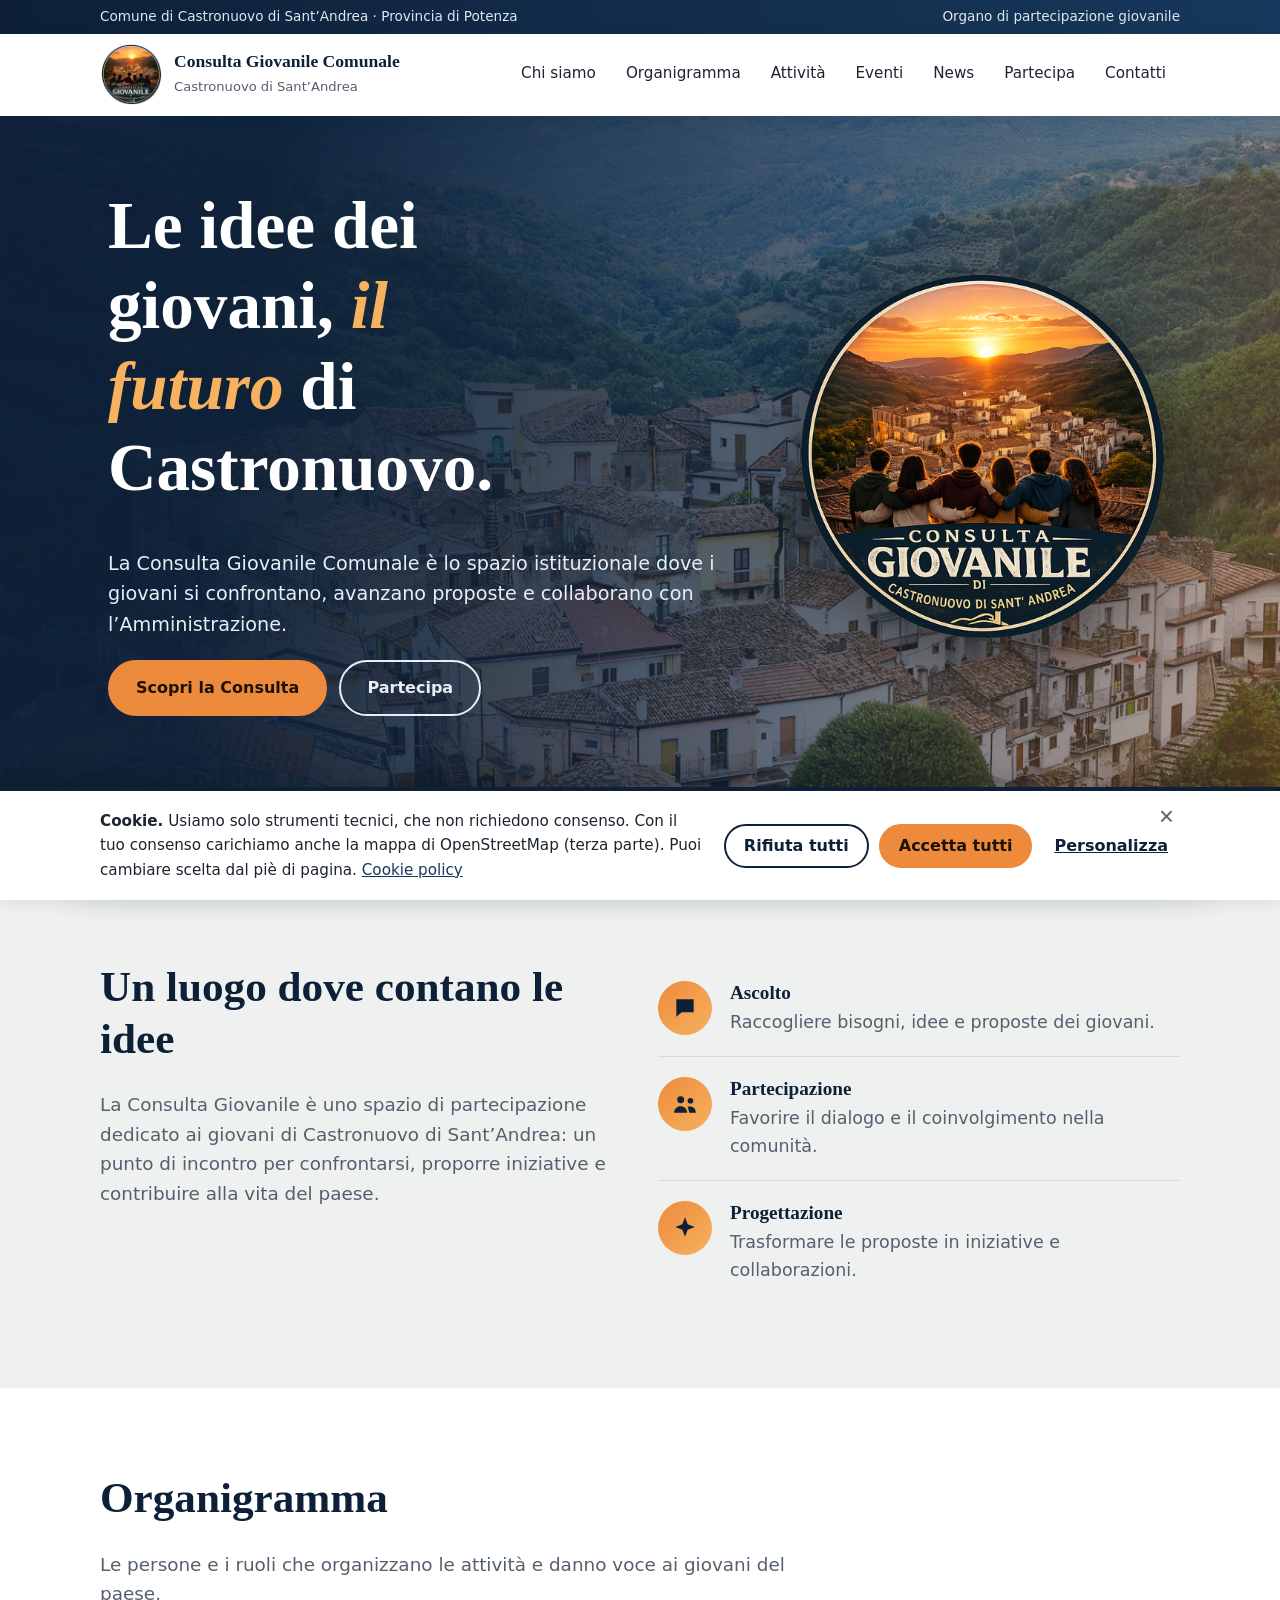
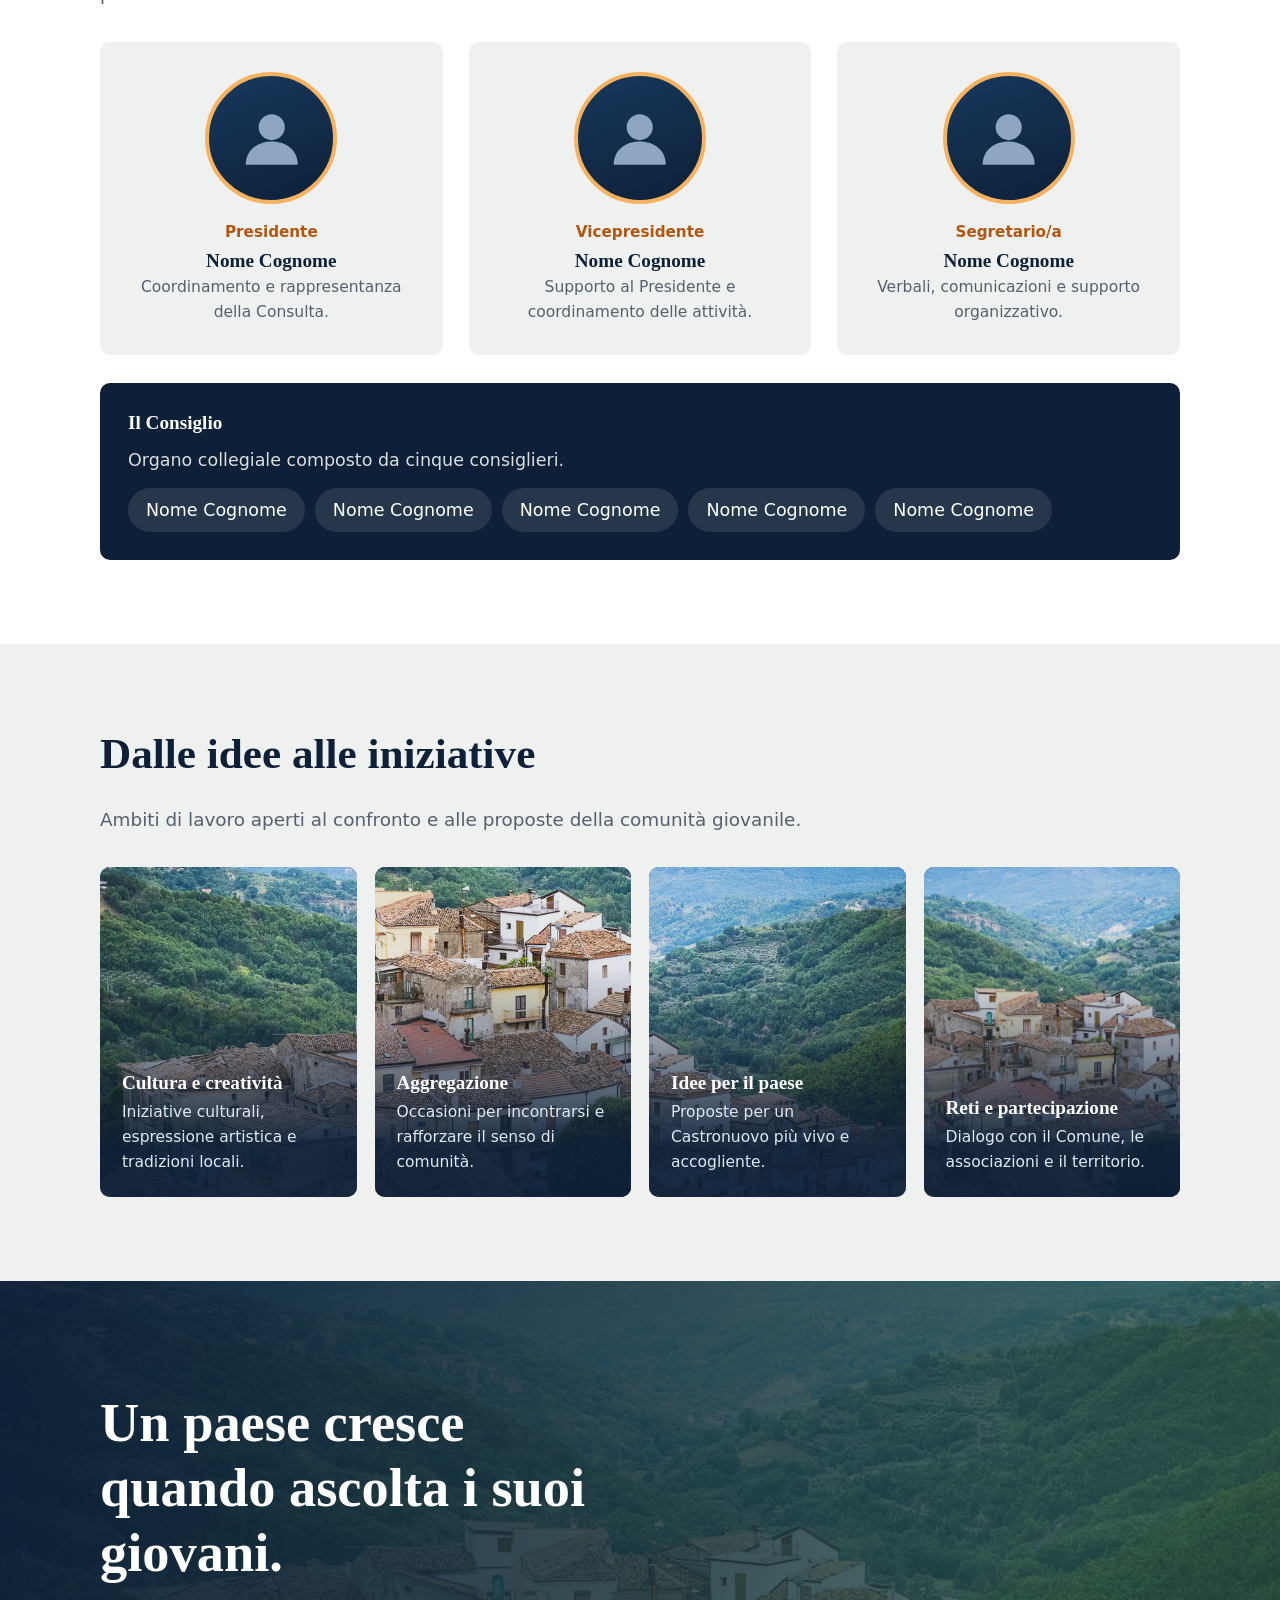
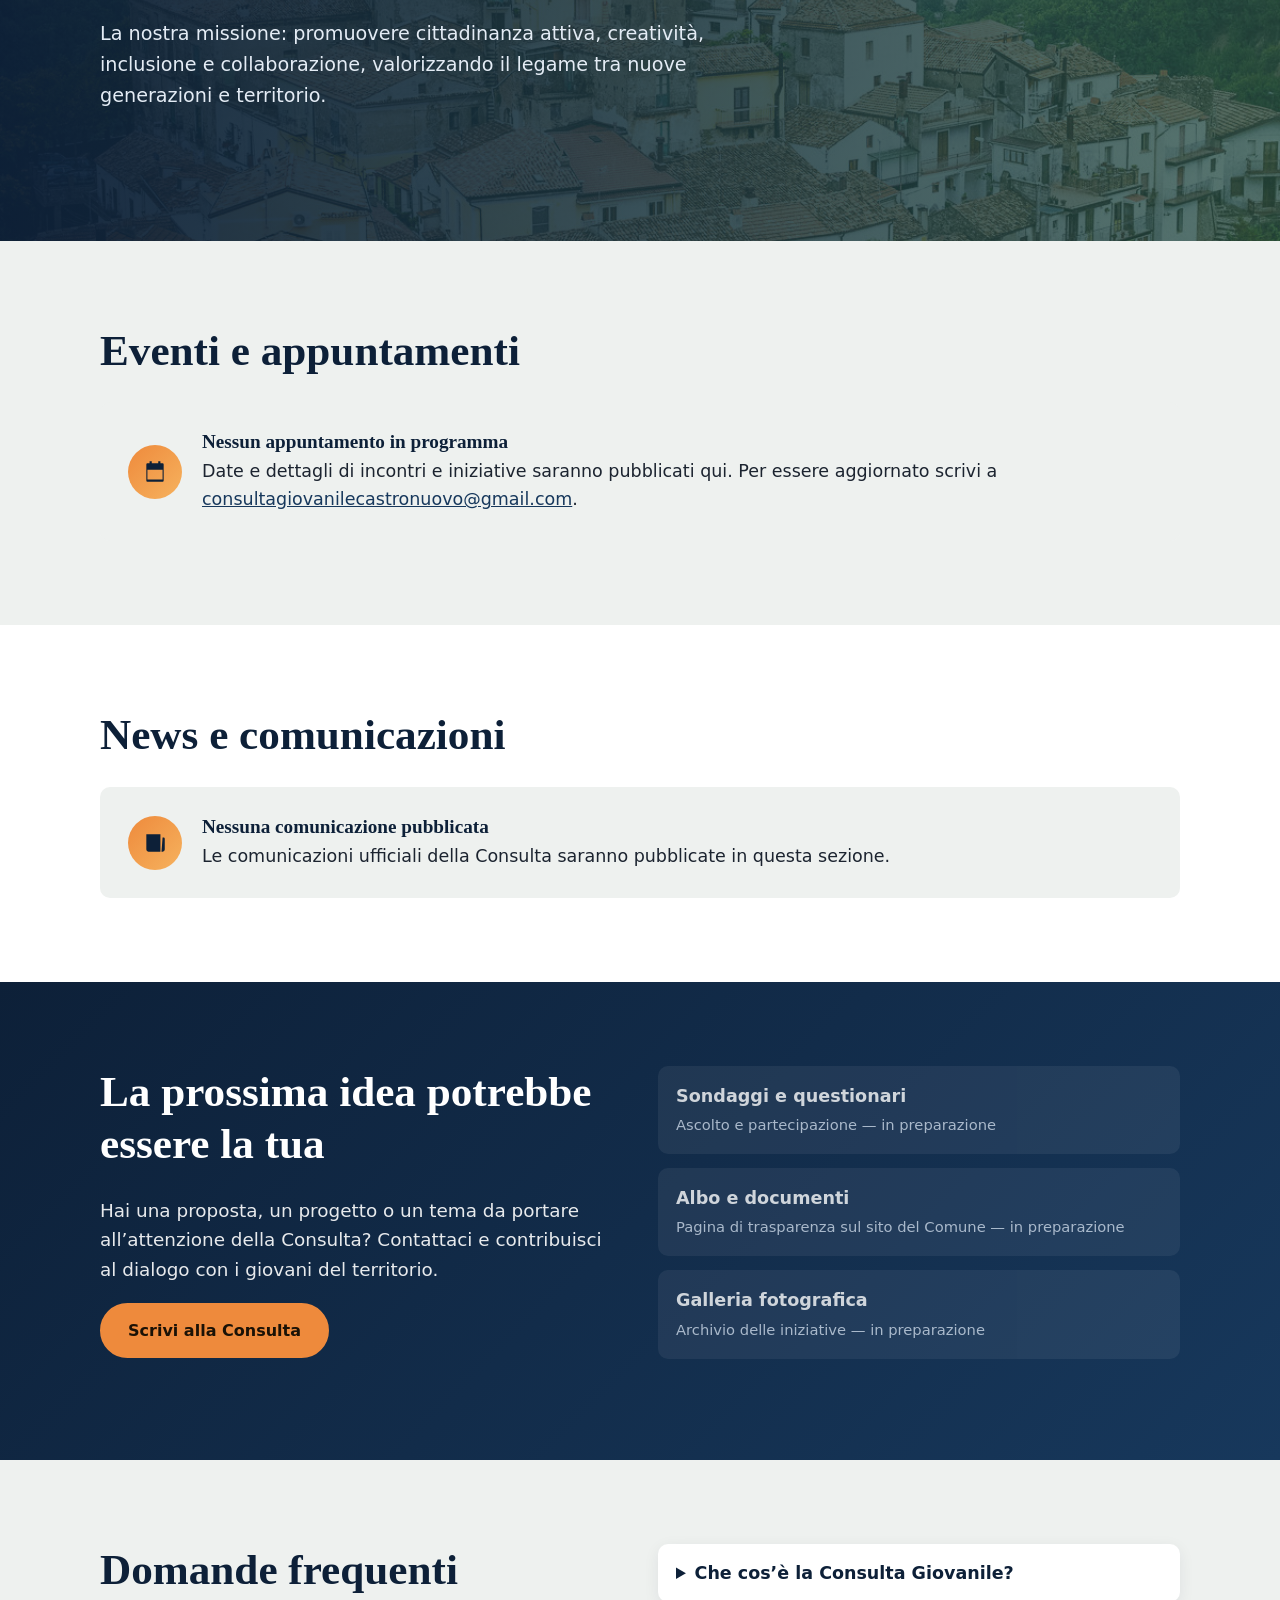
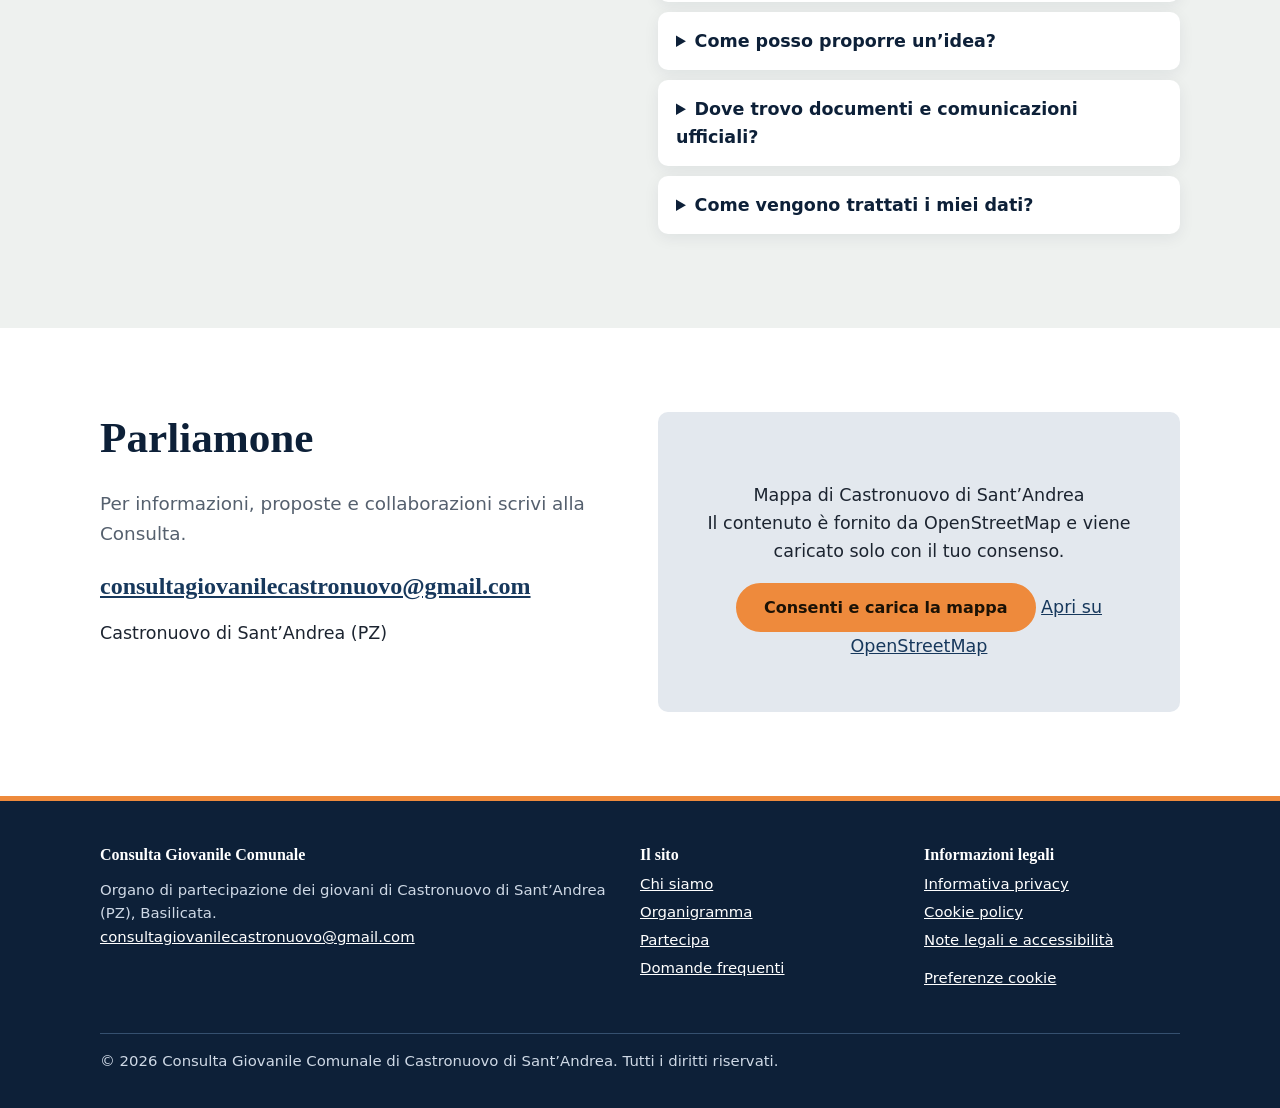
==== index.html @ faf07d3e "Add files via upload" ====
<!DOCTYPE html>
<html lang="it"><head><meta charset="utf-8"><meta name="viewport" content="width=device-width,initial-scale=1">
<meta http-equiv="Content-Security-Policy" content="default-src 'self'; img-src 'self' data:; style-src 'self'; script-src 'self'; frame-src https://www.openstreetmap.org; base-uri 'self'; form-action 'self'">
<meta name="referrer" content="strict-origin-when-cross-origin"><meta name="theme-color" content="#12263f">
<title>Consulta Giovanile Comunale | Castronuovo di Sant’Andrea</title><meta name="description" content="Sito istituzionale della Consulta Giovanile Comunale di Castronuovo di Sant’Andrea: organigramma, attività, eventi e modi per partecipare."><link rel="icon" href="assets/img/favicon.png"><link rel="stylesheet" href="style.css"></head>
<body><a class="skip" href="#main">Vai al contenuto principale</a>
<div class="topbar"><div class="wrap"><span>Comune di Castronuovo di Sant’Andrea · Provincia di Potenza</span><span>Organo di partecipazione giovanile</span></div></div>
<header class="site"><div class="wrap bar"><a class="brand" href="index.html"><img src="assets/img/logo.png" alt="Logo della Consulta Giovanile"><span><b>Consulta Giovanile Comunale</b><small>Castronuovo di Sant’Andrea</small></span></a>
<button class="burger" type="button" aria-expanded="false" aria-controls="menu">Menu</button>
<nav id="menu" aria-label="Navigazione principale"><ul><li><a href="#chi-siamo">Chi siamo</a></li><li><a href="#organigramma">Organigramma</a></li><li><a href="#attivita">Attività</a></li><li><a href="#eventi">Eventi</a></li><li><a href="#news">News</a></li><li><a href="#partecipa">Partecipa</a></li><li><a href="#contatti">Contatti</a></li></ul></nav></div></header>
<main id="main"><section class="h"><img class="bg" src="assets/img/panorama.jpg" alt="Panorama di Castronuovo di Sant’Andrea" fetchpriority="high"><div class="wrap"><div>
<h1>Le idee dei giovani, <em>il futuro</em> di Castronuovo.</h1>
<p>La Consulta Giovanile Comunale è lo spazio istituzionale dove i giovani si confrontano, avanzano proposte e collaborano con l’Amministrazione.</p>
<p><a class="btn" href="#chi-siamo">Scopri la Consulta</a> &nbsp;<a class="btn alt" href="#partecipa">Partecipa</a></p></div>
<img class="logo" src="assets/img/logo.png" alt="Logo della Consulta Giovanile di Castronuovo di Sant’Andrea"></div></section>
<nav class="quick" aria-label="Accessi rapidi"><div class="wrap"><a href="#attivita">Le attività<small>Cosa facciamo per il paese</small></a><a href="#eventi">Eventi<small>Incontri e appuntamenti</small></a><a href="#partecipa">La tua voce<small>Proponi un’idea</small></a></div></nav>
<section class="v" id="chi-siamo"><div class="wrap two"><div><h2>Un luogo dove contano le idee</h2><p class="lead">La Consulta Giovanile è uno spazio di partecipazione dedicato ai giovani di Castronuovo di Sant’Andrea: un punto di incontro per confrontarsi, proporre iniziative e contribuire alla vita del paese.</p></div>
<div><div class="pill"><div class="ic"><svg viewBox="0 0 24 24"><path d="M4 4h16v12H9l-5 4z"/></svg></div><div><h3>Ascolto</h3><p>Raccogliere bisogni, idee e proposte dei giovani.</p></div></div><div class="pill"><div class="ic"><svg viewBox="0 0 24 24"><circle cx="8" cy="8" r="3.2"/><circle cx="17" cy="9" r="2.6"/><path d="M2 20c0-4 3-6 6-6s6 2 6 6zM14.5 14.5c3-.6 7.500.5 7.500 5.500h-6z"/></svg></div><div><h3>Partecipazione</h3><p>Favorire il dialogo e il coinvolgimento nella comunità.</p></div></div><div class="pill"><div class="ic"><svg viewBox="0 0 24 24"><path d="M12 2l2.500 6.500L21 11l-6.500 2.500L12 20l-2.500-6.500L3 11l6.500-2.500z"/></svg></div><div><h3>Progettazione</h3><p>Trasformare le proposte in iniziative e collaborazioni.</p></div></div></div></div></section>
<section class="v alt" id="organigramma"><div class="wrap"><h2>Organigramma</h2><p class="lead">Le persone e i ruoli che organizzano le attività e danno voce ai giovani del paese.</p>
<div class="people"><article class="p"><div class="av"><svg viewBox="0 0 24 24" role="img" aria-label="Fotografia non ancora disponibile"><circle cx="12" cy="8" r="4.500"/><path d="M3 21c0-5 4-8 9-8s9 3 9 8z"/></svg></div><div class="role">Presidente</div><h3>Nome Cognome</h3><p>Coordinamento e rappresentanza della Consulta.</p></article><article class="p"><div class="av"><svg viewBox="0 0 24 24" role="img" aria-label="Fotografia non ancora disponibile"><circle cx="12" cy="8" r="4.500"/><path d="M3 21c0-5 4-8 9-8s9 3 9 8z"/></svg></div><div class="role">Vicepresidente</div><h3>Nome Cognome</h3><p>Supporto al Presidente e coordinamento delle attività.</p></article><article class="p"><div class="av"><svg viewBox="0 0 24 24" role="img" aria-label="Fotografia non ancora disponibile"><circle cx="12" cy="8" r="4.500"/><path d="M3 21c0-5 4-8 9-8s9 3 9 8z"/></svg></div><div class="role">Segretario/a</div><h3>Nome Cognome</h3><p>Verbali, comunicazioni e supporto organizzativo.</p></article></div>
<div class="council"><h3>Il Consiglio</h3><p class="sub">Organo collegiale composto da cinque consiglieri.</p><ul><li>Nome Cognome</li><li>Nome Cognome</li><li>Nome Cognome</li><li>Nome Cognome</li><li>Nome Cognome</li></ul></div></div></section>
<section class="v" id="attivita"><div class="wrap"><h2>Dalle idee alle iniziative</h2><p class="lead">Ambiti di lavoro aperti al confronto e alle proposte della comunità giovanile.</p><div class="tiles">
<article class="tile t1"><img src="assets/img/panorama.jpg" alt=""><div><h3>Cultura e creatività</h3><p>Iniziative culturali, espressione artistica e tradizioni locali.</p></div></article><article class="tile t2"><img src="assets/img/panorama.jpg" alt=""><div><h3>Aggregazione</h3><p>Occasioni per incontrarsi e rafforzare il senso di comunità.</p></div></article><article class="tile t3"><img src="assets/img/panorama.jpg" alt=""><div><h3>Idee per il paese</h3><p>Proposte per un Castronuovo più vivo e accogliente.</p></div></article><article class="tile t4"><img src="assets/img/panorama.jpg" alt=""><div><h3>Reti e partecipazione</h3><p>Dialogo con il Comune, le associazioni e il territorio.</p></div></article></div></div></section>
<section class="mis"><img src="assets/img/panorama.jpg" alt=""><div class="wrap"><h2>Un paese cresce quando ascolta i suoi giovani.</h2><p>La nostra missione: promuovere cittadinanza attiva, creatività, inclusione e collaborazione, valorizzando il legame tra nuove generazioni e territorio.</p></div></section>
<section class="v" id="eventi"><div class="wrap"><h2>Eventi e appuntamenti</h2><div class="empty"><div class="ic"><svg viewBox="0 0 24 24"><path d="M5 4h2V2h2v2h6V2h2v2h2a1 1 0 011 1v15a1 1 0 01-1 1H5a1 1 0 01-1-1V5a1 1 0 011-1zm0 6v9h14v-9z"/></svg></div><div><h3>Nessun appuntamento in programma</h3><p>Date e dettagli di incontri e iniziative saranno pubblicati qui. Per essere aggiornato scrivi a <a href="mailto:consultagiovanilecastronuovo@gmail.com">consultagiovanilecastronuovo@gmail.com</a>.</p></div></div></div></section>
<section class="v alt" id="news"><div class="wrap"><h2>News e comunicazioni</h2><div class="empty"><div class="ic"><svg viewBox="0 0 24 24"><path d="M4 4h13v16H6a2 2 0 01-2-2zm15 3h1a1 1 0 011 1v10a2 2 0 01-2 2h-1zM7 8h7v2H7zm0 4h7v2H7z"/></svg></div><div><h3>Nessuna comunicazione pubblicata</h3><p>Le comunicazioni ufficiali della Consulta saranno pubblicate in questa sezione.</p></div></div></div></section>
<section class="v dark" id="partecipa"><div class="wrap two"><div><h2>La prossima idea potrebbe essere la tua</h2><p class="lead">Hai una proposta, un progetto o un tema da portare all’attenzione della Consulta? Contattaci e contribuisci al dialogo con i giovani del territorio.</p><p><a class="btn" href="mailto:consultagiovanilecastronuovo@gmail.com">Scrivi alla Consulta</a></p></div>
<div class="links"><div class="link off" aria-disabled="true"><strong>Sondaggi e questionari</strong><span>Ascolto e partecipazione — in preparazione</span></div><div class="link off" aria-disabled="true"><strong>Albo e documenti</strong><span>Pagina di trasparenza sul sito del Comune — in preparazione</span></div><div class="link off" aria-disabled="true"><strong>Galleria fotografica</strong><span>Archivio delle iniziative — in preparazione</span></div></div></div></section>
<section class="v" id="faq"><div class="wrap two"><div><h2>Domande frequenti</h2></div><div>
<details><summary>Che cos’è la Consulta Giovanile?</summary><p>È uno spazio di partecipazione e confronto che favorisce il coinvolgimento dei giovani nella vita sociale, culturale e istituzionale del territorio.</p></details>
<details><summary>Come posso proporre un’idea?</summary><p>Scrivi a consultagiovanilecastronuovo@gmail.com descrivendo la proposta o il tema che vuoi condividere.</p></details>
<details><summary>Dove trovo documenti e comunicazioni ufficiali?</summary><p>Nella sezione Partecipa sarà collegata la pagina dedicata sul sito del Comune, non appena disponibile.</p></details>
<details><summary>Come vengono trattati i miei dati?</summary><p>Consulta l’<a href='privacy.html'>informativa privacy</a>. Le foto di persone, in particolare di minori, sono pubblicate solo con le autorizzazioni previste.</p></details></div></div></section>
<section class="v alt" id="contatti"><div class="wrap two"><div><h2>Parliamone</h2><p class="lead">Per informazioni, proposte e collaborazioni scrivi alla Consulta.</p><a class="mail" href="mailto:consultagiovanilecastronuovo@gmail.com">consultagiovanilecastronuovo@gmail.com</a><p>Castronuovo di Sant’Andrea (PZ)</p></div>
<div class="map" data-embed="https://www.openstreetmap.org/export/embed.html?bbox=16.19%2C40.16%2C16.21%2C40.175&amp;layer=mapnik&amp;marker=40.1667%2C16.2" data-title="Mappa di Castronuovo di Sant’Andrea" data-link="https://www.openstreetmap.org/search?query=Castronuovo%20di%20Sant%27Andrea"></div></div></section></main>
<footer class="site"><div class="wrap"><div class="fgrid"><div><h3>Consulta Giovanile Comunale</h3><p>Organo di partecipazione dei giovani di Castronuovo di Sant’Andrea (PZ), Basilicata.<br><a href="mailto:consultagiovanilecastronuovo@gmail.com">consultagiovanilecastronuovo@gmail.com</a></p></div>
<div><h3>Il sito</h3><ul><li><a href="#chi-siamo">Chi siamo</a></li><li><a href="#organigramma">Organigramma</a></li><li><a href="#partecipa">Partecipa</a></li><li><a href="#faq">Domande frequenti</a></li></ul></div>
<div><h3>Informazioni legali</h3><ul><li><a href="privacy.html">Informativa privacy</a></li><li><a href="cookie-policy.html">Cookie policy</a></li><li><a href="note-legali.html">Note legali e accessibilità</a></li><li><button class="linkbtn" type="button" data-open-consent>Preferenze cookie</button></li></ul></div></div>
<p class="copy">© <span class="yr"></span> Consulta Giovanile Comunale di Castronuovo di Sant’Andrea. Tutti i diritti riservati.</p></div></footer>
<script src="script.js"></script></body></html>
---- style.css ----
:root{--navy:#12263f;--navy2:#1d3a5f;--ink:#1c2430;--mute:#55606e;--line:#d5dbe3;--bg:#f2f4f7;--amb:#b45f12;--amb2:#f0a04b;--r:4px}
*{box-sizing:border-box}html{scroll-behavior:smooth;scroll-padding-top:90px}
body{margin:0;font:17px/1.6 system-ui,-apple-system,"Segoe UI",Roboto,Arial,sans-serif;color:var(--ink);background:var(--bg)}
h1,h2,h3{font-family:Georgia,"Iowan Old Style","Times New Roman",serif;color:var(--navy);line-height:1.2;margin:0 0 .6em}
h1{font-size:clamp(2rem,5vw,3.2rem)}h2{font-size:clamp(1.6rem,3vw,2.1rem)}h3{font-size:1.2rem}
a{color:var(--navy2)}a:hover{color:var(--amb)}
:focus-visible{outline:3px solid var(--amb2);outline-offset:2px}
.wrap{max-width:1120px;margin:0 auto;padding:0 20px}
.skip{position:absolute;left:-999px;background:#fff;padding:10px 14px;z-index:99}.skip:focus{left:10px;top:10px}
.topbar{background:var(--navy);color:#dfe7f1;font-size:.85rem;padding:6px 0}
.topbar .wrap{display:flex;justify-content:space-between;gap:10px;flex-wrap:wrap}
header.site{background:#fff;border-bottom:3px solid var(--amb2);position:sticky;top:0;z-index:20}
.bar{display:flex;align-items:center;justify-content:space-between;gap:16px;padding:10px 20px}
.brand{display:flex;align-items:center;gap:12px;text-decoration:none;color:var(--navy)}
.brand img{width:56px;height:56px}.brand b{display:block;font:700 1.1rem/1.15 Georgia,serif}.brand small{color:var(--mute);font-size:.82rem}
nav ul{list-style:none;display:flex;gap:2px;margin:0;padding:0;flex-wrap:wrap}
nav a{display:block;padding:8px 11px;text-decoration:none;color:var(--ink);font-size:.95rem;border-bottom:2px solid transparent}
nav a:hover,nav a[aria-current]{border-color:var(--amb);color:var(--navy)}
.burger{display:none;background:none;border:1px solid var(--line);border-radius:var(--r);padding:8px 12px;font:inherit;color:var(--navy);cursor:pointer}
.hero{position:relative;color:#fff;background:var(--navy);overflow:hidden}
.hero img{position:absolute;inset:0;width:100%;height:100%;object-fit:cover;opacity:.55}
.hero:after{content:"";position:absolute;inset:0;background:linear-gradient(90deg,rgba(18,38,63,.95) 25%,rgba(18,38,63,.35))}
.hero .wrap{position:relative;z-index:1;padding:90px 20px 80px;max-width:1120px}
.hero h1{color:#fff;max-width:16ch}.hero p{max-width:55ch;font-size:1.15rem;color:#e6edf6}
.btn{display:inline-block;padding:11px 20px;border-radius:var(--r);border:2px solid var(--amb2);background:var(--amb2);color:var(--navy);font-weight:700;text-decoration:none;cursor:pointer;font-size:1rem;font-family:inherit}
.btn:hover{background:#fff;color:var(--navy)}.btn.alt{background:transparent;color:inherit;border-color:currentColor}
.hero .btn.alt{color:#fff}.hero .btn.alt:hover{background:#fff;color:var(--navy)}
section.s{padding:64px 0}section.s:nth-of-type(even){background:#fff}
.lead{max-width:62ch;color:var(--mute);font-size:1.08rem}
.grid{display:grid;gap:20px;grid-template-columns:repeat(auto-fit,minmax(240px,1fr))}
.card{background:#fff;border:1px solid var(--line);border-top:4px solid var(--navy);border-radius:var(--r);padding:22px}
section:nth-of-type(even) .card{background:var(--bg)}
.card p{margin:0;color:var(--mute)}
.org{display:grid;gap:20px;grid-template-columns:repeat(auto-fit,minmax(220px,1fr));margin-bottom:24px}
.ph{width:100%;aspect-ratio:1;background:#e3e8ee;border-radius:var(--r);display:grid;place-items:center;margin-bottom:14px}
.ph svg{width:46%;fill:#9aa6b5}
.role{font-weight:700;color:var(--amb);font-size:.95rem}
.names{display:grid;gap:10px;grid-template-columns:repeat(auto-fit,minmax(200px,1fr));margin-top:14px}
.names div{border:1px solid var(--line);border-radius:var(--r);padding:12px 14px;background:#fff}.names small{color:var(--mute);display:block}
.mission{background:var(--navy);color:#fff;padding:56px 0}.mission h2{color:#fff;max-width:24ch}.mission p{max-width:60ch;color:#dbe4ef;font-size:1.1rem;margin:0}
.empty{border:2px dashed var(--line);border-radius:var(--r);padding:28px;background:#fff}
.links{display:grid;gap:14px}
.link{display:block;background:#fff;border:1px solid var(--line);border-left:4px solid var(--amb2);border-radius:var(--r);padding:16px 18px;text-decoration:none;color:var(--ink)}
.link strong{display:block;color:var(--navy)}.link span{color:var(--mute);font-size:.92rem}
.link.off{opacity:.65;border-left-color:var(--line)}
.two{display:grid;gap:36px;grid-template-columns:1fr 1fr;align-items:start}
details{background:#fff;border:1px solid var(--line);border-radius:var(--r);margin-bottom:10px}
summary{cursor:pointer;padding:15px 18px;font-weight:600;color:var(--navy)}details p{margin:0;padding:0 18px 16px;color:var(--mute)}
.map{background:#e3e8ee;border:1px solid var(--line);border-radius:var(--r);min-height:300px;display:grid;place-items:center;text-align:center;padding:20px}
.map iframe{width:100%;height:320px;border:0;display:block}
footer.site{background:var(--navy);color:#cfd9e6;padding:44px 0 20px;font-size:.93rem}
footer.site a{color:#fff}footer.site h3{color:#fff;font-size:1rem}
.fgrid{display:grid;gap:28px;grid-template-columns:2fr 1fr 1fr}.fgrid ul{list-style:none;margin:0;padding:0}.fgrid li{margin:4px 0}
.copy{border-top:1px solid #35506f;margin-top:28px;padding-top:16px}
.linkbtn{background:none;border:0;color:#fff;text-decoration:underline;cursor:pointer;font:inherit;padding:0}
.doc{background:#fff;max-width:860px;margin:36px auto;padding:36px 32px;border:1px solid var(--line);border-radius:var(--r)}
.doc h2{font-size:1.35rem;margin-top:1.8em}.doc table{width:100%;border-collapse:collapse;font-size:.95rem;margin:12px 0}
.doc th,.doc td{border:1px solid var(--line);padding:9px 10px;text-align:left;vertical-align:top}.doc th{background:var(--bg)}
.doc .meta{color:var(--mute);font-size:.93rem}mark{background:#fff0c9;padding:0 3px}
#cb{position:fixed;left:0;right:0;bottom:0;z-index:50;background:#fff;border-top:4px solid var(--navy);box-shadow:0 -6px 24px rgba(0,0,0,.18);padding:18px 0}
#cb[hidden]{display:none}#cb .wrap{display:flex;gap:20px;flex-wrap:wrap;align-items:center;justify-content:space-between;position:relative}
#cb p{margin:0;flex:1 1 420px;font-size:.95rem}#cb .acts{display:flex;gap:10px;flex-wrap:wrap}
#cb .btn{padding:9px 18px}#cb .btn.alt{color:var(--navy)}#cb .btn.alt:hover{background:var(--navy);color:#fff}
#cb fieldset{flex:1 1 100%;border:1px solid var(--line);border-radius:var(--r);margin:0}#cb label{display:block;margin:4px 0}
.x{position:absolute;right:20px;top:-8px;background:none;border:0;font-size:1.6rem;cursor:pointer;color:var(--mute)}
@media(max-width:860px){.burger{display:block}nav{display:none;width:100%}nav.open{display:block}.bar{flex-wrap:wrap}nav ul{flex-direction:column}.two,.fgrid{grid-template-columns:1fr}.hero .wrap{padding:60px 20px}}
@media(prefers-reduced-motion:reduce){html{scroll-behavior:auto}}
/* ===== v2 ===== */
:root{--navy:#0d2038;--navy2:#17385c;--sun:#ee8a3c;--sun2:#f6b25e;--green:#2f5d46;--bg:#eef1ef}
body{font-size:17.5px}
header.site{border-bottom:0;box-shadow:0 2px 14px rgba(13,32,56,.12)}
.topbar{background:linear-gradient(90deg,var(--navy),var(--navy2))}
.brand img{width:62px;height:62px}
nav a{font-weight:500;border-radius:999px;border-bottom:0;padding:8px 14px}
nav a:hover,nav a[aria-current]{background:var(--navy);color:#fff}
.h{position:relative;color:#fff;background:var(--navy);overflow:hidden;min-height:78vh;display:flex;align-items:center}
.h>img.bg{position:absolute;inset:0;width:100%;height:100%;object-fit:cover;opacity:.7;transform:scale(1.04);animation:zoom 18s ease-out forwards}
@keyframes zoom{to{transform:scale(1)}}
.h:after{content:"";position:absolute;inset:0;background:linear-gradient(100deg,rgba(13,32,56,.96) 20%,rgba(13,32,56,.55) 60%,rgba(238,138,60,.28))}
.h .wrap{position:relative;z-index:1;display:grid;grid-template-columns:1.25fr .75fr;gap:40px;align-items:center;padding-top:70px;padding-bottom:110px}
.h h1{color:#fff;font-size:clamp(2.3rem,5.6vw,4.2rem);max-width:13ch;text-wrap:balance}
.h h1 em{font-style:italic;color:var(--sun2)}
.h p{color:#e8eef6;font-size:1.2rem;max-width:50ch}
.h .logo{width:min(100%,380px);justify-self:center;filter:drop-shadow(0 18px 40px rgba(0,0,0,.5));border-radius:50%}
.btn{background:var(--sun);border-color:var(--sun);border-radius:999px;padding:13px 26px;color:#1b1206}
.btn:hover{background:#fff;border-color:#fff}
.quick{position:relative;z-index:3;margin-top:-52px}
.quick .wrap{display:grid;grid-template-columns:repeat(3,1fr);background:#fff;border-radius:10px;box-shadow:0 14px 40px rgba(13,32,56,.18);padding:0;overflow:hidden}
.quick a{padding:22px 26px;text-decoration:none;color:var(--navy);font:700 1.1rem Georgia,serif;border-right:1px solid var(--line);display:block}
.quick a:last-child{border:0}.quick a small{display:block;font:400 .9rem system-ui;color:var(--mute);margin-top:3px}.quick a:hover{background:var(--navy);color:#fff}.quick a:hover small{color:#cfd9e6}
.v{padding:84px 0}.v.alt{background:#fff}
.v h2{font-size:clamp(1.9rem,3.6vw,2.7rem)}
.v .lead{font-size:1.15rem}
.pill{display:flex;gap:18px;padding:20px 0;border-top:1px solid var(--line)}.pill:first-child{border-top:0}
.ic{flex:none;width:54px;height:54px;border-radius:50%;background:linear-gradient(135deg,var(--sun),var(--sun2));display:grid;place-items:center;color:var(--navy)}
.ic svg{width:26px;height:26px;fill:currentColor}.pill h3{margin:0 0 4px}.pill p{margin:0;color:var(--mute)}
.people{display:grid;gap:26px;grid-template-columns:repeat(auto-fit,minmax(230px,1fr));margin:34px 0 28px}
.p{text-align:center;background:#fff;border-radius:10px;padding:30px 20px;box-shadow:0 6px 24px rgba(13,32,56,.08)}
.v.alt .p{background:var(--bg);box-shadow:none}
.av{width:132px;height:132px;border-radius:50%;margin:0 auto 16px;background:linear-gradient(160deg,var(--navy2),var(--navy));display:grid;place-items:center;border:4px solid var(--sun2)}
.av svg{width:56%;fill:#8fa6c2}.p .role{color:var(--sun);color:#b4560f;font-weight:700}.p h3{margin:.2em 0}.p p{color:var(--mute);margin:0;font-size:.97rem}
.council{background:var(--navy);color:#fff;border-radius:10px;padding:28px}.council h3{color:#fff}
.council ul{list-style:none;display:flex;flex-wrap:wrap;gap:10px;margin:14px 0 0;padding:0}.council li{background:rgba(255,255,255,.1);border-radius:999px;padding:8px 18px}
.tiles{display:grid;gap:18px;grid-template-columns:repeat(auto-fit,minmax(250px,1fr));margin-top:32px}
.tile{position:relative;min-height:330px;border-radius:10px;overflow:hidden;color:#fff;display:flex;align-items:flex-end;background:var(--navy)}
.tile img{position:absolute;inset:0;width:100%;height:100%;object-fit:cover;transition:transform .6s}.tile:hover img{transform:scale(1.07)}
.tile:after{content:"";position:absolute;inset:0;background:linear-gradient(0deg,rgba(13,32,56,.95) 15%,rgba(13,32,56,.1) 70%)}
.tile div{position:relative;z-index:1;padding:22px}.tile h3{color:#fff;margin:0 0 6px}.tile p{margin:0;color:#dfe8f3;font-size:.97rem}
.t1 img{object-position:10% 20%;transform-origin:10% 20%}.t2 img{object-position:60% 80%}.t3 img{object-position:90% 10%}.t4 img{object-position:50% 50%}
.mis{position:relative;color:#fff;padding:110px 0;overflow:hidden;background:var(--navy)}
.mis img{position:absolute;inset:0;width:100%;height:100%;object-fit:cover;object-position:50% 30%;opacity:.55}
.mis:after{content:"";position:absolute;inset:0;background:linear-gradient(90deg,rgba(13,32,56,.92),rgba(47,93,70,.55))}
.mis .wrap{position:relative;z-index1;z-index:1}.mis h2{color:#fff;font-size:clamp(2rem,4.4vw,3.4rem);max-width:18ch}.mis p{max-width:56ch;font-size:1.2rem;color:#e4ecf5}
.empty{border-radius:10px;border:0;background:var(--bg);display:flex;gap:20px;align-items:center}.v.alt .empty{background:var(--bg)}.empty h3{margin:0 0 4px}.empty p{margin:0}
.link{border-radius:10px;border:0;border-left:0;background:rgba(255,255,255,.08);color:#fff;transition:background .2s}
.link strong{color:#fff;font-size:1.1rem}.link span{color:#cfdbea}
.dark{background:linear-gradient(135deg,var(--navy),var(--navy2));color:#fff}.dark h2,.dark .lead{color:#fff}.dark .lead{opacity:.9}
.dark .link.off{opacity:.8}
details{border-radius:10px;border:0;box-shadow:0 4px 16px rgba(13,32,56,.07)}
.map{border-radius:10px;border:0}.map iframe{border-radius:10px}
.mail{display:inline-block;margin-top:6px;font:700 clamp(1.1rem,2.4vw,1.5rem) Georgia,serif;color:var(--navy2)}
.doc{border-radius:10px;border:0;box-shadow:0 6px 28px rgba(13,32,56,.08)}
footer.site{background:var(--navy);border-top:5px solid var(--sun)}
@media(max-width:860px){.h .wrap{grid-template-columns:1fr;padding-bottom:90px}.h .logo{width:200px;order:-1;justify-self:start}.quick .wrap{grid-template-columns:1fr}.quick a{border-right:0;border-bottom:1px solid var(--line)}nav a{border-radius:var(--r)}}
@media(prefers-reduced-motion:reduce){.h>img.bg{animation:none;transform:none}.tile img{transition:none}}
.council .sub{margin:0;opacity:.85}.linkbtn.dk{color:var(--navy2)}
/* ===== mobile ===== */
html{-webkit-text-size-adjust:100%;overflow-x:clip}body{overflow-wrap:break-word}
.two>*,.fgrid>*,.grid>*{min-width:0}.mail,.doc a,footer a{overflow-wrap:anywhere}
img{max-width:100%}.doc table{display:block;overflow-x:auto}
.burger{min-height:44px;min-width:44px;font-weight:600}
nav a,summary,.linkbtn{min-height:44px}
@media(max-width:860px){
body{font-size:16.5px}
.topbar .wrap span:last-child{display:none}
.bar{padding:8px 16px}.brand img{width:48px;height:48px}.brand b{font-size:1rem}.brand small{font-size:.78rem}
nav{border-top:1px solid var(--line);margin:0 -16px;padding:6px 16px 12px;background:#fff}
nav a{padding:12px 14px;display:flex;align-items:center;border-radius:8px}
.wrap{padding:0 16px}
.h{min-height:0}.h .wrap{padding-top:36px;padding-bottom:84px;gap:20px}
.h h1{font-size:clamp(2rem,9vw,2.6rem);max-width:none}.h p{font-size:1.05rem}
.h .logo{width:132px}
.btn{padding:13px 22px;min-height:48px}.h .btn{display:block;text-align:center;margin-bottom:10px}
.quick{margin-top:-40px}.quick .wrap{margin:0 16px;width:auto}.quick a{padding:16px 20px}
.v{padding:52px 0}.mis{padding:64px 0}.two{gap:24px}
.tile{min-height:240px}.people{gap:16px}.av{width:112px;height:112px}
.empty{flex-direction:column;align-items:flex-start;padding:22px}
.doc{margin:16px 12px;padding:24px 18px}
#cb{max-height:88vh;overflow:auto;padding:14px 0 calc(14px + env(safe-area-inset-bottom))}
#cb .wrap{gap:12px}#cb p{font-size:.9rem}#cb .acts{width:100%}#cb .acts .btn{flex:1 1 100%;text-align:center}
#cb .acts .btn[data-a=yes],#cb .acts .btn[data-a=no]{flex:1 1 45%}.x{top:-4px;right:12px;min-width:44px;min-height:44px}
footer.site{padding-bottom:calc(20px + env(safe-area-inset-bottom))}
}
@media(max-width:380px){.brand small{display:none}}
#cb .btn.cfg{border-color:transparent;text-decoration:underline;padding:6px 10px;min-height:44px}
@media(max-width:860px){#cb .acts .btn[data-a=cfg]{flex:1 1 100%}#cb{padding-top:12px}}
.t1 img{transform:scale(1.8);transform-origin:12% 30%}.t2 img{transform:scale(1.7);transform-origin:55% 85%}.t3 img{transform:scale(1.6);transform-origin:95% 20%}.t4 img{transform:scale(1.15)}
.tile:hover img{transform:scale(1.9)}.t4:hover img{transform:scale(1.25)}
@media(max-width:860px){.p{display:grid;grid-template-columns:84px 1fr;gap:2px 16px;text-align:left;align-items:center;padding:18px}.p .av{grid-row:1/4;width:84px;height:84px;margin:0}.p h3{margin:0}.p .role{font-size:.9rem}}
@media(prefers-reduced-motion:reduce){.tile:hover img{transform:none}}
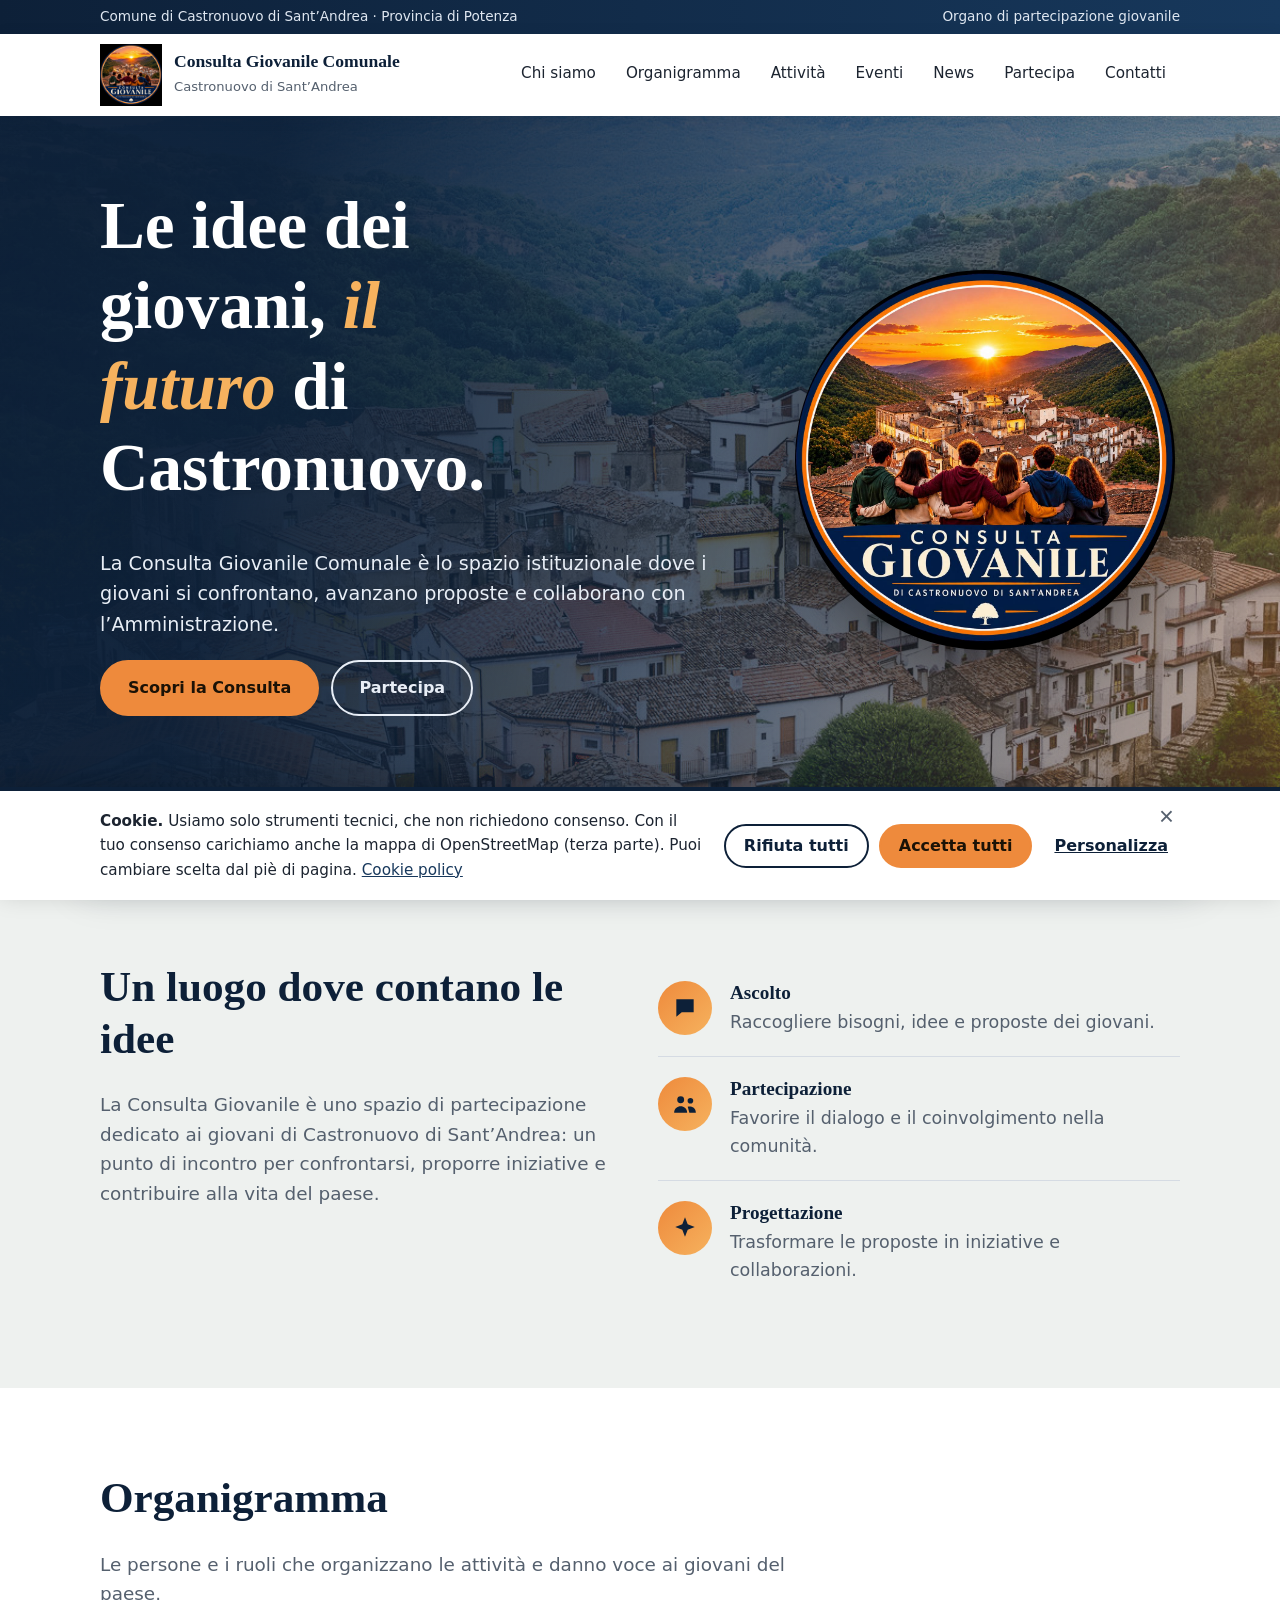
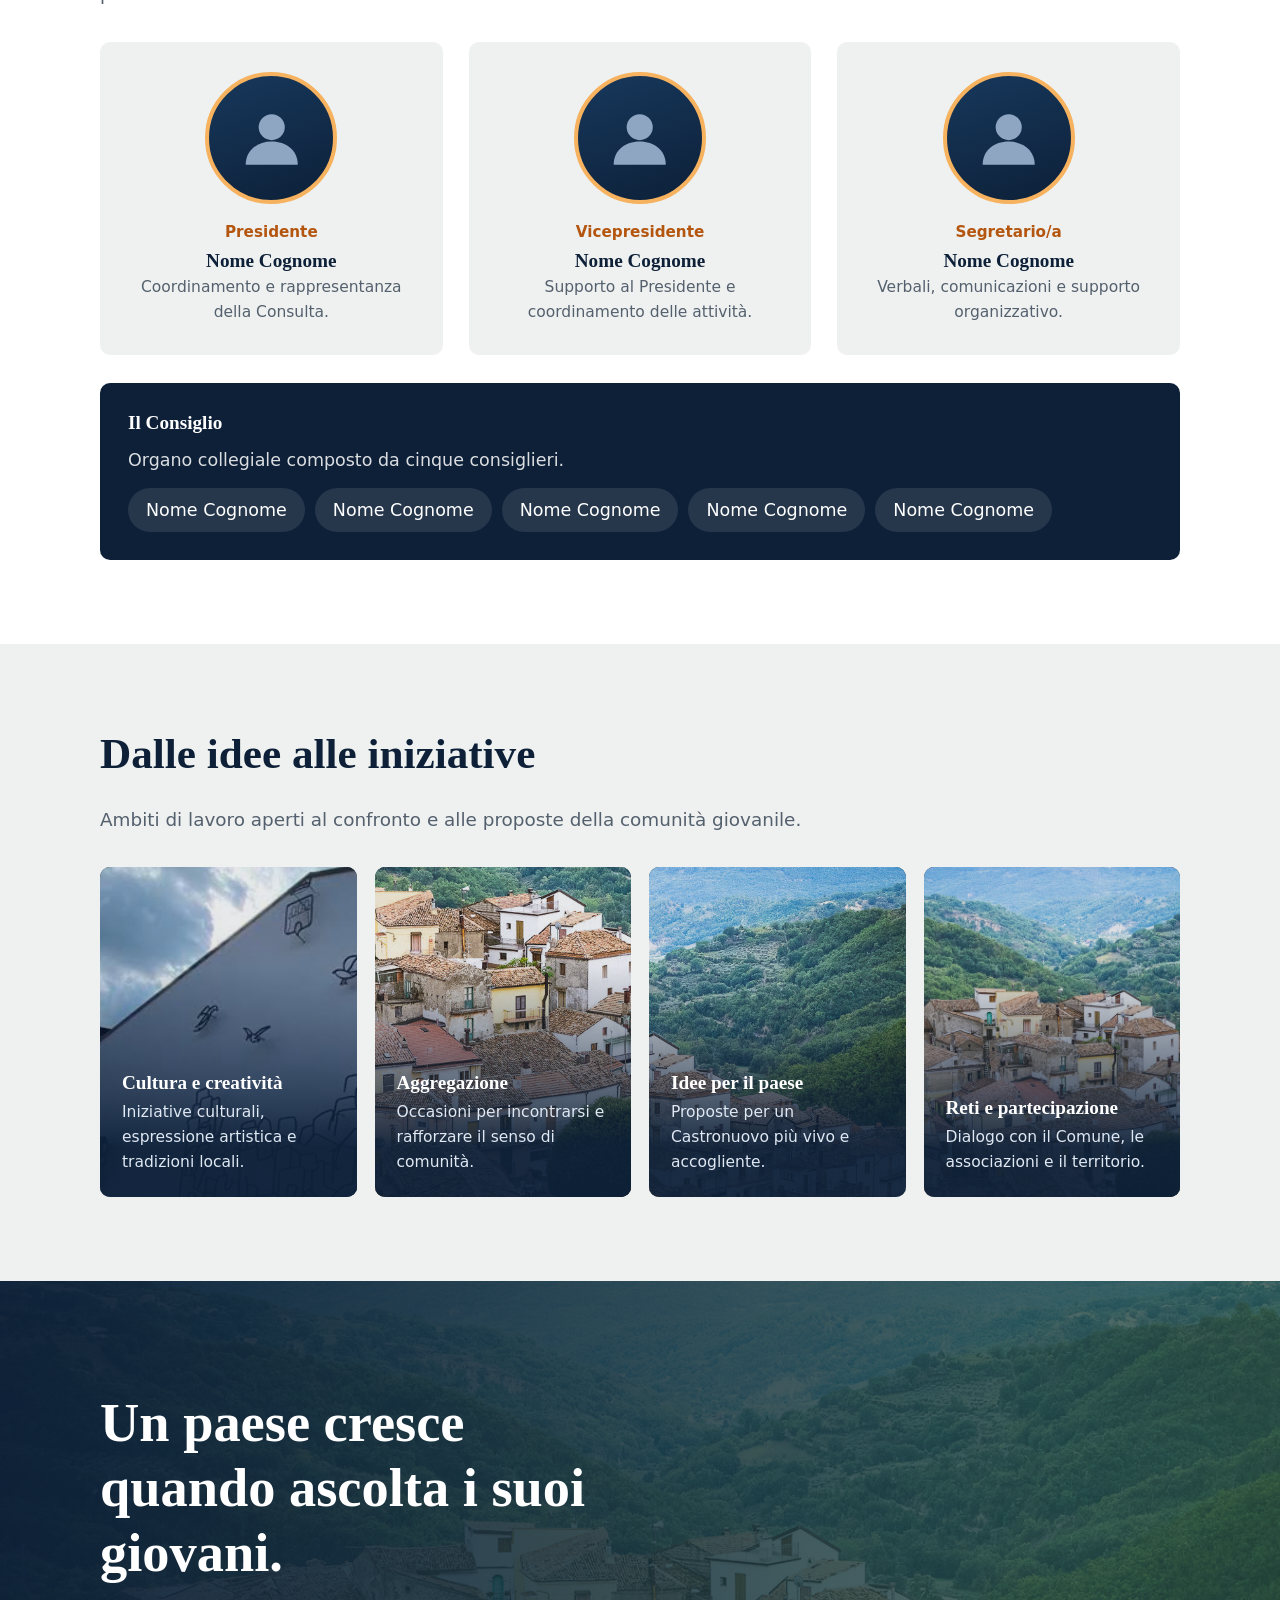
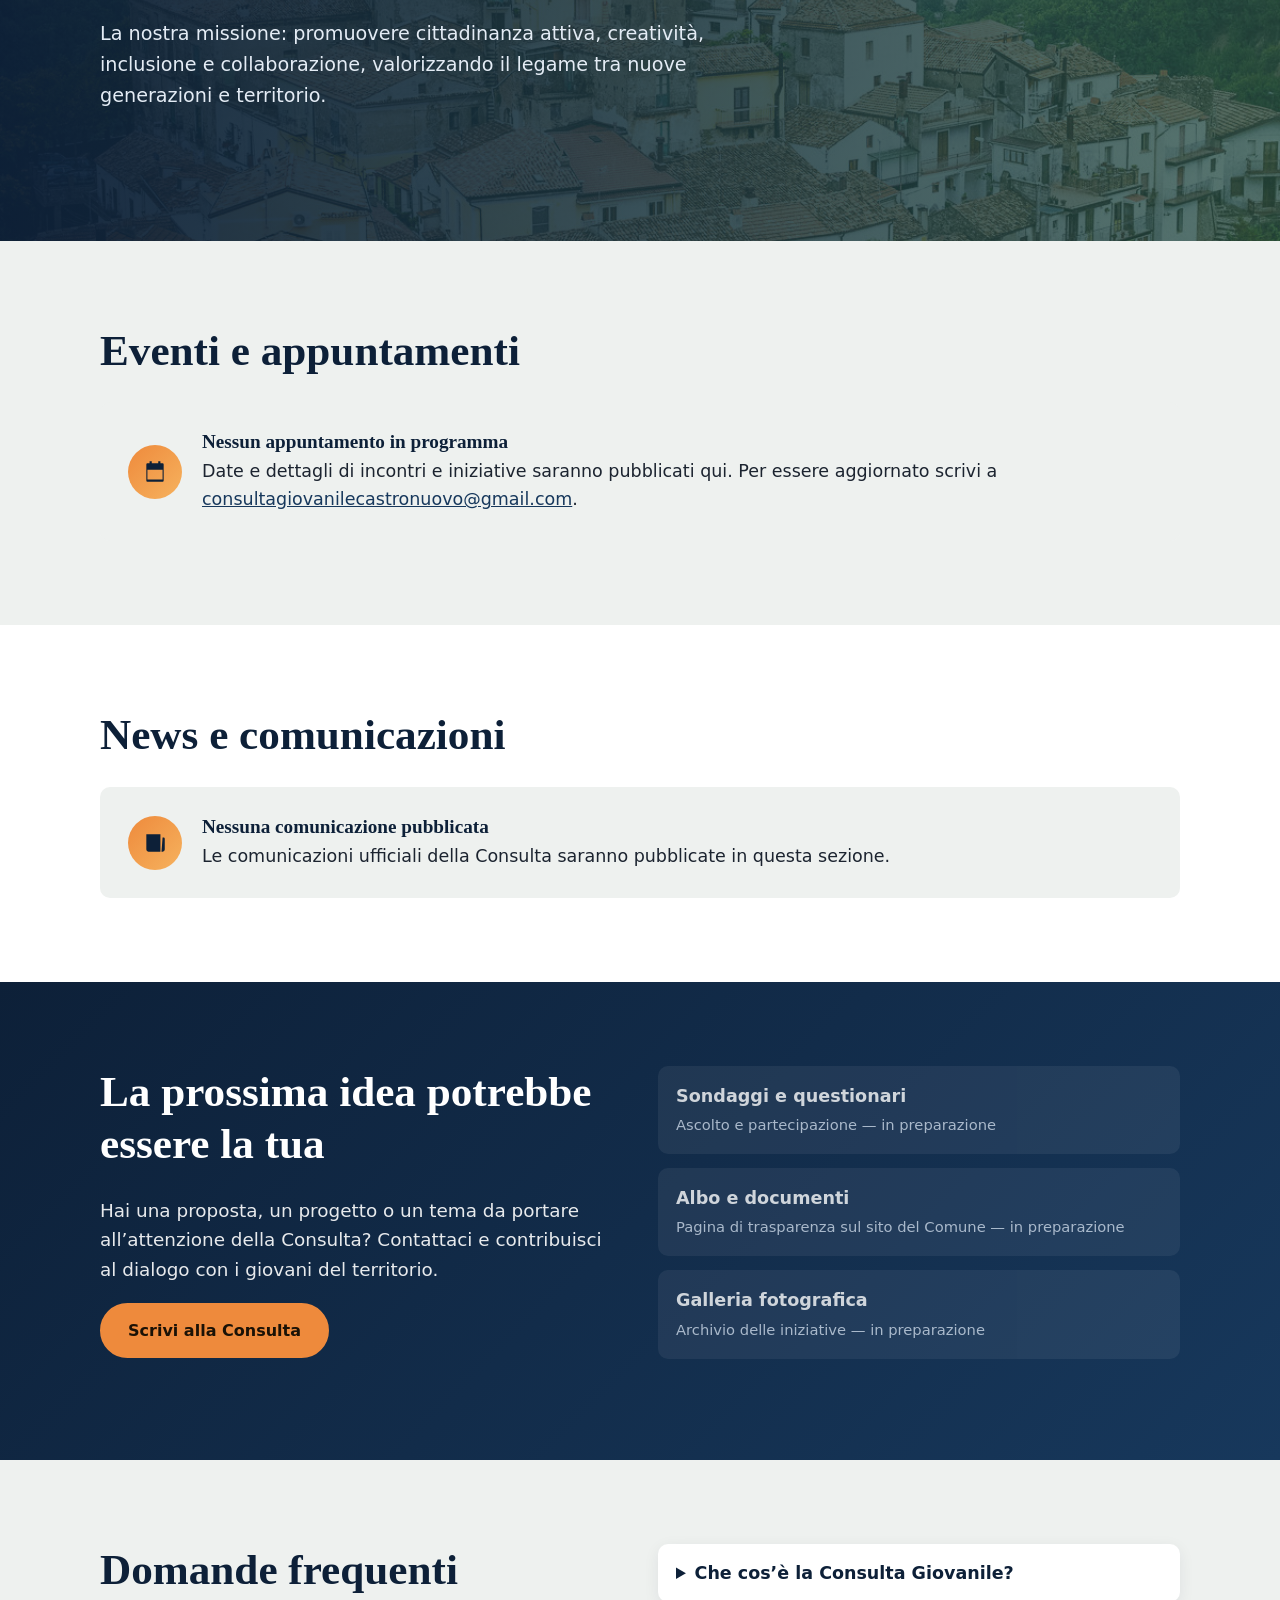
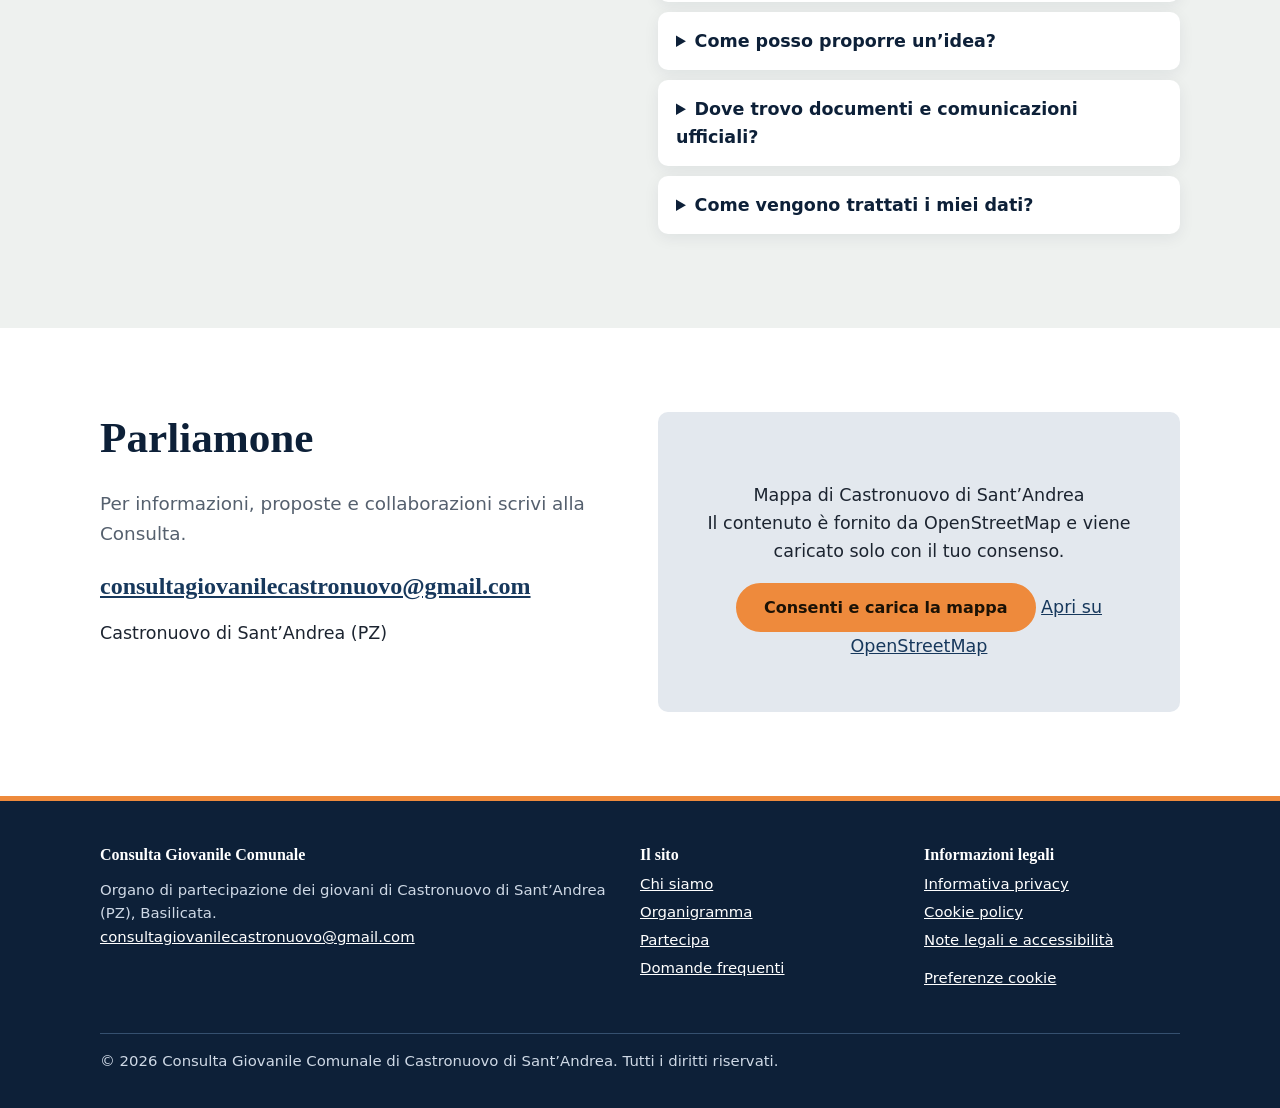
==== commit dbd87aff: "Update index.html" ====
--- a/index.html
+++ b/index.html
@@ -20,7 +20,7 @@
 <div class="people"><article class="p"><div class="av"><svg viewBox="0 0 24 24" role="img" aria-label="Fotografia non ancora disponibile"><circle cx="12" cy="8" r="4.500"/><path d="M3 21c0-5 4-8 9-8s9 3 9 8z"/></svg></div><div class="role">Presidente</div><h3>Nome Cognome</h3><p>Coordinamento e rappresentanza della Consulta.</p></article><article class="p"><div class="av"><svg viewBox="0 0 24 24" role="img" aria-label="Fotografia non ancora disponibile"><circle cx="12" cy="8" r="4.500"/><path d="M3 21c0-5 4-8 9-8s9 3 9 8z"/></svg></div><div class="role">Vicepresidente</div><h3>Nome Cognome</h3><p>Supporto al Presidente e coordinamento delle attività.</p></article><article class="p"><div class="av"><svg viewBox="0 0 24 24" role="img" aria-label="Fotografia non ancora disponibile"><circle cx="12" cy="8" r="4.500"/><path d="M3 21c0-5 4-8 9-8s9 3 9 8z"/></svg></div><div class="role">Segretario/a</div><h3>Nome Cognome</h3><p>Verbali, comunicazioni e supporto organizzativo.</p></article></div>
 <div class="council"><h3>Il Consiglio</h3><p class="sub">Organo collegiale composto da cinque consiglieri.</p><ul><li>Nome Cognome</li><li>Nome Cognome</li><li>Nome Cognome</li><li>Nome Cognome</li><li>Nome Cognome</li></ul></div></div></section>
 <section class="v" id="attivita"><div class="wrap"><h2>Dalle idee alle iniziative</h2><p class="lead">Ambiti di lavoro aperti al confronto e alle proposte della comunità giovanile.</p><div class="tiles">
-<article class="tile t1"><img src="assets/img/panorama.jpg" alt=""><div><h3>Cultura e creatività</h3><p>Iniziative culturali, espressione artistica e tradizioni locali.</p></div></article><article class="tile t2"><img src="assets/img/panorama.jpg" alt=""><div><h3>Aggregazione</h3><p>Occasioni per incontrarsi e rafforzare il senso di comunità.</p></div></article><article class="tile t3"><img src="assets/img/panorama.jpg" alt=""><div><h3>Idee per il paese</h3><p>Proposte per un Castronuovo più vivo e accogliente.</p></div></article><article class="tile t4"><img src="assets/img/panorama.jpg" alt=""><div><h3>Reti e partecipazione</h3><p>Dialogo con il Comune, le associazioni e il territorio.</p></div></article></div></div></section>
+<article class="tile t1"><img src="assets/img/Culturaecreatività.jpg" alt=""><div><h3>Cultura e creatività</h3><p>Iniziative culturali, espressione artistica e tradizioni locali.</p></div></article><article class="tile t2"><img src="assets/img/panorama.jpg" alt=""><div><h3>Aggregazione</h3><p>Occasioni per incontrarsi e rafforzare il senso di comunità.</p></div></article><article class="tile t3"><img src="assets/img/panorama.jpg" alt=""><div><h3>Idee per il paese</h3><p>Proposte per un Castronuovo più vivo e accogliente.</p></div></article><article class="tile t4"><img src="assets/img/panorama.jpg" alt=""><div><h3>Reti e partecipazione</h3><p>Dialogo con il Comune, le associazioni e il territorio.</p></div></article></div></div></section>
 <section class="mis"><img src="assets/img/panorama.jpg" alt=""><div class="wrap"><h2>Un paese cresce quando ascolta i suoi giovani.</h2><p>La nostra missione: promuovere cittadinanza attiva, creatività, inclusione e collaborazione, valorizzando il legame tra nuove generazioni e territorio.</p></div></section>
 <section class="v" id="eventi"><div class="wrap"><h2>Eventi e appuntamenti</h2><div class="empty"><div class="ic"><svg viewBox="0 0 24 24"><path d="M5 4h2V2h2v2h6V2h2v2h2a1 1 0 011 1v15a1 1 0 01-1 1H5a1 1 0 01-1-1V5a1 1 0 011-1zm0 6v9h14v-9z"/></svg></div><div><h3>Nessun appuntamento in programma</h3><p>Date e dettagli di incontri e iniziative saranno pubblicati qui. Per essere aggiornato scrivi a <a href="mailto:consultagiovanilecastronuovo@gmail.com">consultagiovanilecastronuovo@gmail.com</a>.</p></div></div></div></section>
 <section class="v alt" id="news"><div class="wrap"><h2>News e comunicazioni</h2><div class="empty"><div class="ic"><svg viewBox="0 0 24 24"><path d="M4 4h13v16H6a2 2 0 01-2-2zm15 3h1a1 1 0 011 1v10a2 2 0 01-2 2h-1zM7 8h7v2H7zm0 4h7v2H7z"/></svg></div><div><h3>Nessuna comunicazione pubblicata</h3><p>Le comunicazioni ufficiali della Consulta saranno pubblicate in questa sezione.</p></div></div></div></section>
@@ -37,4 +37,4 @@
 <div><h3>Il sito</h3><ul><li><a href="#chi-siamo">Chi siamo</a></li><li><a href="#organigramma">Organigramma</a></li><li><a href="#partecipa">Partecipa</a></li><li><a href="#faq">Domande frequenti</a></li></ul></div>
 <div><h3>Informazioni legali</h3><ul><li><a href="privacy.html">Informativa privacy</a></li><li><a href="cookie-policy.html">Cookie policy</a></li><li><a href="note-legali.html">Note legali e accessibilità</a></li><li><button class="linkbtn" type="button" data-open-consent>Preferenze cookie</button></li></ul></div></div>
 <p class="copy">© <span class="yr"></span> Consulta Giovanile Comunale di Castronuovo di Sant’Andrea. Tutti i diritti riservati.</p></div></footer>
-<script src="script.js"></script></body></html>+<script src="script.js"></script></body></html>
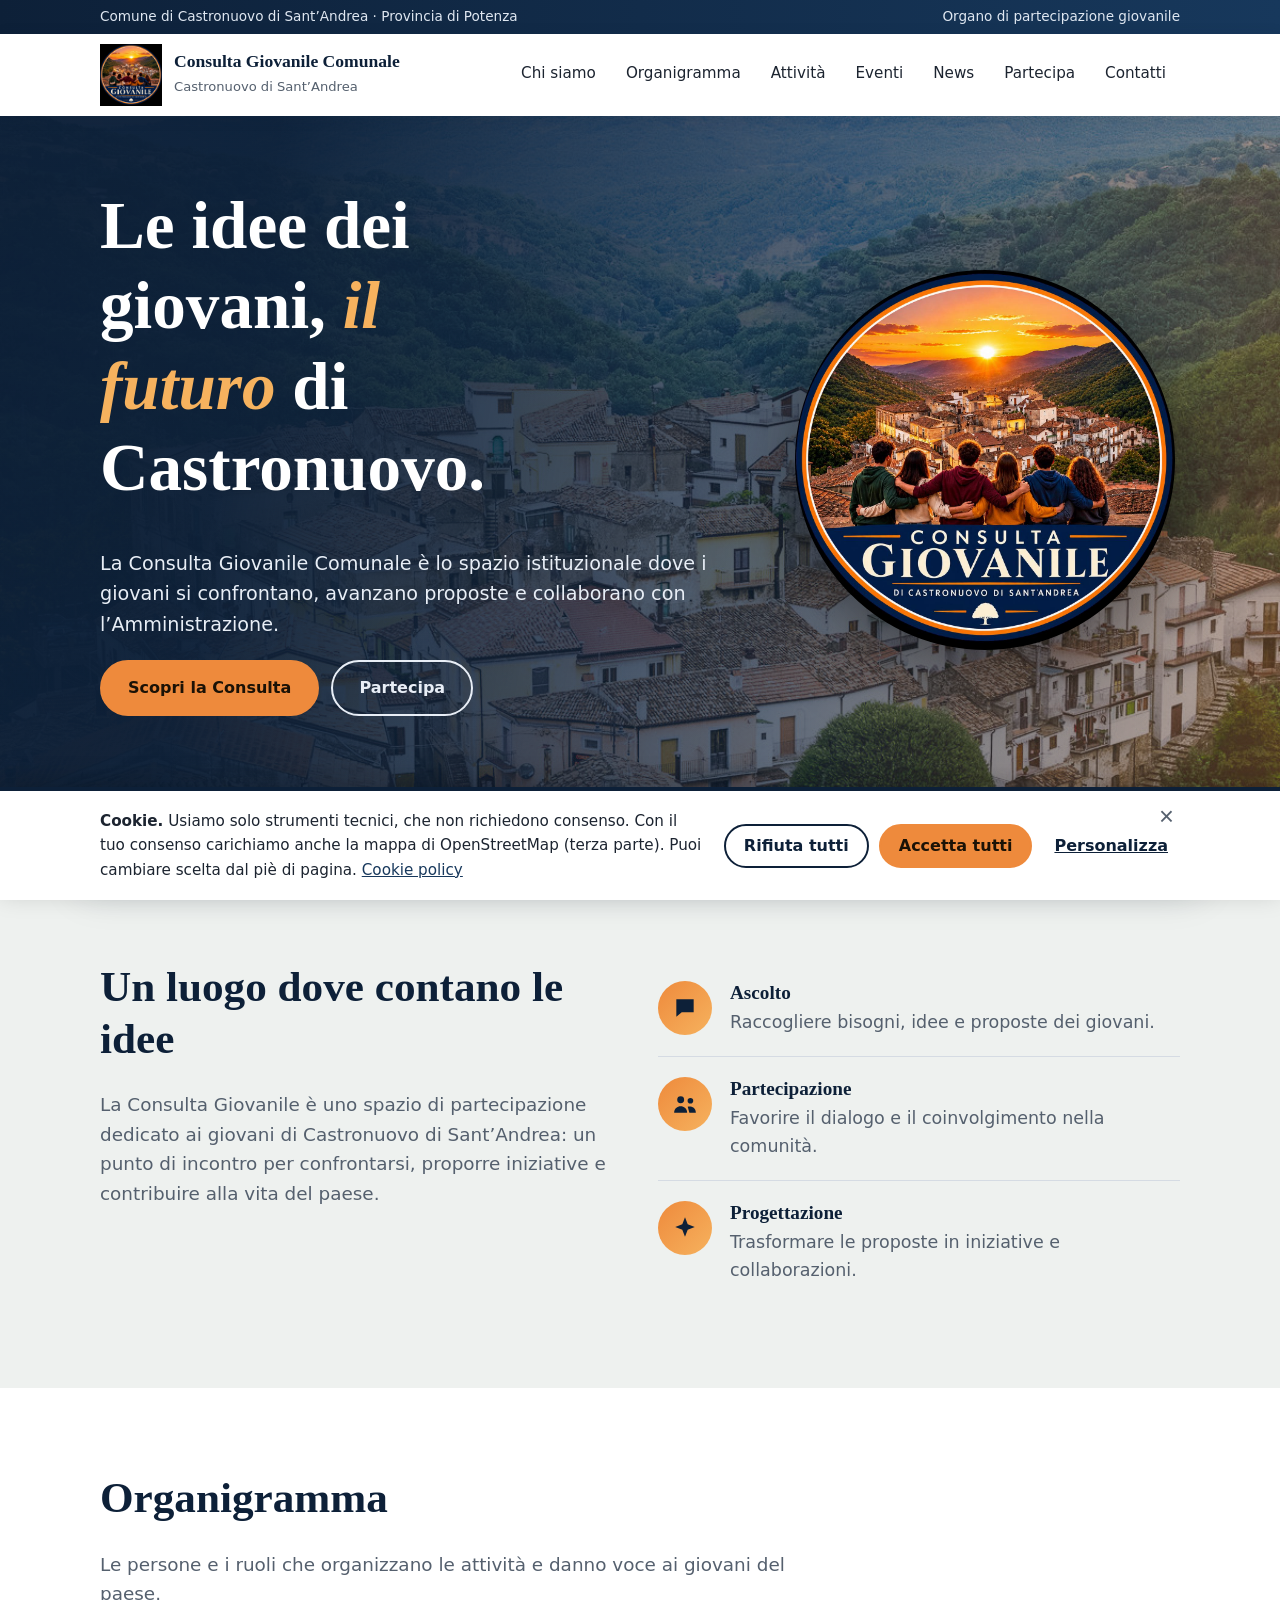
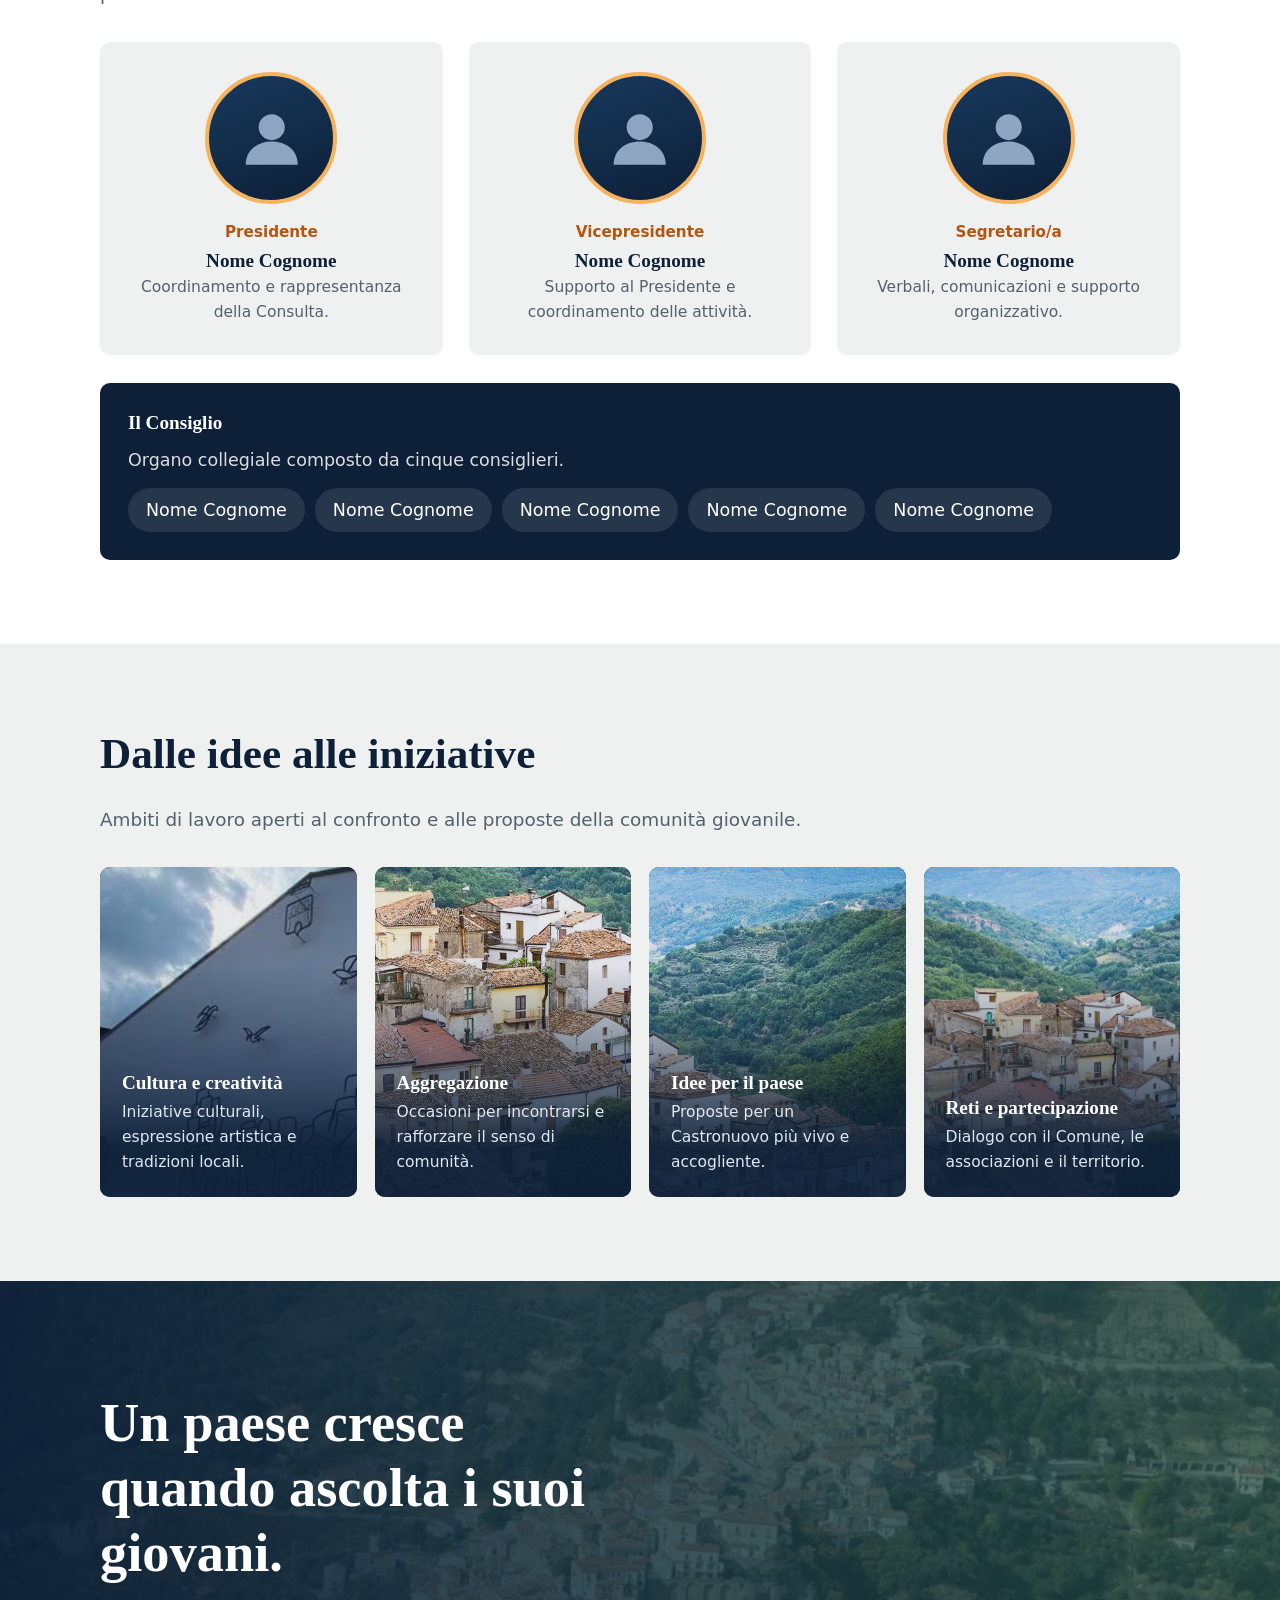
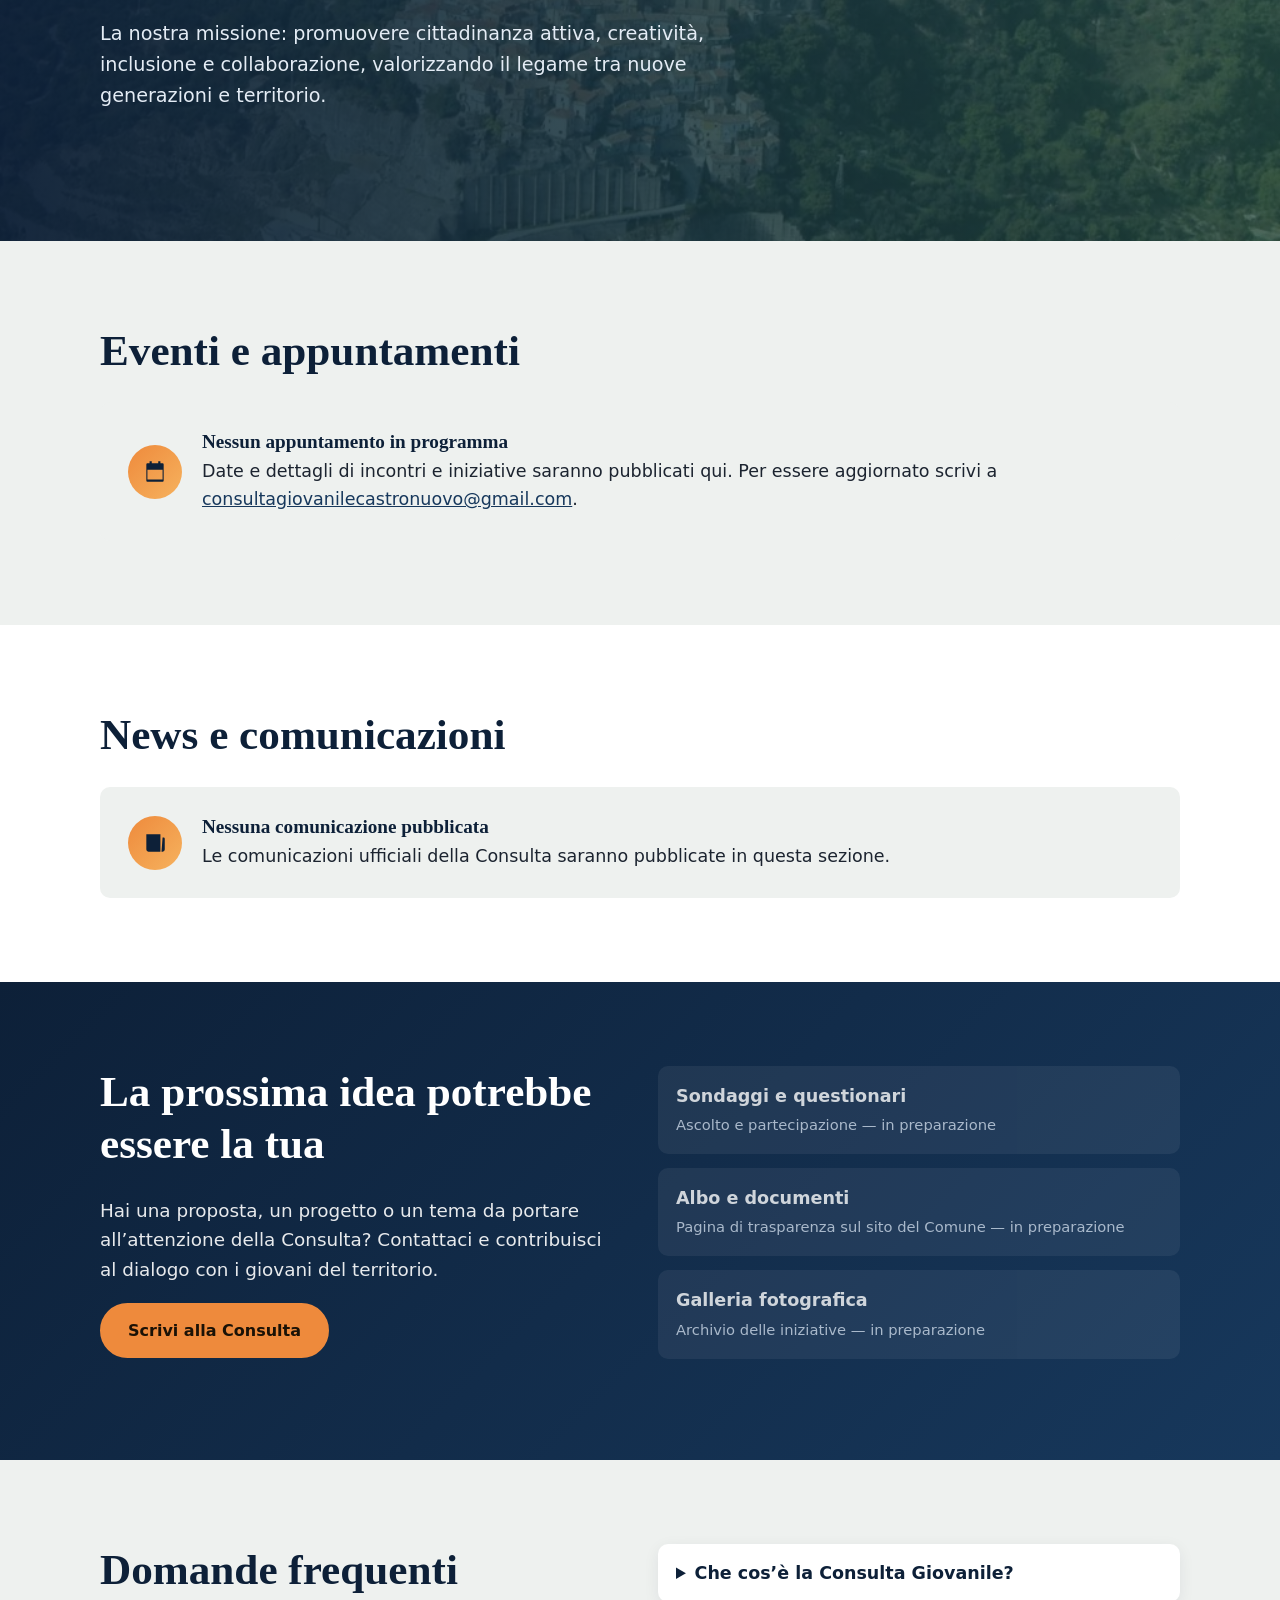
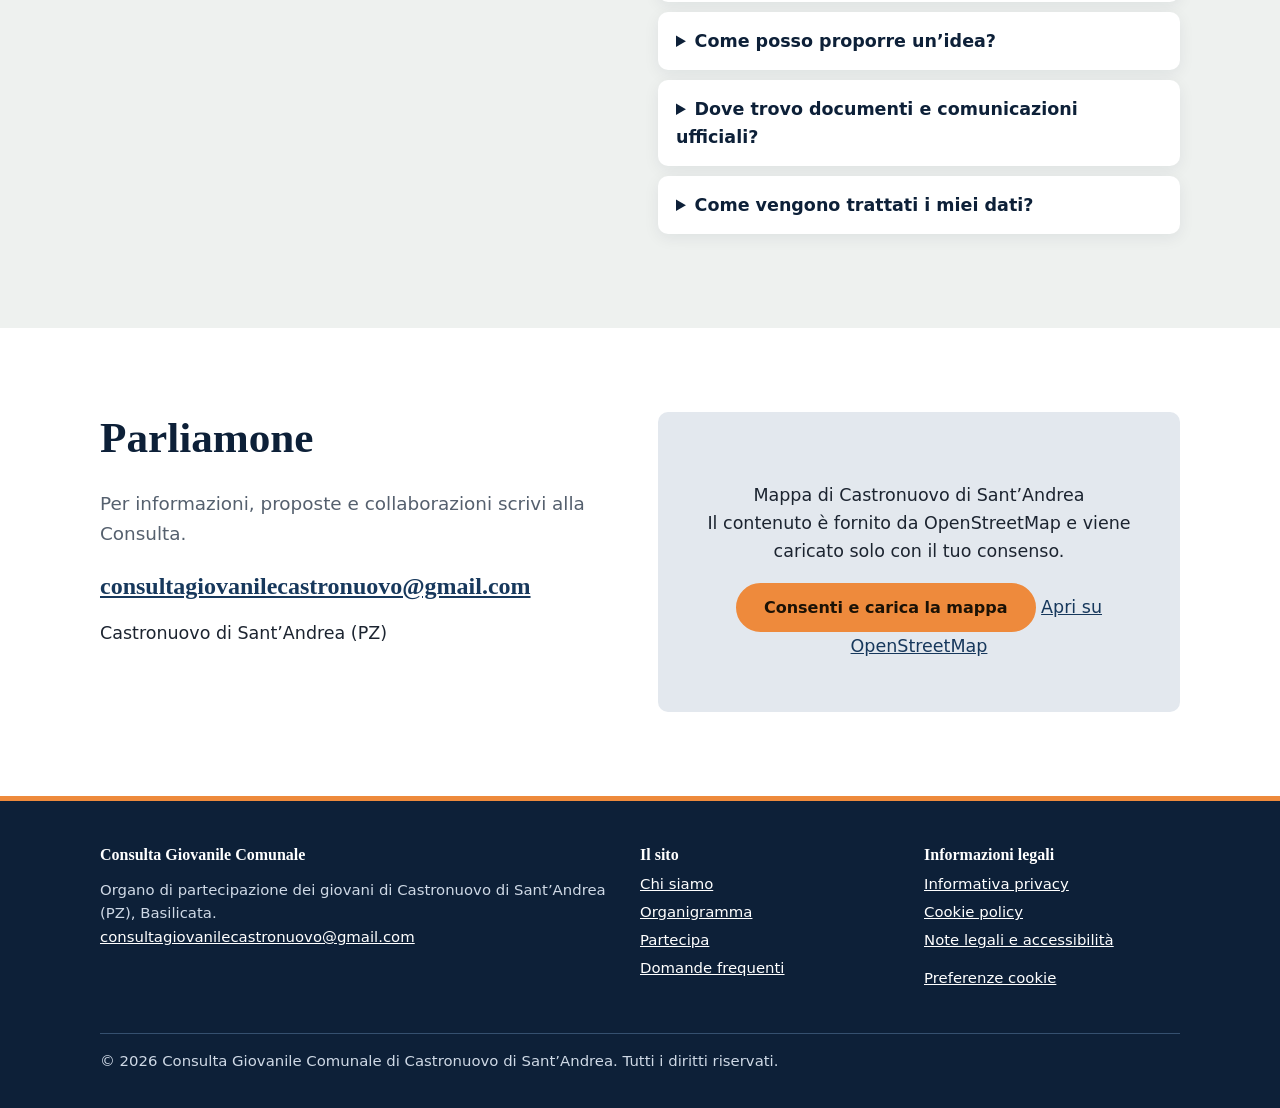
==== commit fdf67371: "Update index.html" ====
--- a/index.html
+++ b/index.html
@@ -21,7 +21,7 @@
 <div class="council"><h3>Il Consiglio</h3><p class="sub">Organo collegiale composto da cinque consiglieri.</p><ul><li>Nome Cognome</li><li>Nome Cognome</li><li>Nome Cognome</li><li>Nome Cognome</li><li>Nome Cognome</li></ul></div></div></section>
 <section class="v" id="attivita"><div class="wrap"><h2>Dalle idee alle iniziative</h2><p class="lead">Ambiti di lavoro aperti al confronto e alle proposte della comunità giovanile.</p><div class="tiles">
 <article class="tile t1"><img src="assets/img/Culturaecreatività.jpg" alt=""><div><h3>Cultura e creatività</h3><p>Iniziative culturali, espressione artistica e tradizioni locali.</p></div></article><article class="tile t2"><img src="assets/img/panorama.jpg" alt=""><div><h3>Aggregazione</h3><p>Occasioni per incontrarsi e rafforzare il senso di comunità.</p></div></article><article class="tile t3"><img src="assets/img/panorama.jpg" alt=""><div><h3>Idee per il paese</h3><p>Proposte per un Castronuovo più vivo e accogliente.</p></div></article><article class="tile t4"><img src="assets/img/panorama.jpg" alt=""><div><h3>Reti e partecipazione</h3><p>Dialogo con il Comune, le associazioni e il territorio.</p></div></article></div></div></section>
-<section class="mis"><img src="assets/img/panorama.jpg" alt=""><div class="wrap"><h2>Un paese cresce quando ascolta i suoi giovani.</h2><p>La nostra missione: promuovere cittadinanza attiva, creatività, inclusione e collaborazione, valorizzando il legame tra nuove generazioni e territorio.</p></div></section>
+<section class="mis"><img src="assets/img/Lanostramissione.jpg" alt=""><div class="wrap"><h2>Un paese cresce quando ascolta i suoi giovani.</h2><p>La nostra missione: promuovere cittadinanza attiva, creatività, inclusione e collaborazione, valorizzando il legame tra nuove generazioni e territorio.</p></div></section>
 <section class="v" id="eventi"><div class="wrap"><h2>Eventi e appuntamenti</h2><div class="empty"><div class="ic"><svg viewBox="0 0 24 24"><path d="M5 4h2V2h2v2h6V2h2v2h2a1 1 0 011 1v15a1 1 0 01-1 1H5a1 1 0 01-1-1V5a1 1 0 011-1zm0 6v9h14v-9z"/></svg></div><div><h3>Nessun appuntamento in programma</h3><p>Date e dettagli di incontri e iniziative saranno pubblicati qui. Per essere aggiornato scrivi a <a href="mailto:consultagiovanilecastronuovo@gmail.com">consultagiovanilecastronuovo@gmail.com</a>.</p></div></div></div></section>
 <section class="v alt" id="news"><div class="wrap"><h2>News e comunicazioni</h2><div class="empty"><div class="ic"><svg viewBox="0 0 24 24"><path d="M4 4h13v16H6a2 2 0 01-2-2zm15 3h1a1 1 0 011 1v10a2 2 0 01-2 2h-1zM7 8h7v2H7zm0 4h7v2H7z"/></svg></div><div><h3>Nessuna comunicazione pubblicata</h3><p>Le comunicazioni ufficiali della Consulta saranno pubblicate in questa sezione.</p></div></div></div></section>
 <section class="v dark" id="partecipa"><div class="wrap two"><div><h2>La prossima idea potrebbe essere la tua</h2><p class="lead">Hai una proposta, un progetto o un tema da portare all’attenzione della Consulta? Contattaci e contribuisci al dialogo con i giovani del territorio.</p><p><a class="btn" href="mailto:consultagiovanilecastronuovo@gmail.com">Scrivi alla Consulta</a></p></div>
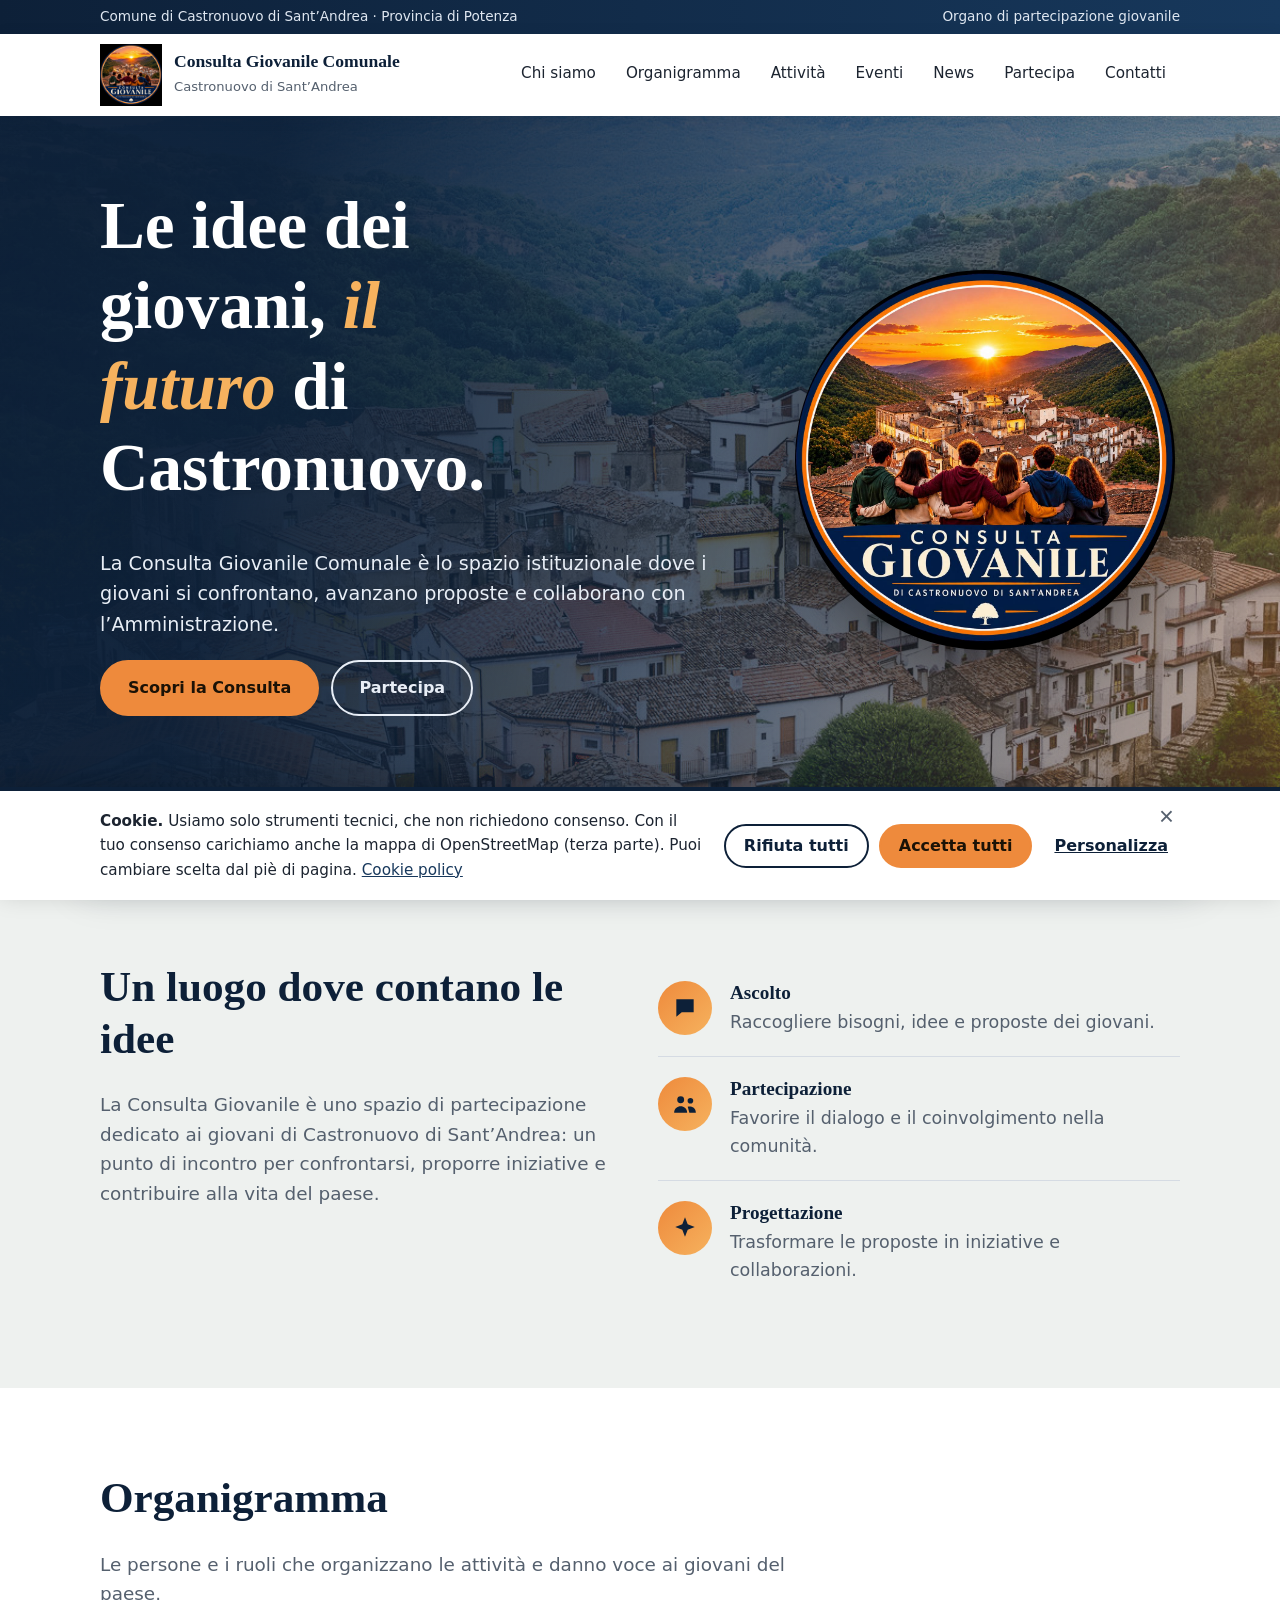
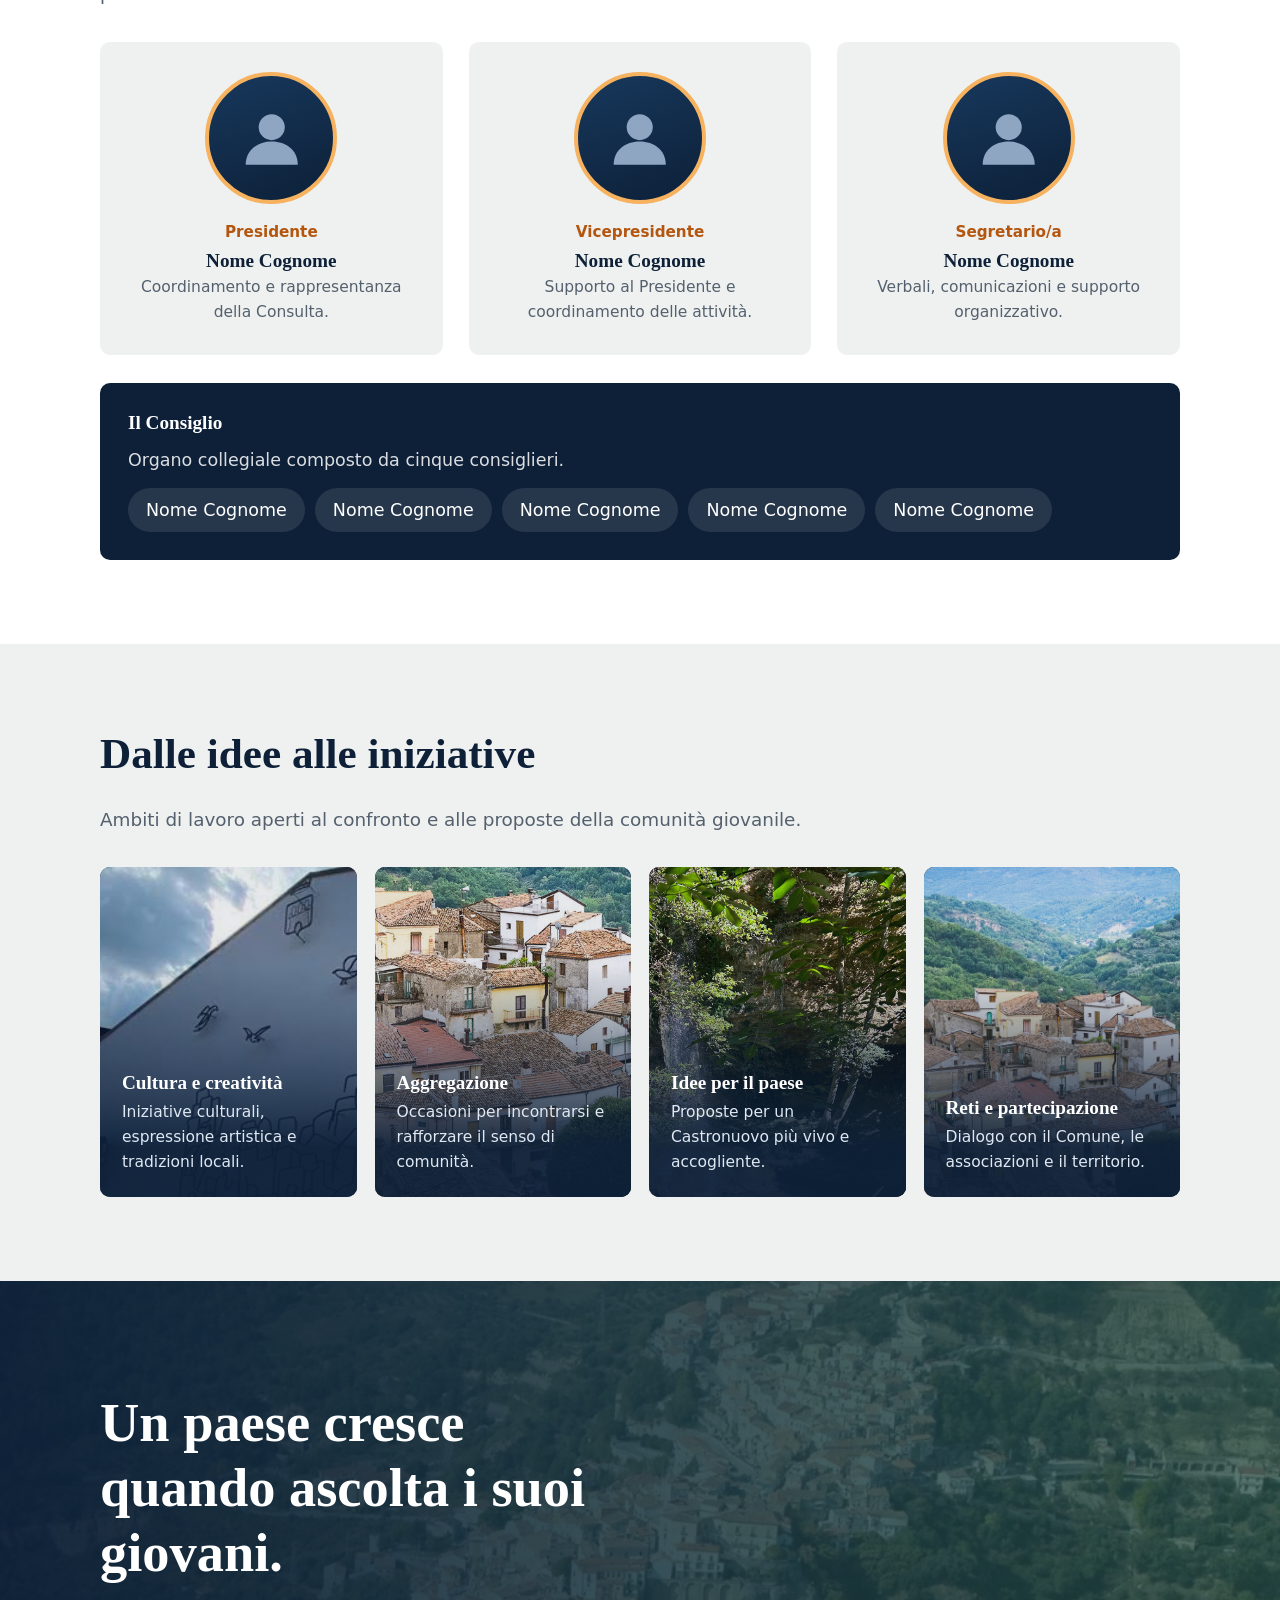
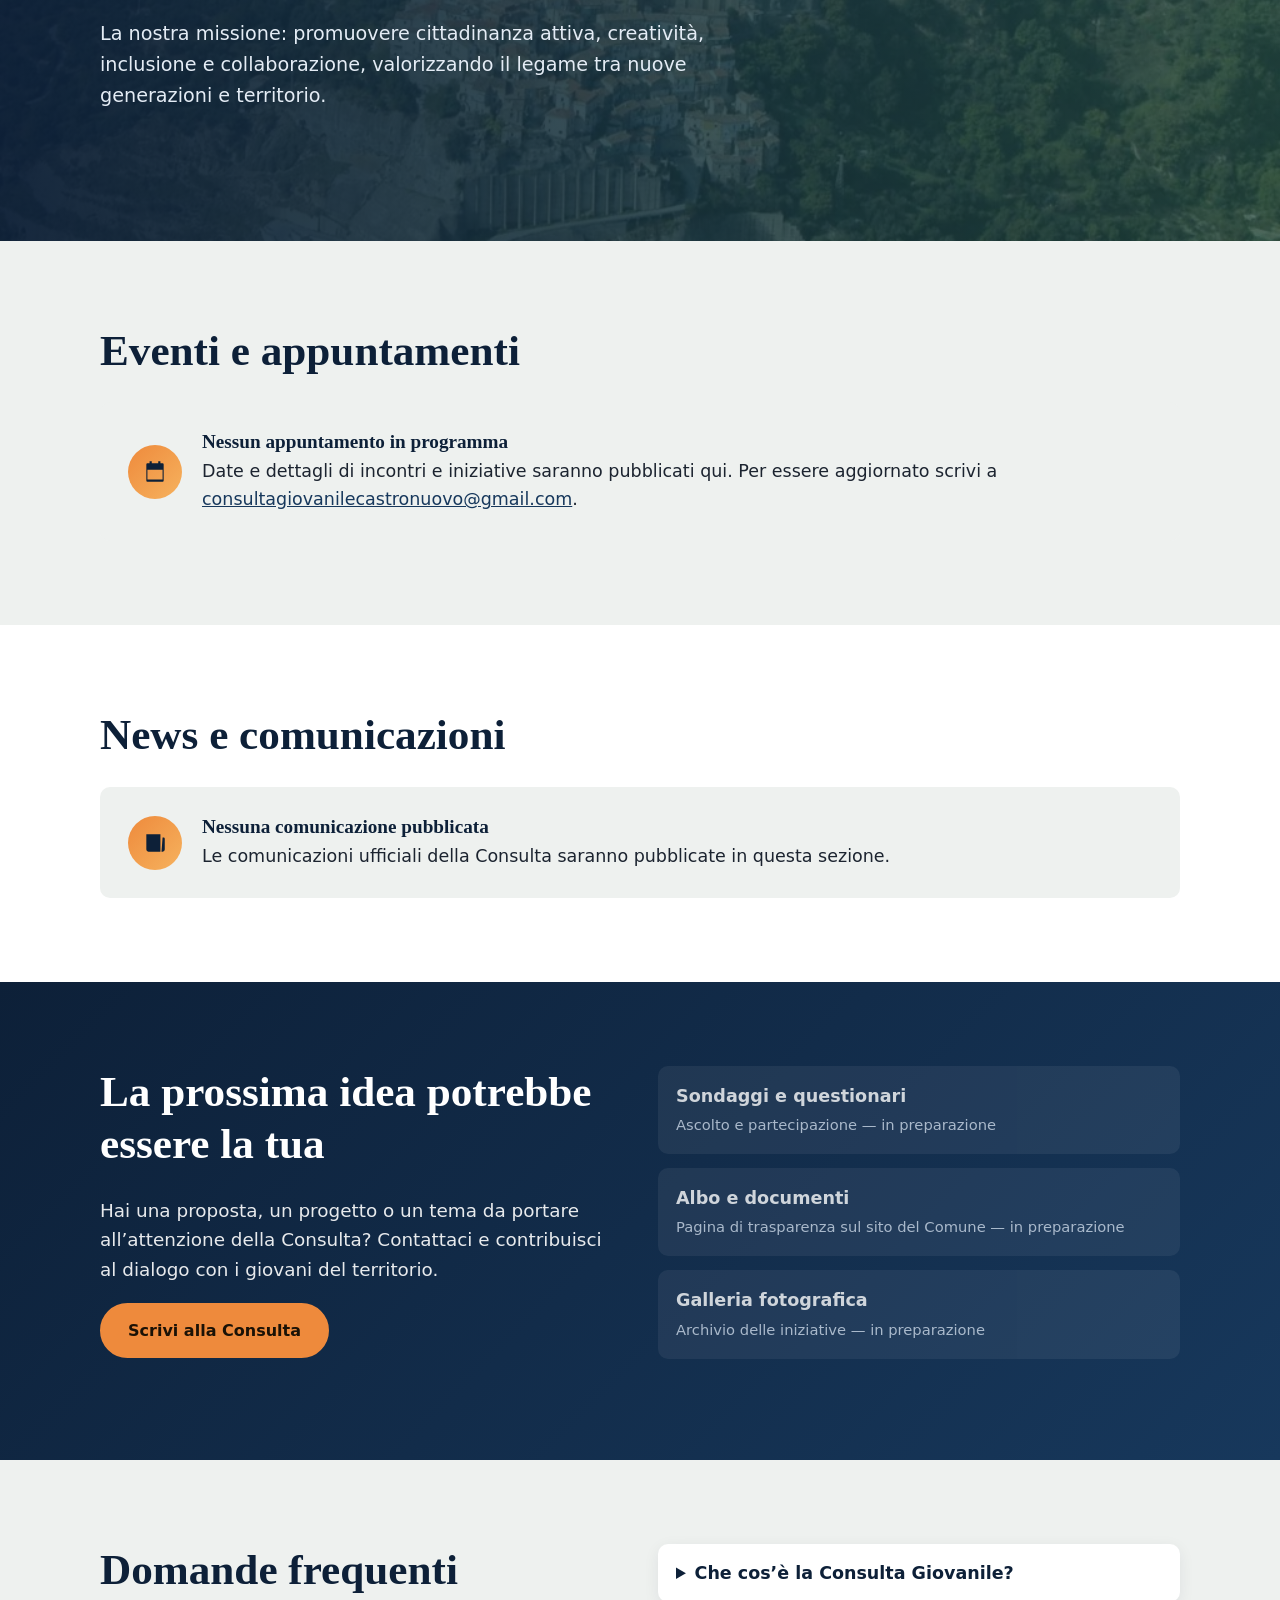
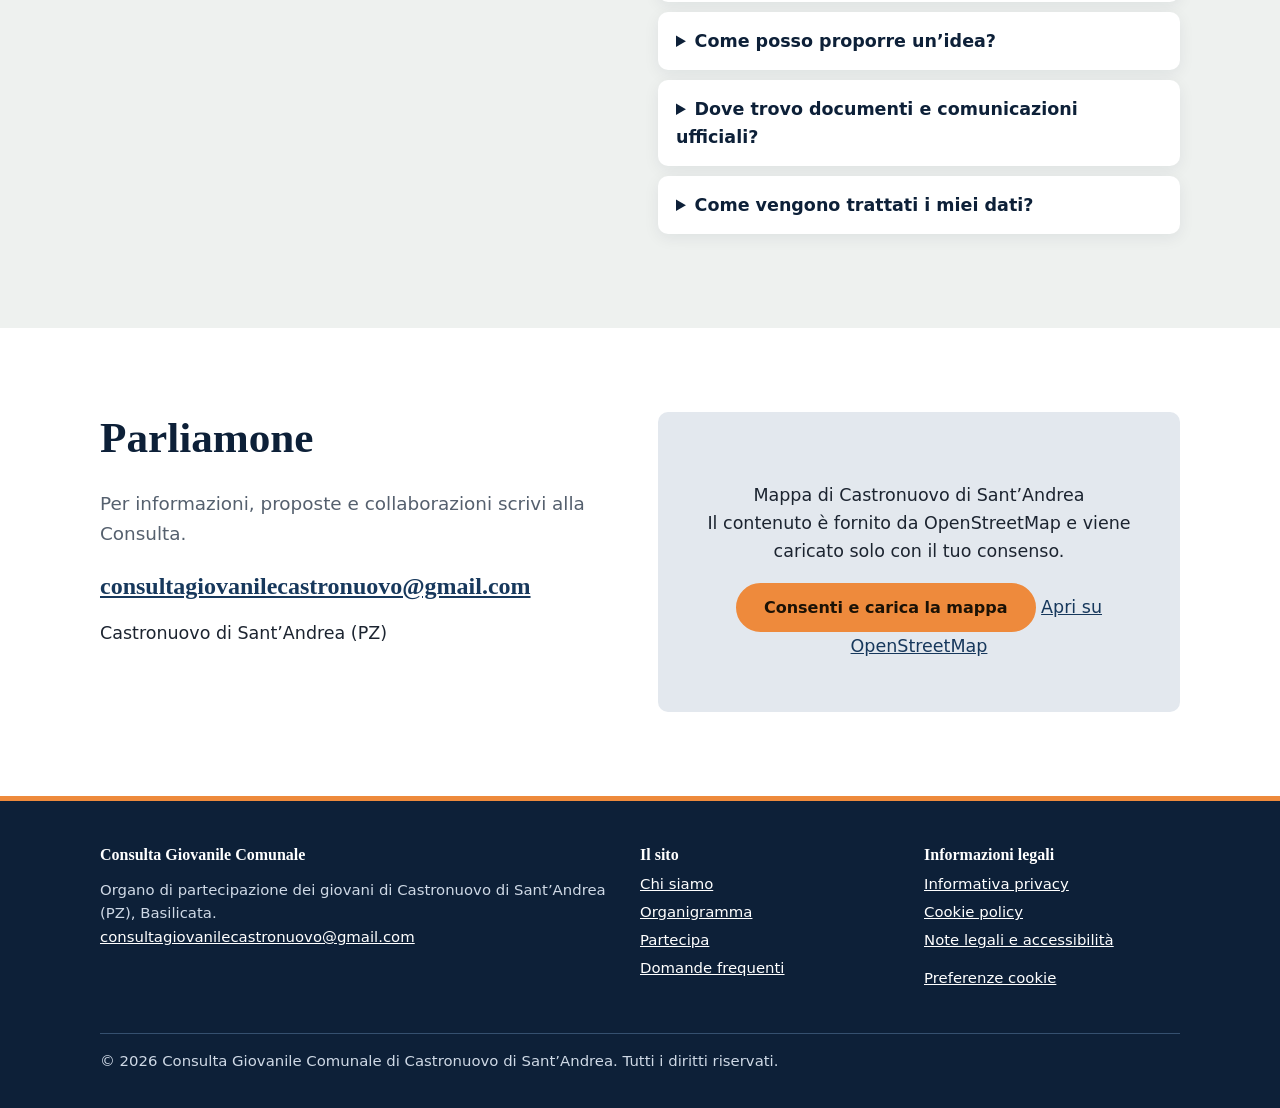
==== commit 04407bc5: "Update index.html" ====
--- a/index.html
+++ b/index.html
@@ -20,7 +20,7 @@
 <div class="people"><article class="p"><div class="av"><svg viewBox="0 0 24 24" role="img" aria-label="Fotografia non ancora disponibile"><circle cx="12" cy="8" r="4.500"/><path d="M3 21c0-5 4-8 9-8s9 3 9 8z"/></svg></div><div class="role">Presidente</div><h3>Nome Cognome</h3><p>Coordinamento e rappresentanza della Consulta.</p></article><article class="p"><div class="av"><svg viewBox="0 0 24 24" role="img" aria-label="Fotografia non ancora disponibile"><circle cx="12" cy="8" r="4.500"/><path d="M3 21c0-5 4-8 9-8s9 3 9 8z"/></svg></div><div class="role">Vicepresidente</div><h3>Nome Cognome</h3><p>Supporto al Presidente e coordinamento delle attività.</p></article><article class="p"><div class="av"><svg viewBox="0 0 24 24" role="img" aria-label="Fotografia non ancora disponibile"><circle cx="12" cy="8" r="4.500"/><path d="M3 21c0-5 4-8 9-8s9 3 9 8z"/></svg></div><div class="role">Segretario/a</div><h3>Nome Cognome</h3><p>Verbali, comunicazioni e supporto organizzativo.</p></article></div>
 <div class="council"><h3>Il Consiglio</h3><p class="sub">Organo collegiale composto da cinque consiglieri.</p><ul><li>Nome Cognome</li><li>Nome Cognome</li><li>Nome Cognome</li><li>Nome Cognome</li><li>Nome Cognome</li></ul></div></div></section>
 <section class="v" id="attivita"><div class="wrap"><h2>Dalle idee alle iniziative</h2><p class="lead">Ambiti di lavoro aperti al confronto e alle proposte della comunità giovanile.</p><div class="tiles">
-<article class="tile t1"><img src="assets/img/Culturaecreatività.jpg" alt=""><div><h3>Cultura e creatività</h3><p>Iniziative culturali, espressione artistica e tradizioni locali.</p></div></article><article class="tile t2"><img src="assets/img/panorama.jpg" alt=""><div><h3>Aggregazione</h3><p>Occasioni per incontrarsi e rafforzare il senso di comunità.</p></div></article><article class="tile t3"><img src="assets/img/panorama.jpg" alt=""><div><h3>Idee per il paese</h3><p>Proposte per un Castronuovo più vivo e accogliente.</p></div></article><article class="tile t4"><img src="assets/img/panorama.jpg" alt=""><div><h3>Reti e partecipazione</h3><p>Dialogo con il Comune, le associazioni e il territorio.</p></div></article></div></div></section>
+<article class="tile t1"><img src="assets/img/Culturaecreatività.jpg" alt=""><div><h3>Cultura e creatività</h3><p>Iniziative culturali, espressione artistica e tradizioni locali.</p></div></article><article class="tile t2"><img src="assets/img/panorama.jpg" alt=""><div><h3>Aggregazione</h3><p>Occasioni per incontrarsi e rafforzare il senso di comunità.</p></div></article><article class="tile t3"><img src="assets/img/Ideeperilpaese.jpg" alt=""><div><h3>Idee per il paese</h3><p>Proposte per un Castronuovo più vivo e accogliente.</p></div></article><article class="tile t4"><img src="assets/img/panorama.jpg" alt=""><div><h3>Reti e partecipazione</h3><p>Dialogo con il Comune, le associazioni e il territorio.</p></div></article></div></div></section>
 <section class="mis"><img src="assets/img/Lanostramissione.jpg" alt=""><div class="wrap"><h2>Un paese cresce quando ascolta i suoi giovani.</h2><p>La nostra missione: promuovere cittadinanza attiva, creatività, inclusione e collaborazione, valorizzando il legame tra nuove generazioni e territorio.</p></div></section>
 <section class="v" id="eventi"><div class="wrap"><h2>Eventi e appuntamenti</h2><div class="empty"><div class="ic"><svg viewBox="0 0 24 24"><path d="M5 4h2V2h2v2h6V2h2v2h2a1 1 0 011 1v15a1 1 0 01-1 1H5a1 1 0 01-1-1V5a1 1 0 011-1zm0 6v9h14v-9z"/></svg></div><div><h3>Nessun appuntamento in programma</h3><p>Date e dettagli di incontri e iniziative saranno pubblicati qui. Per essere aggiornato scrivi a <a href="mailto:consultagiovanilecastronuovo@gmail.com">consultagiovanilecastronuovo@gmail.com</a>.</p></div></div></div></section>
 <section class="v alt" id="news"><div class="wrap"><h2>News e comunicazioni</h2><div class="empty"><div class="ic"><svg viewBox="0 0 24 24"><path d="M4 4h13v16H6a2 2 0 01-2-2zm15 3h1a1 1 0 011 1v10a2 2 0 01-2 2h-1zM7 8h7v2H7zm0 4h7v2H7z"/></svg></div><div><h3>Nessuna comunicazione pubblicata</h3><p>Le comunicazioni ufficiali della Consulta saranno pubblicate in questa sezione.</p></div></div></div></section>
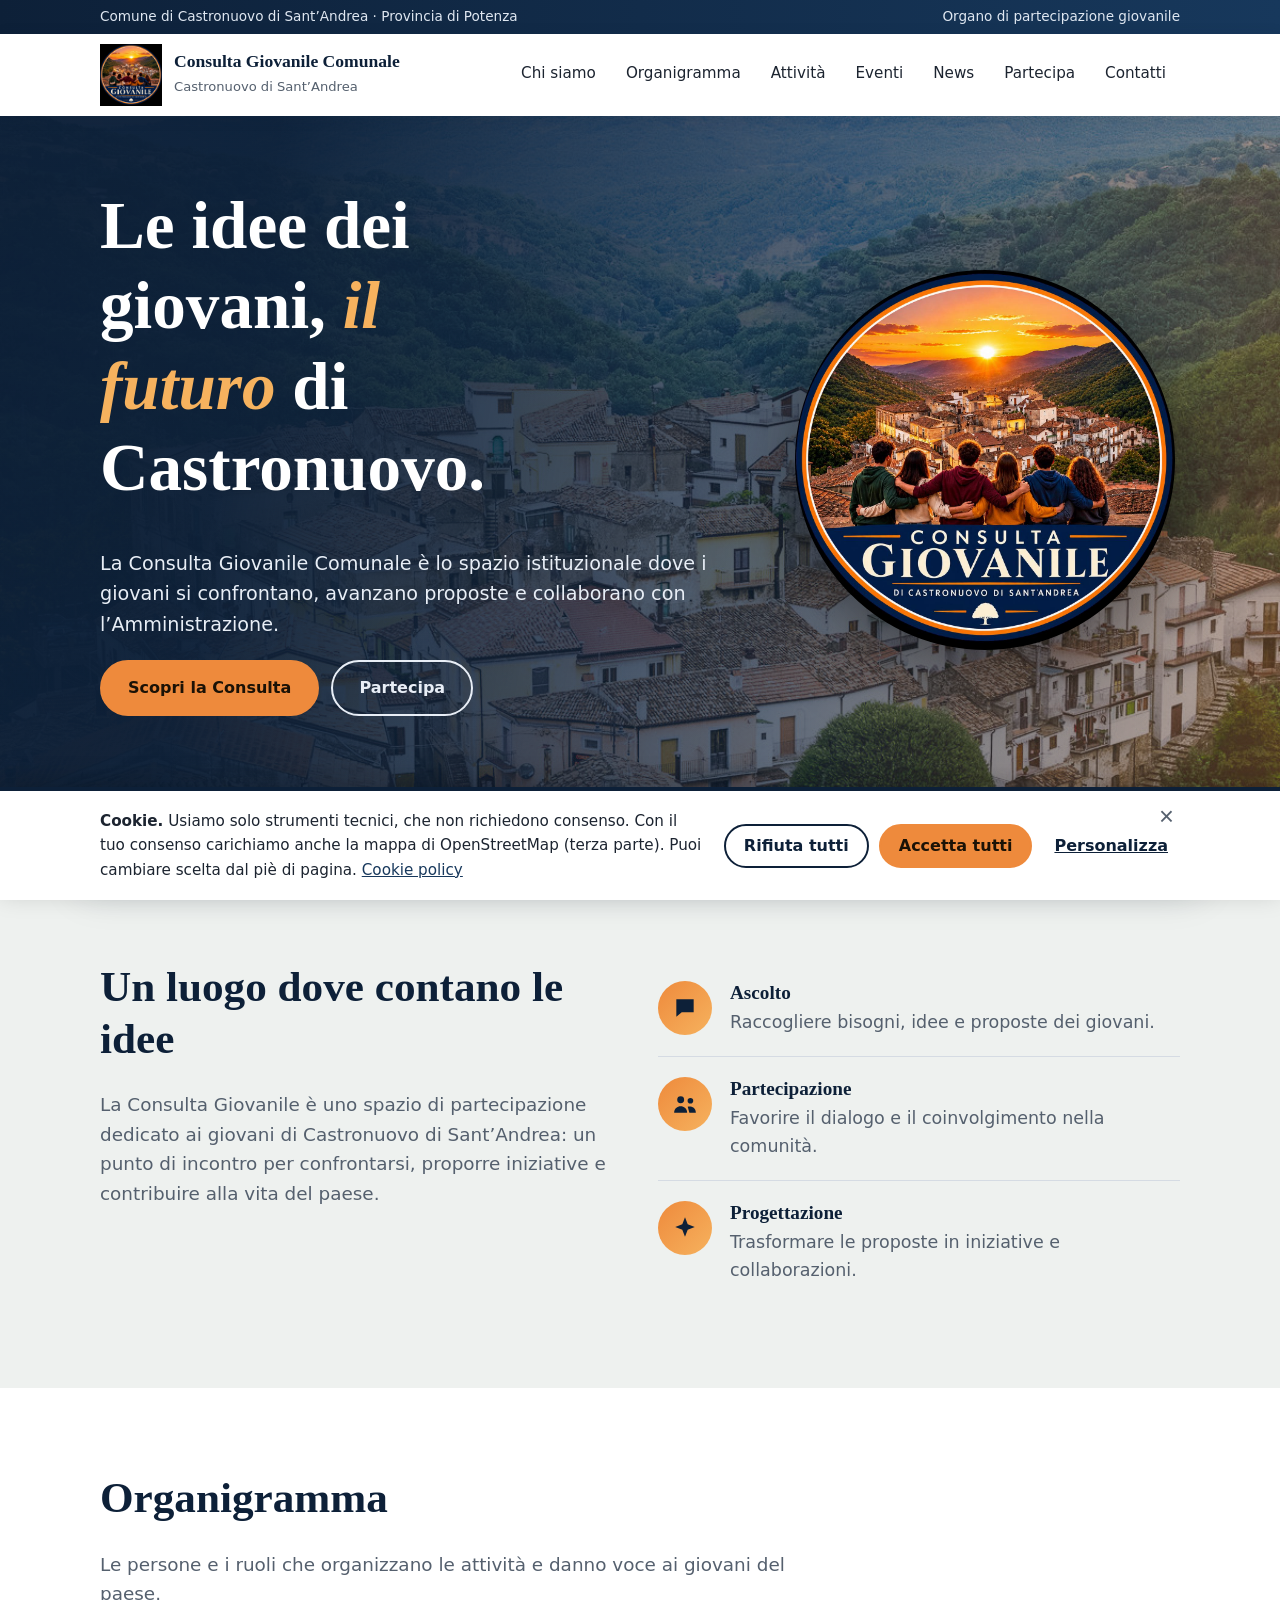
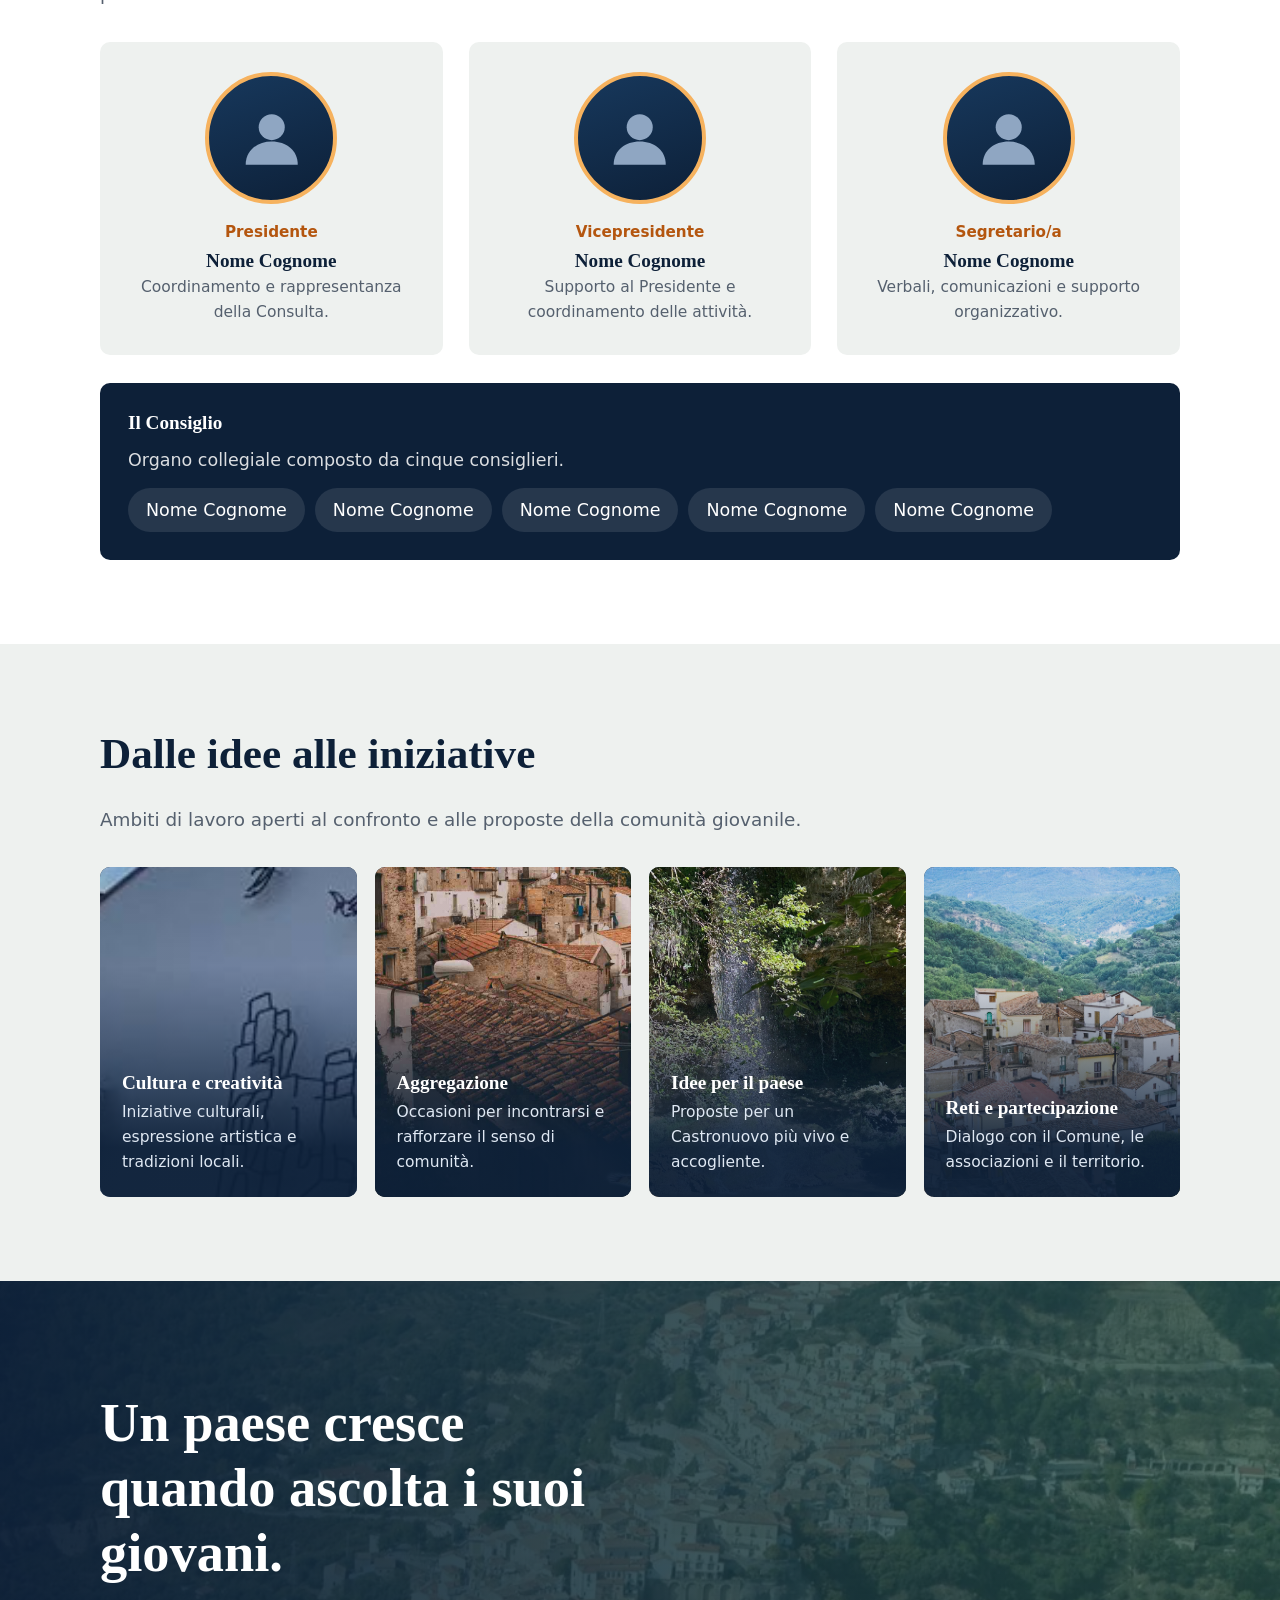
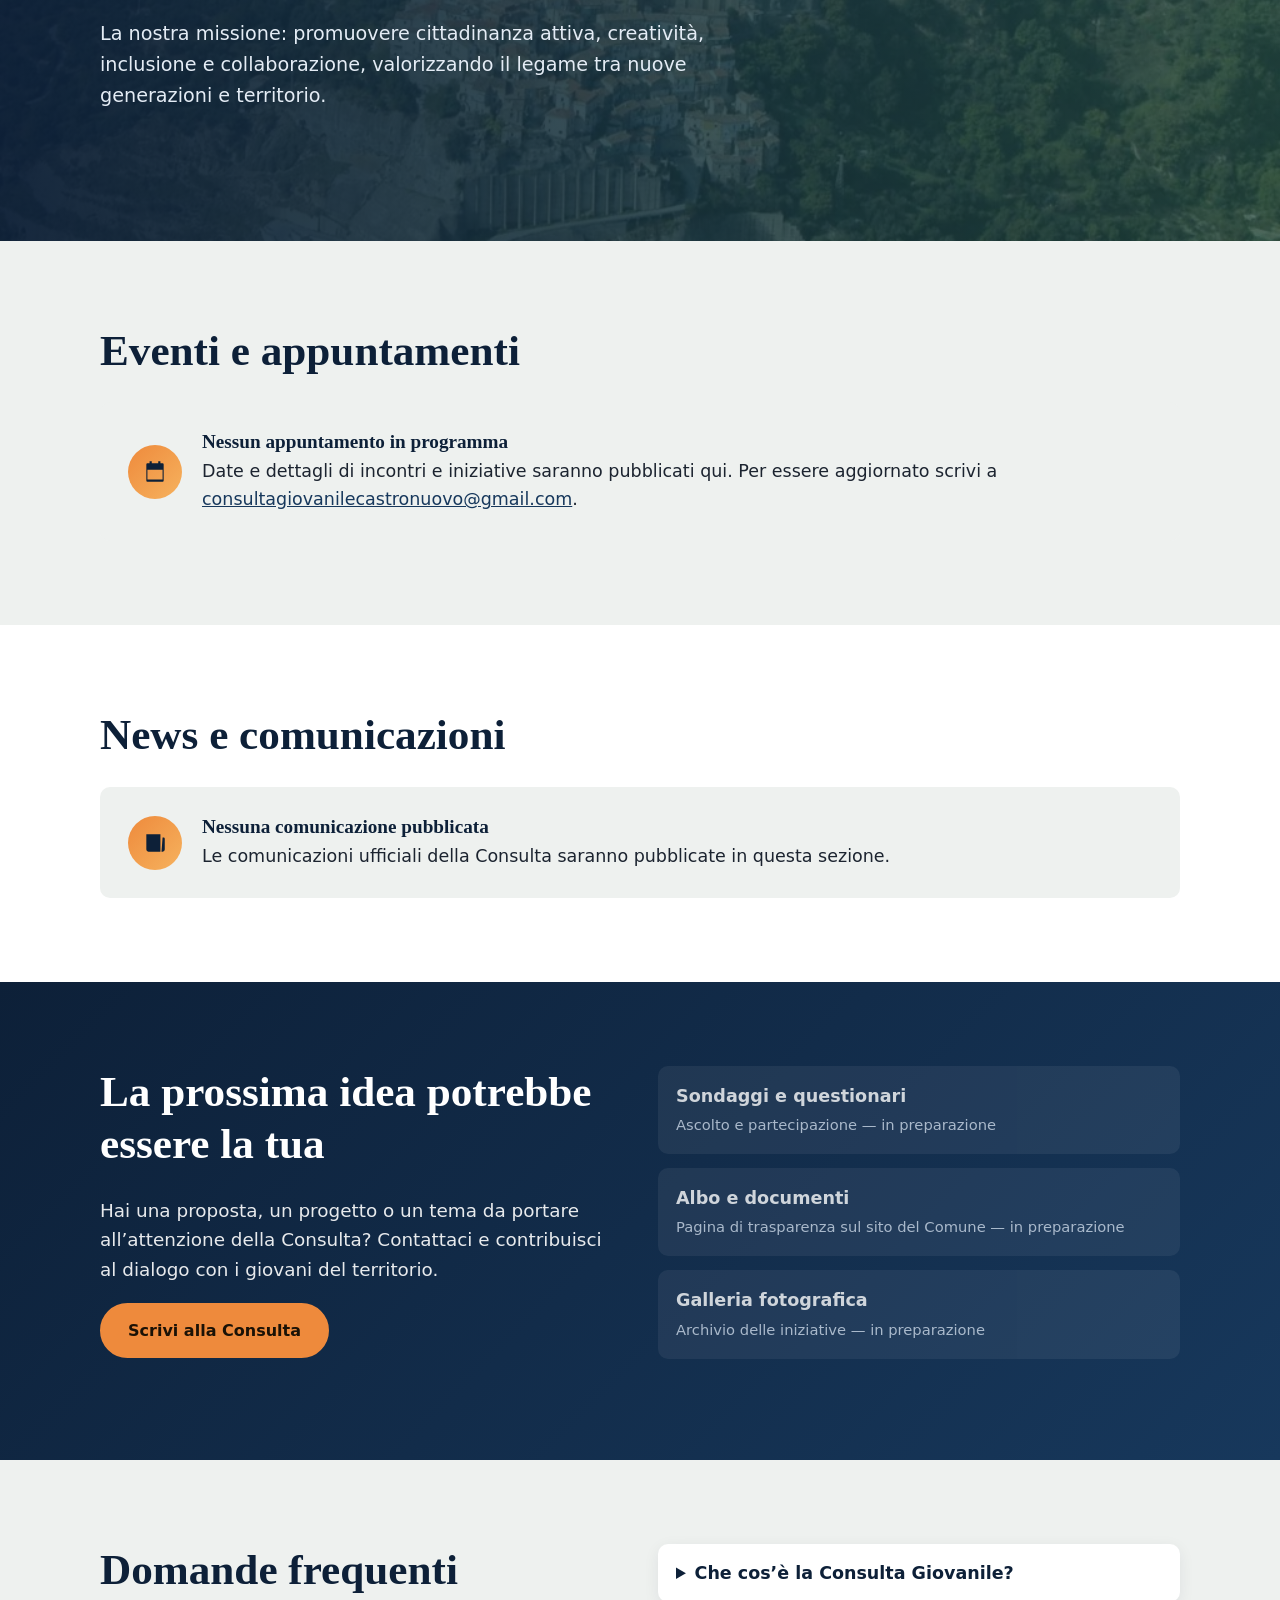
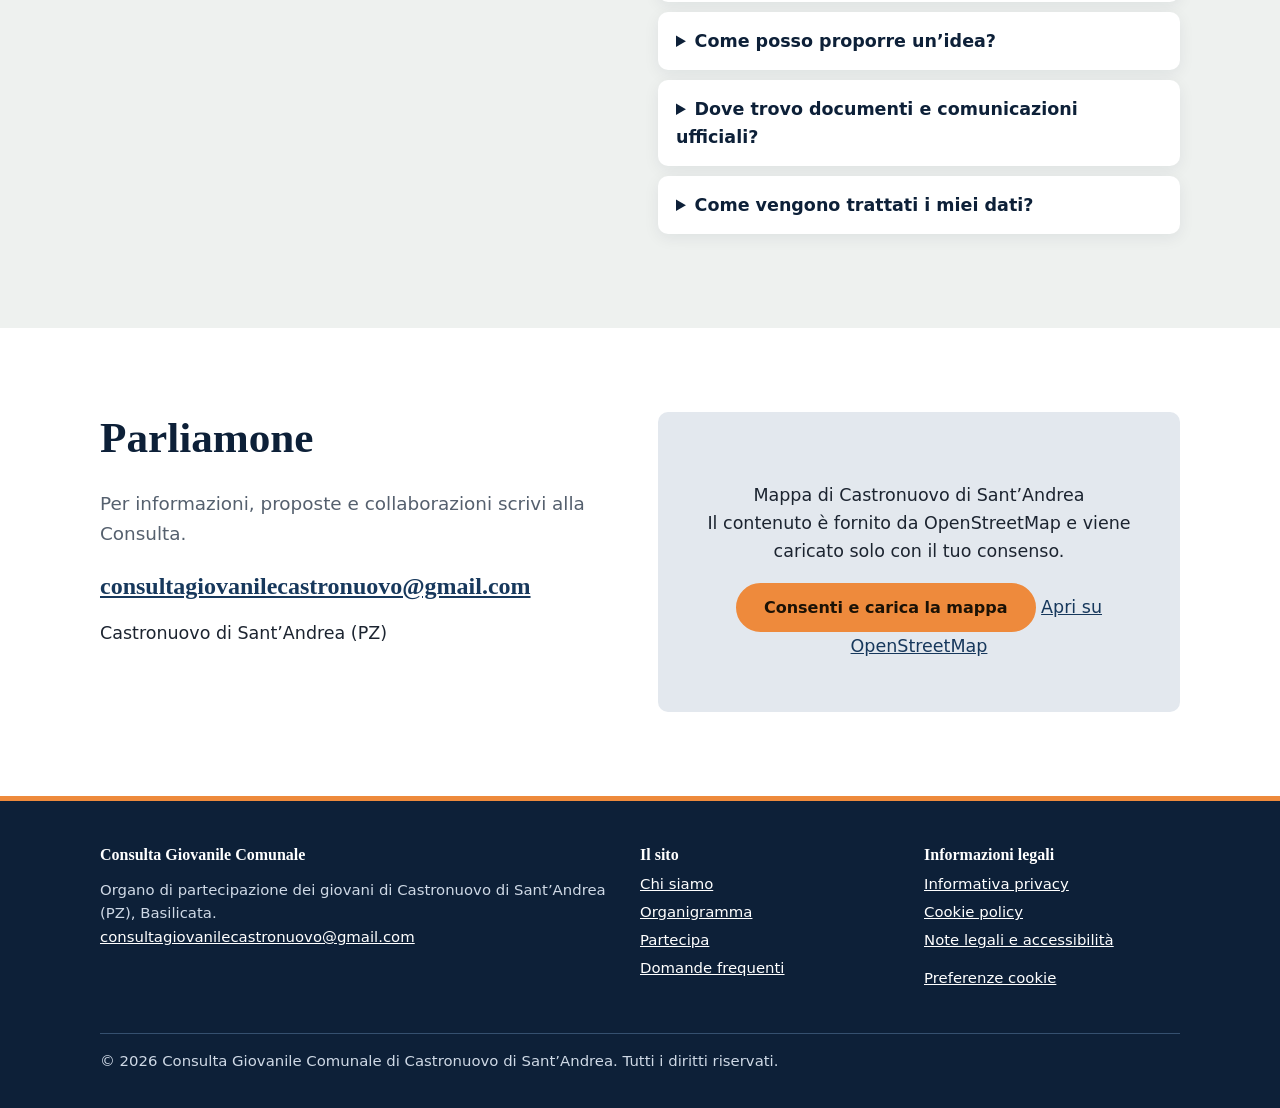
==== commit 0394af86: "Update index.html" ====
--- a/index.html
+++ b/index.html
@@ -20,7 +20,7 @@
 <div class="people"><article class="p"><div class="av"><svg viewBox="0 0 24 24" role="img" aria-label="Fotografia non ancora disponibile"><circle cx="12" cy="8" r="4.500"/><path d="M3 21c0-5 4-8 9-8s9 3 9 8z"/></svg></div><div class="role">Presidente</div><h3>Nome Cognome</h3><p>Coordinamento e rappresentanza della Consulta.</p></article><article class="p"><div class="av"><svg viewBox="0 0 24 24" role="img" aria-label="Fotografia non ancora disponibile"><circle cx="12" cy="8" r="4.500"/><path d="M3 21c0-5 4-8 9-8s9 3 9 8z"/></svg></div><div class="role">Vicepresidente</div><h3>Nome Cognome</h3><p>Supporto al Presidente e coordinamento delle attività.</p></article><article class="p"><div class="av"><svg viewBox="0 0 24 24" role="img" aria-label="Fotografia non ancora disponibile"><circle cx="12" cy="8" r="4.500"/><path d="M3 21c0-5 4-8 9-8s9 3 9 8z"/></svg></div><div class="role">Segretario/a</div><h3>Nome Cognome</h3><p>Verbali, comunicazioni e supporto organizzativo.</p></article></div>
 <div class="council"><h3>Il Consiglio</h3><p class="sub">Organo collegiale composto da cinque consiglieri.</p><ul><li>Nome Cognome</li><li>Nome Cognome</li><li>Nome Cognome</li><li>Nome Cognome</li><li>Nome Cognome</li></ul></div></div></section>
 <section class="v" id="attivita"><div class="wrap"><h2>Dalle idee alle iniziative</h2><p class="lead">Ambiti di lavoro aperti al confronto e alle proposte della comunità giovanile.</p><div class="tiles">
-<article class="tile t1"><img src="assets/img/Culturaecreatività.jpg" alt=""><div><h3>Cultura e creatività</h3><p>Iniziative culturali, espressione artistica e tradizioni locali.</p></div></article><article class="tile t2"><img src="assets/img/panorama.jpg" alt=""><div><h3>Aggregazione</h3><p>Occasioni per incontrarsi e rafforzare il senso di comunità.</p></div></article><article class="tile t3"><img src="assets/img/Ideeperilpaese.jpg" alt=""><div><h3>Idee per il paese</h3><p>Proposte per un Castronuovo più vivo e accogliente.</p></div></article><article class="tile t4"><img src="assets/img/panorama.jpg" alt=""><div><h3>Reti e partecipazione</h3><p>Dialogo con il Comune, le associazioni e il territorio.</p></div></article></div></div></section>
+<article class="tile t1"><img src="assets/img/Culturaecreatività.jpg" alt=""><div><h3>Cultura e creatività</h3><p>Iniziative culturali, espressione artistica e tradizioni locali.</p></div></article><article class="tile t2"><img src="assets/img/Aggregazione.jpg" alt=""><div><h3>Aggregazione</h3><p>Occasioni per incontrarsi e rafforzare il senso di comunità.</p></div></article><article class="tile t3"><img src="assets/img/Ideeperilpaese.jpg" alt=""><div><h3>Idee per il paese</h3><p>Proposte per un Castronuovo più vivo e accogliente.</p></div></article><article class="tile t4"><img src="assets/img/panorama.jpg" alt=""><div><h3>Reti e partecipazione</h3><p>Dialogo con il Comune, le associazioni e il territorio.</p></div></article></div></div></section>
 <section class="mis"><img src="assets/img/Lanostramissione.jpg" alt=""><div class="wrap"><h2>Un paese cresce quando ascolta i suoi giovani.</h2><p>La nostra missione: promuovere cittadinanza attiva, creatività, inclusione e collaborazione, valorizzando il legame tra nuove generazioni e territorio.</p></div></section>
 <section class="v" id="eventi"><div class="wrap"><h2>Eventi e appuntamenti</h2><div class="empty"><div class="ic"><svg viewBox="0 0 24 24"><path d="M5 4h2V2h2v2h6V2h2v2h2a1 1 0 011 1v15a1 1 0 01-1 1H5a1 1 0 01-1-1V5a1 1 0 011-1zm0 6v9h14v-9z"/></svg></div><div><h3>Nessun appuntamento in programma</h3><p>Date e dettagli di incontri e iniziative saranno pubblicati qui. Per essere aggiornato scrivi a <a href="mailto:consultagiovanilecastronuovo@gmail.com">consultagiovanilecastronuovo@gmail.com</a>.</p></div></div></div></section>
 <section class="v alt" id="news"><div class="wrap"><h2>News e comunicazioni</h2><div class="empty"><div class="ic"><svg viewBox="0 0 24 24"><path d="M4 4h13v16H6a2 2 0 01-2-2zm15 3h1a1 1 0 011 1v10a2 2 0 01-2 2h-1zM7 8h7v2H7zm0 4h7v2H7z"/></svg></div><div><h3>Nessuna comunicazione pubblicata</h3><p>Le comunicazioni ufficiali della Consulta saranno pubblicate in questa sezione.</p></div></div></div></section>
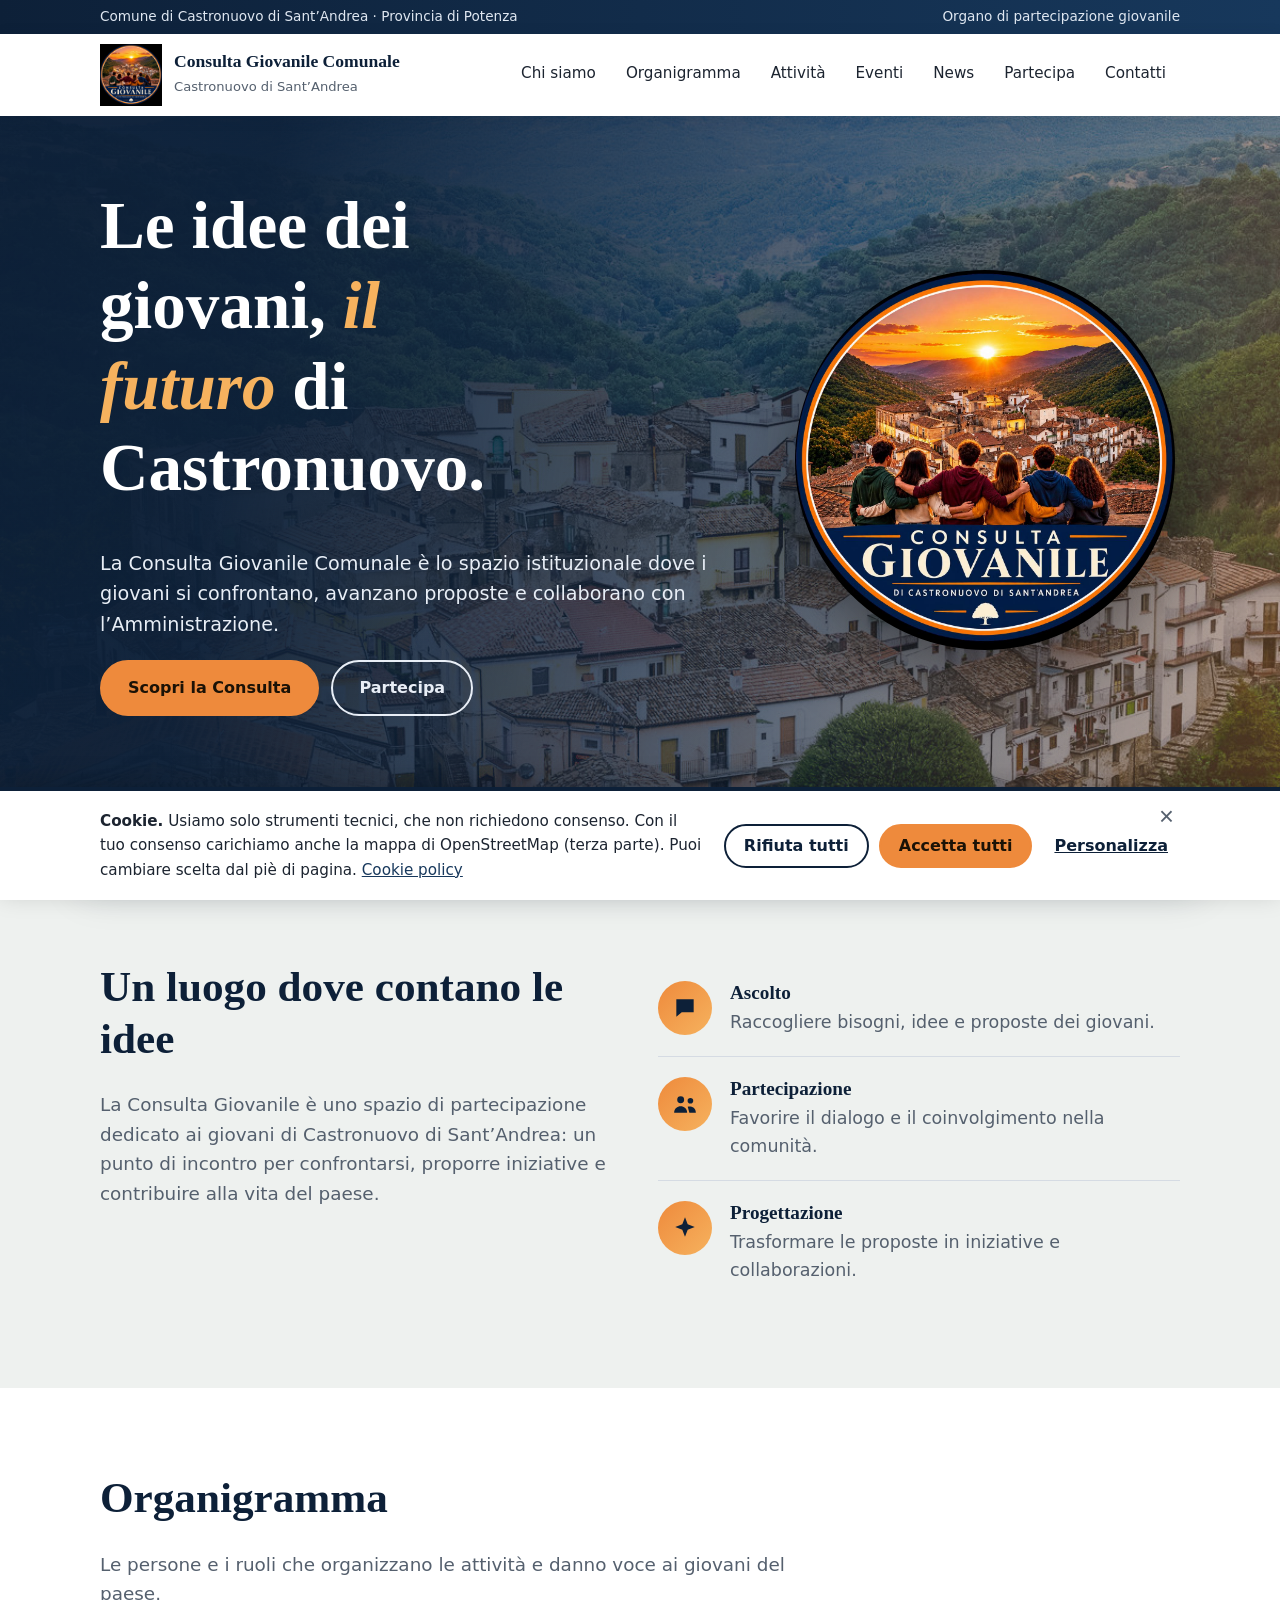
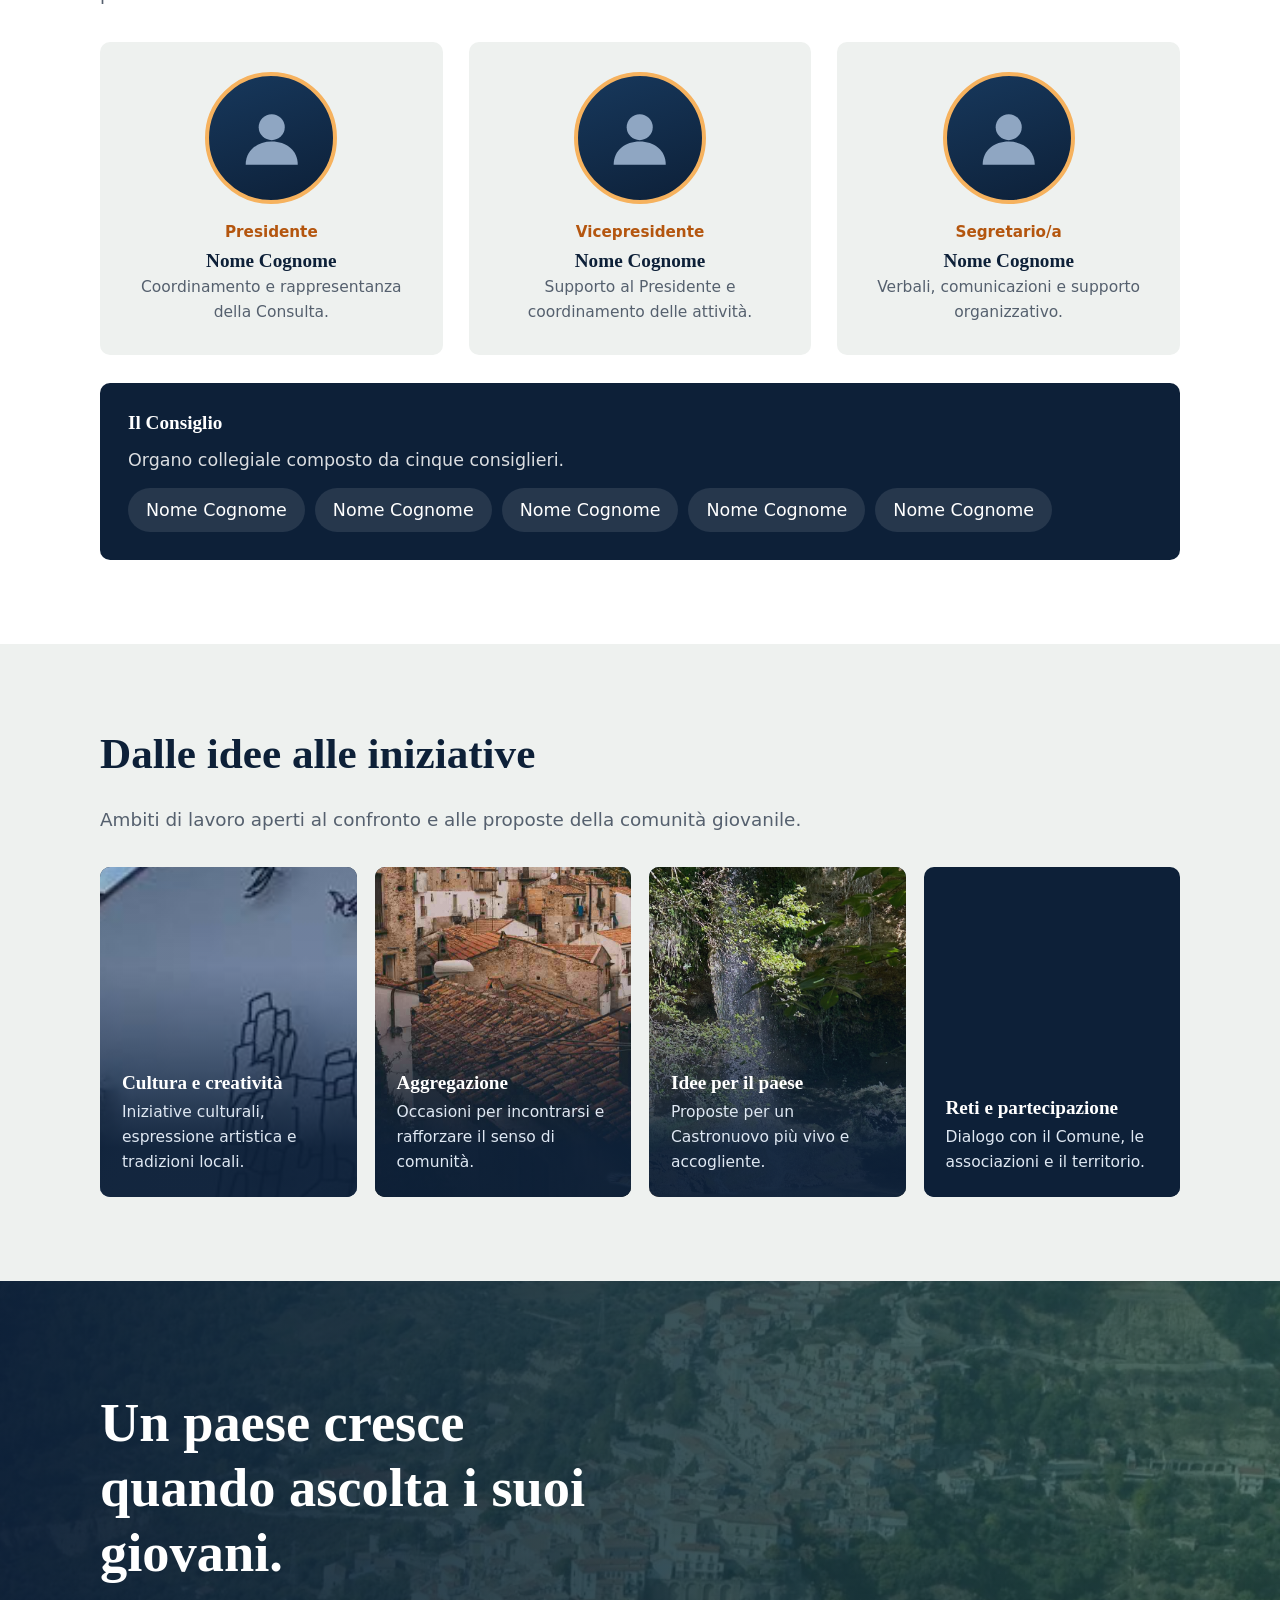
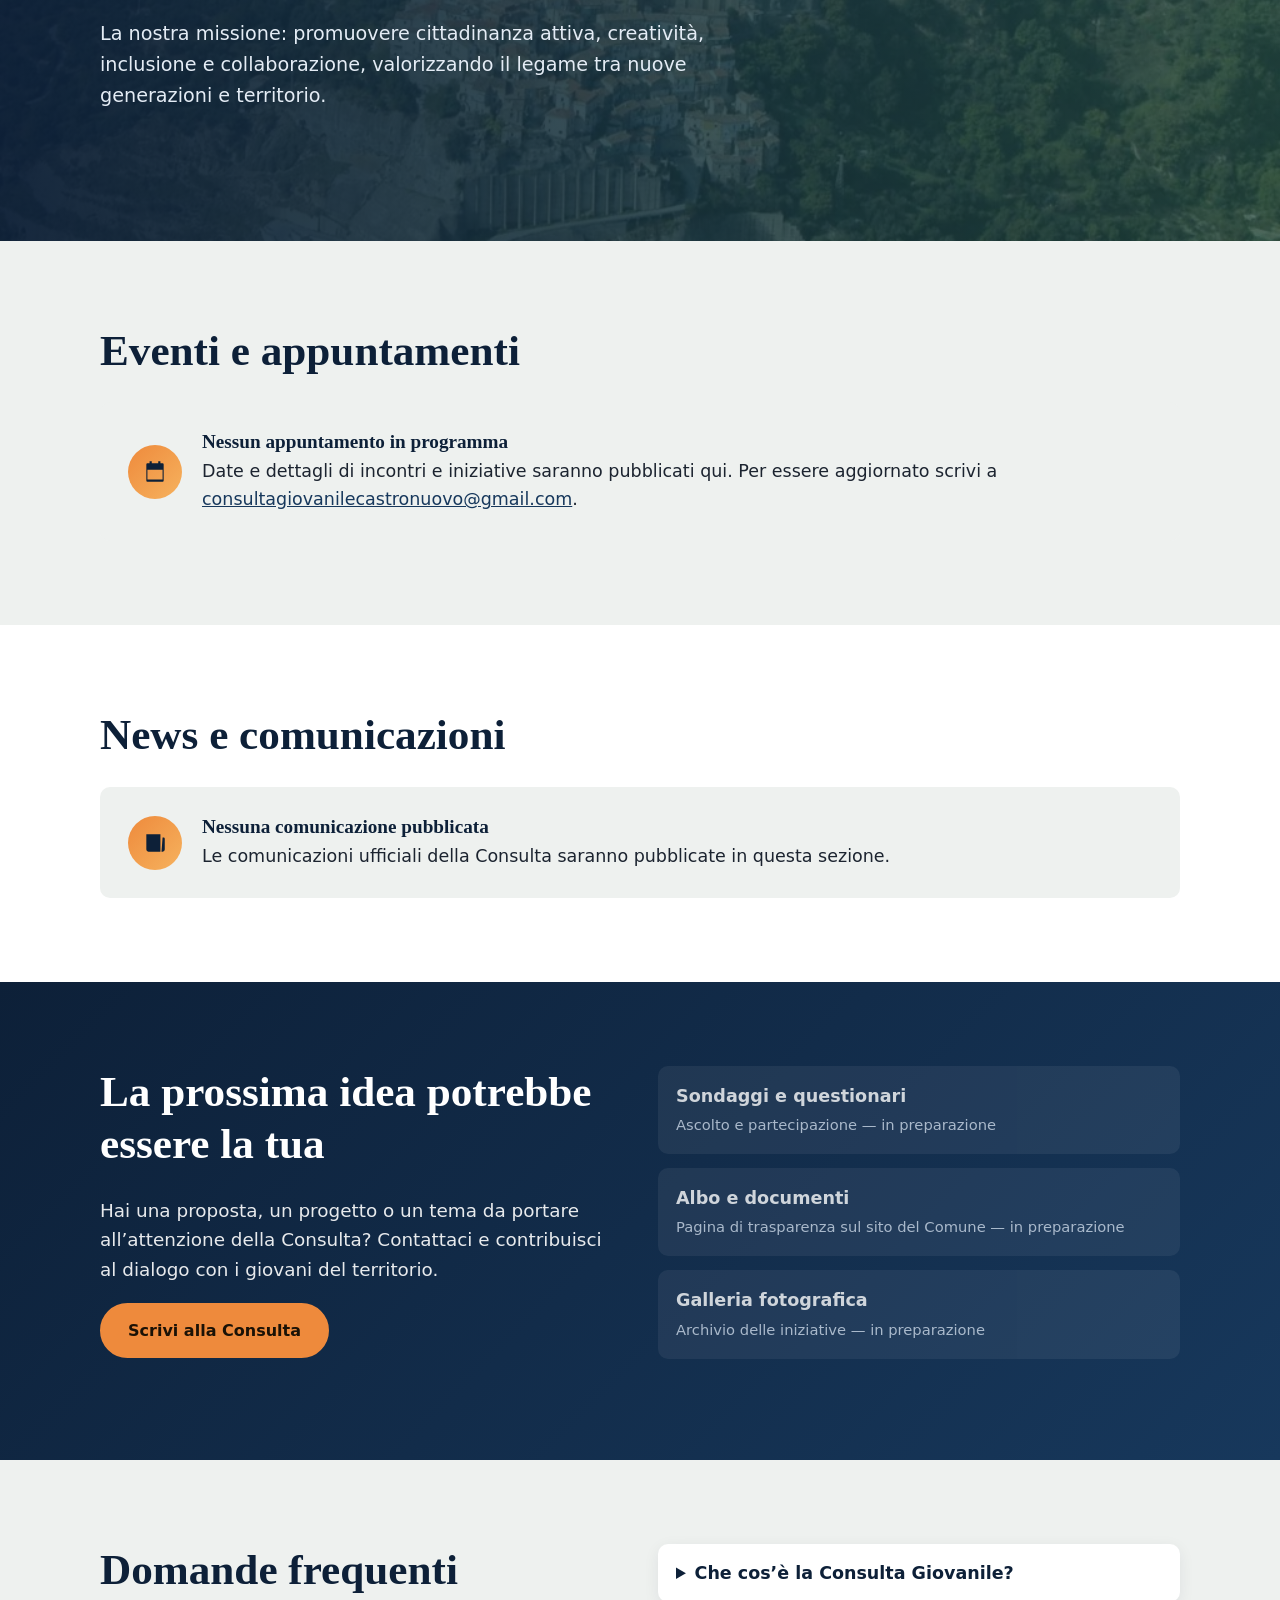
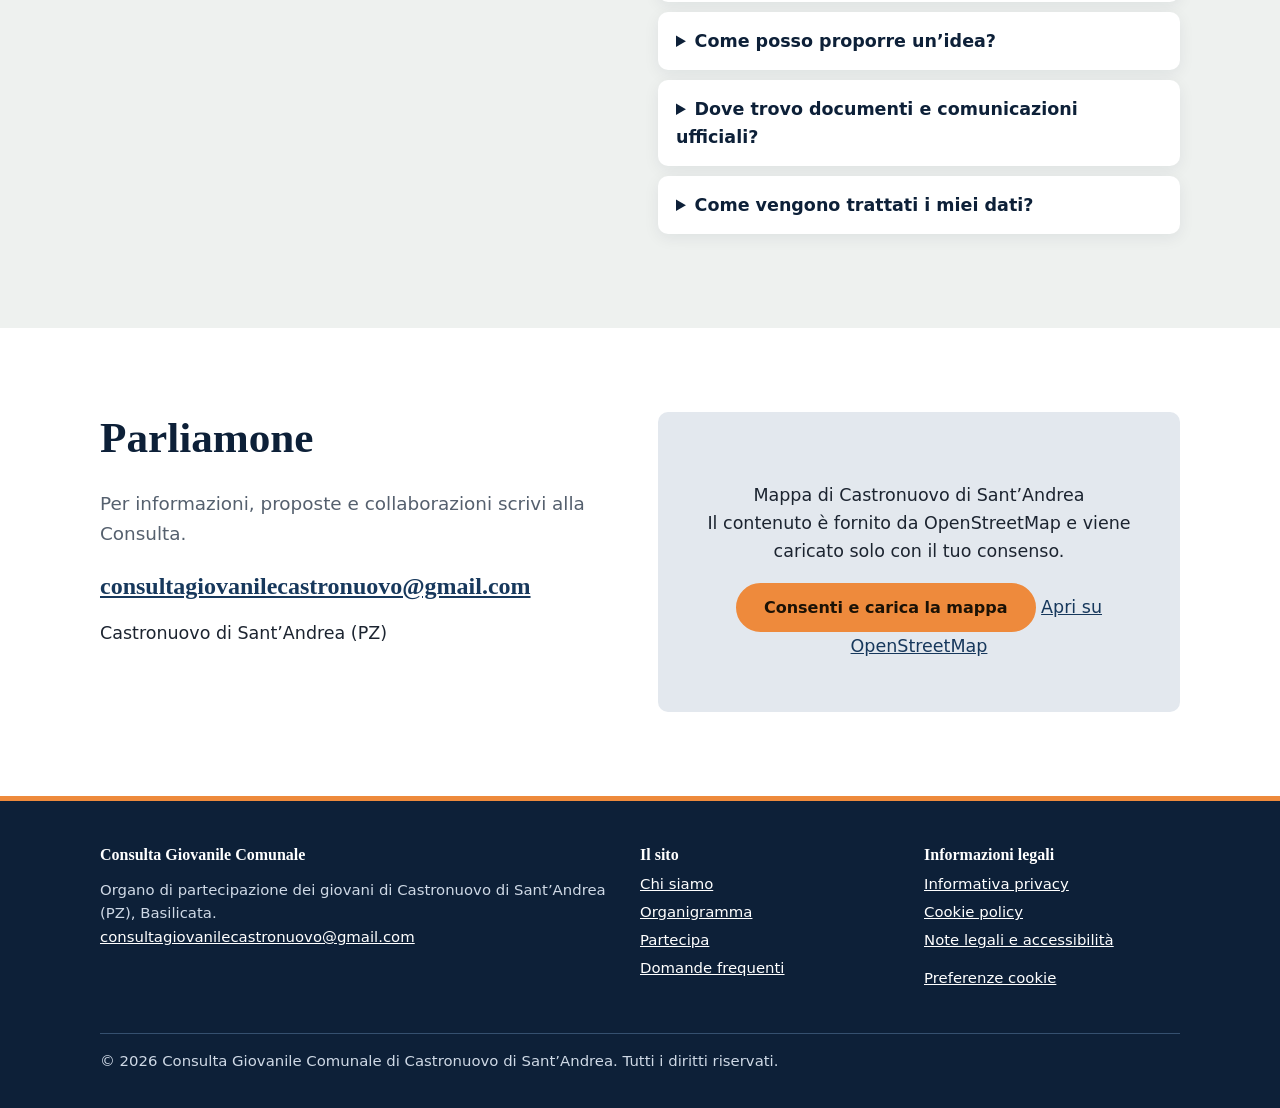
==== commit 78ef0b05: "Update index.html" ====
--- a/index.html
+++ b/index.html
@@ -20,7 +20,7 @@
 <div class="people"><article class="p"><div class="av"><svg viewBox="0 0 24 24" role="img" aria-label="Fotografia non ancora disponibile"><circle cx="12" cy="8" r="4.500"/><path d="M3 21c0-5 4-8 9-8s9 3 9 8z"/></svg></div><div class="role">Presidente</div><h3>Nome Cognome</h3><p>Coordinamento e rappresentanza della Consulta.</p></article><article class="p"><div class="av"><svg viewBox="0 0 24 24" role="img" aria-label="Fotografia non ancora disponibile"><circle cx="12" cy="8" r="4.500"/><path d="M3 21c0-5 4-8 9-8s9 3 9 8z"/></svg></div><div class="role">Vicepresidente</div><h3>Nome Cognome</h3><p>Supporto al Presidente e coordinamento delle attività.</p></article><article class="p"><div class="av"><svg viewBox="0 0 24 24" role="img" aria-label="Fotografia non ancora disponibile"><circle cx="12" cy="8" r="4.500"/><path d="M3 21c0-5 4-8 9-8s9 3 9 8z"/></svg></div><div class="role">Segretario/a</div><h3>Nome Cognome</h3><p>Verbali, comunicazioni e supporto organizzativo.</p></article></div>
 <div class="council"><h3>Il Consiglio</h3><p class="sub">Organo collegiale composto da cinque consiglieri.</p><ul><li>Nome Cognome</li><li>Nome Cognome</li><li>Nome Cognome</li><li>Nome Cognome</li><li>Nome Cognome</li></ul></div></div></section>
 <section class="v" id="attivita"><div class="wrap"><h2>Dalle idee alle iniziative</h2><p class="lead">Ambiti di lavoro aperti al confronto e alle proposte della comunità giovanile.</p><div class="tiles">
-<article class="tile t1"><img src="assets/img/Culturaecreatività.jpg" alt=""><div><h3>Cultura e creatività</h3><p>Iniziative culturali, espressione artistica e tradizioni locali.</p></div></article><article class="tile t2"><img src="assets/img/Aggregazione.jpg" alt=""><div><h3>Aggregazione</h3><p>Occasioni per incontrarsi e rafforzare il senso di comunità.</p></div></article><article class="tile t3"><img src="assets/img/Ideeperilpaese.jpg" alt=""><div><h3>Idee per il paese</h3><p>Proposte per un Castronuovo più vivo e accogliente.</p></div></article><article class="tile t4"><img src="assets/img/panorama.jpg" alt=""><div><h3>Reti e partecipazione</h3><p>Dialogo con il Comune, le associazioni e il territorio.</p></div></article></div></div></section>
+<article class="tile t1"><img src="assets/img/Culturaecreatività.jpg" alt=""><div><h3>Cultura e creatività</h3><p>Iniziative culturali, espressione artistica e tradizioni locali.</p></div></article><article class="tile t2"><img src="assets/img/Aggregazione.jpg" alt=""><div><h3>Aggregazione</h3><p>Occasioni per incontrarsi e rafforzare il senso di comunità.</p></div></article><article class="tile t3"><img src="assets/img/Ideeperilpaese.jpg" alt=""><div><h3>Idee per il paese</h3><p>Proposte per un Castronuovo più vivo e accogliente.</p></div></article><article class="tile t4"><img src="assets/img/Retiepartecipazione.jpg" alt=""><div><h3>Reti e partecipazione</h3><p>Dialogo con il Comune, le associazioni e il territorio.</p></div></article></div></div></section>
 <section class="mis"><img src="assets/img/Lanostramissione.jpg" alt=""><div class="wrap"><h2>Un paese cresce quando ascolta i suoi giovani.</h2><p>La nostra missione: promuovere cittadinanza attiva, creatività, inclusione e collaborazione, valorizzando il legame tra nuove generazioni e territorio.</p></div></section>
 <section class="v" id="eventi"><div class="wrap"><h2>Eventi e appuntamenti</h2><div class="empty"><div class="ic"><svg viewBox="0 0 24 24"><path d="M5 4h2V2h2v2h6V2h2v2h2a1 1 0 011 1v15a1 1 0 01-1 1H5a1 1 0 01-1-1V5a1 1 0 011-1zm0 6v9h14v-9z"/></svg></div><div><h3>Nessun appuntamento in programma</h3><p>Date e dettagli di incontri e iniziative saranno pubblicati qui. Per essere aggiornato scrivi a <a href="mailto:consultagiovanilecastronuovo@gmail.com">consultagiovanilecastronuovo@gmail.com</a>.</p></div></div></div></section>
 <section class="v alt" id="news"><div class="wrap"><h2>News e comunicazioni</h2><div class="empty"><div class="ic"><svg viewBox="0 0 24 24"><path d="M4 4h13v16H6a2 2 0 01-2-2zm15 3h1a1 1 0 011 1v10a2 2 0 01-2 2h-1zM7 8h7v2H7zm0 4h7v2H7z"/></svg></div><div><h3>Nessuna comunicazione pubblicata</h3><p>Le comunicazioni ufficiali della Consulta saranno pubblicate in questa sezione.</p></div></div></div></section>
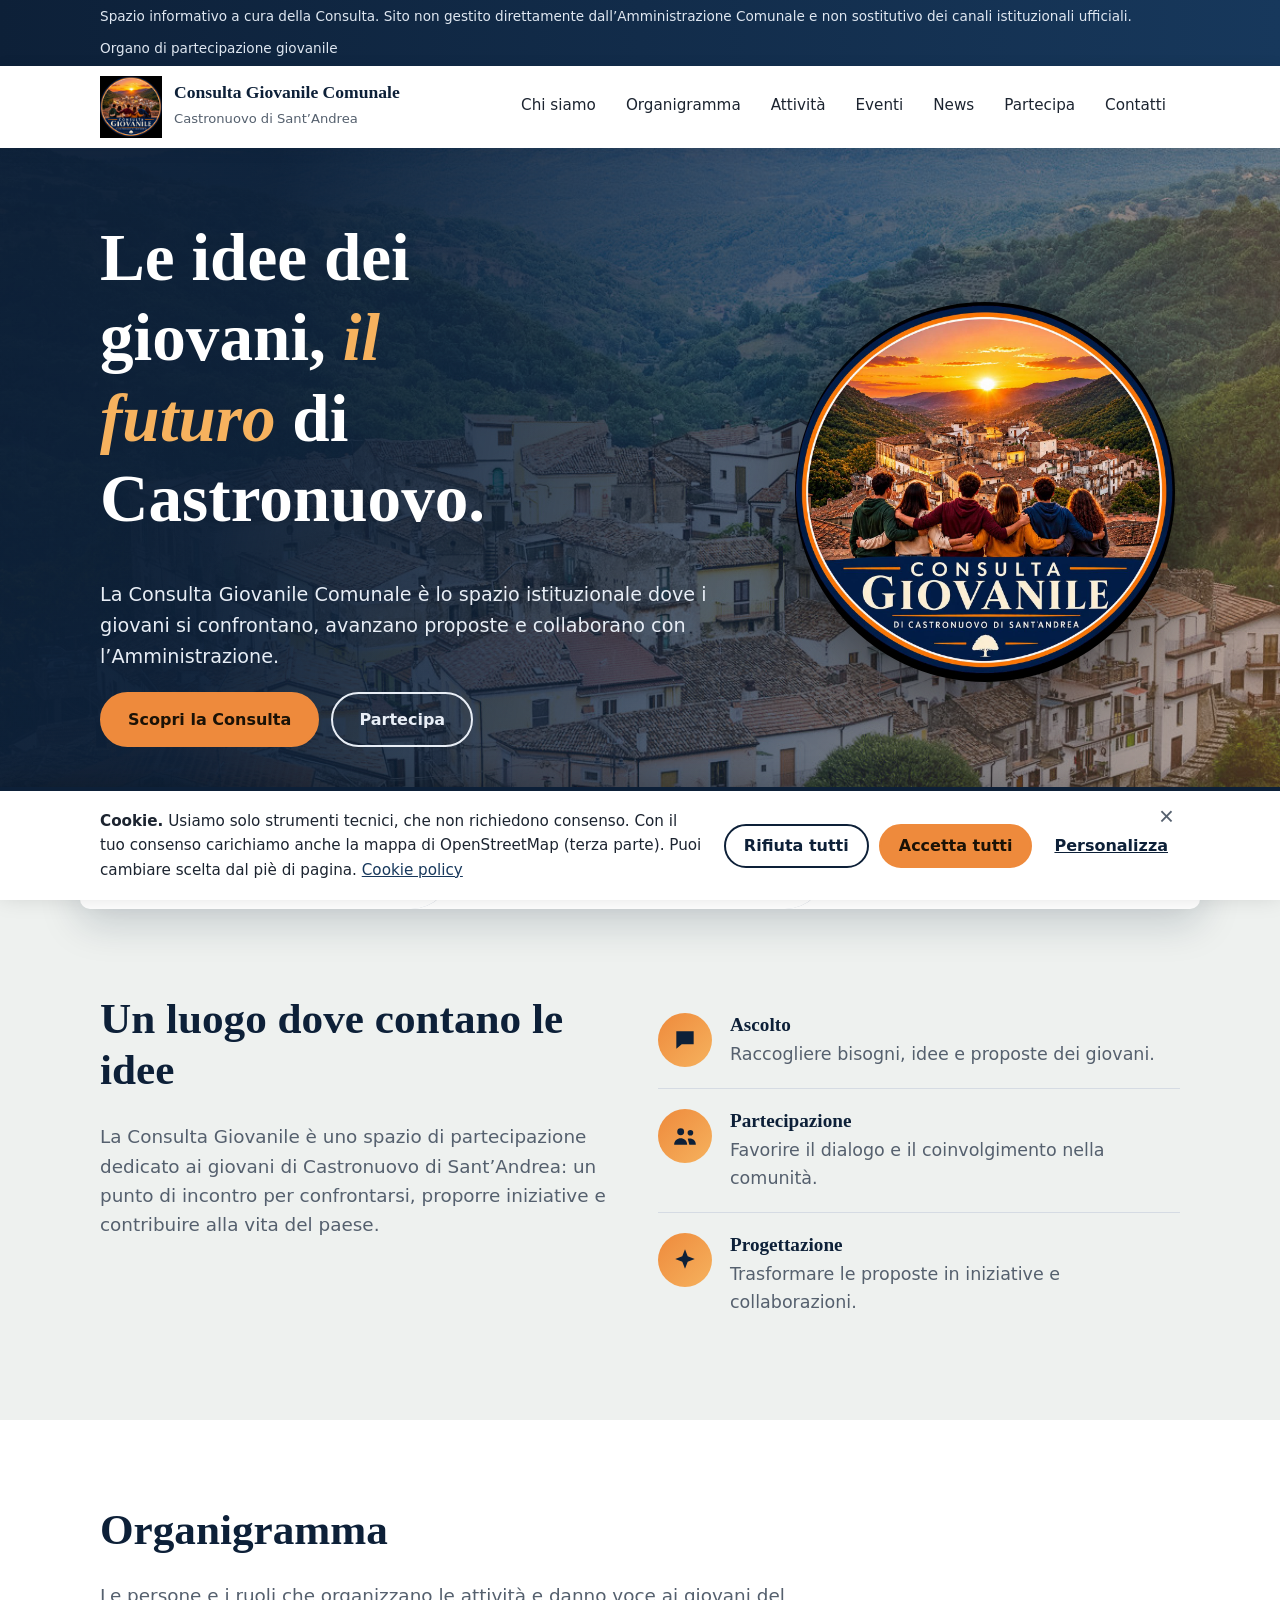
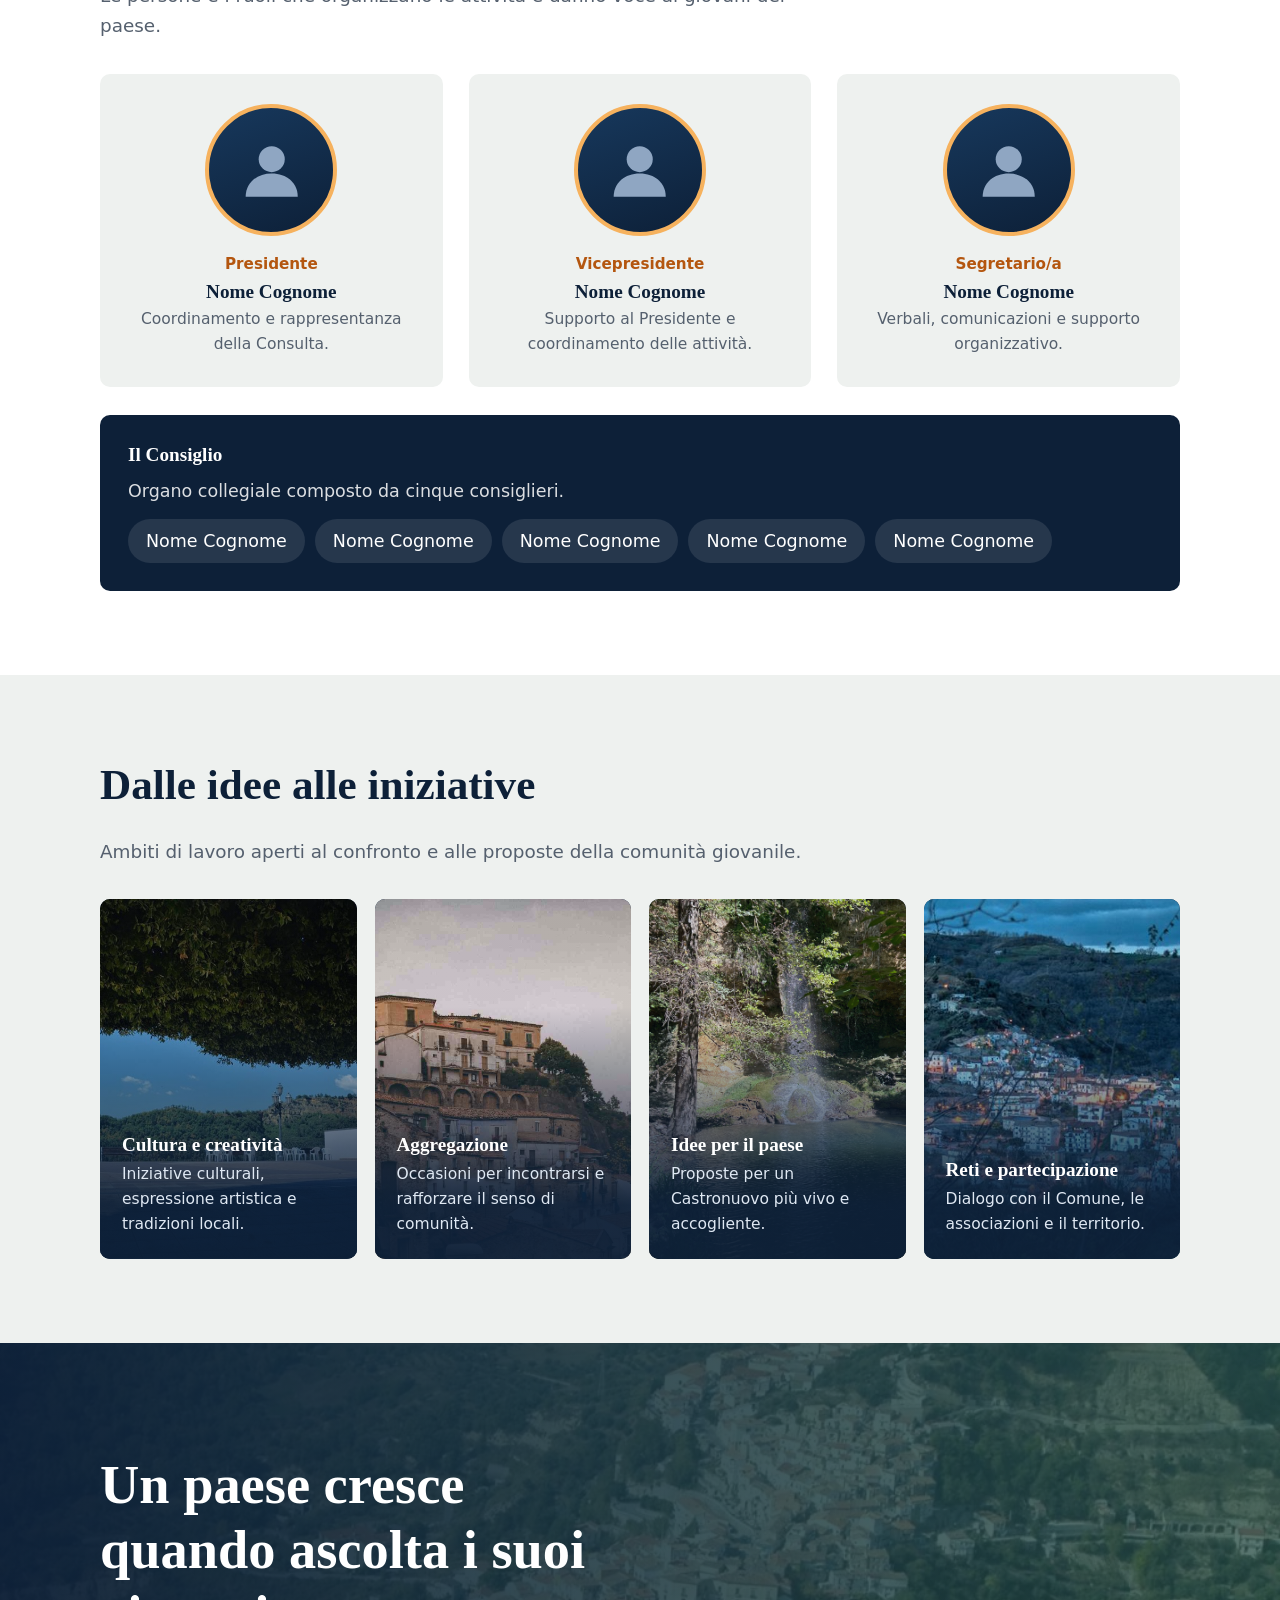
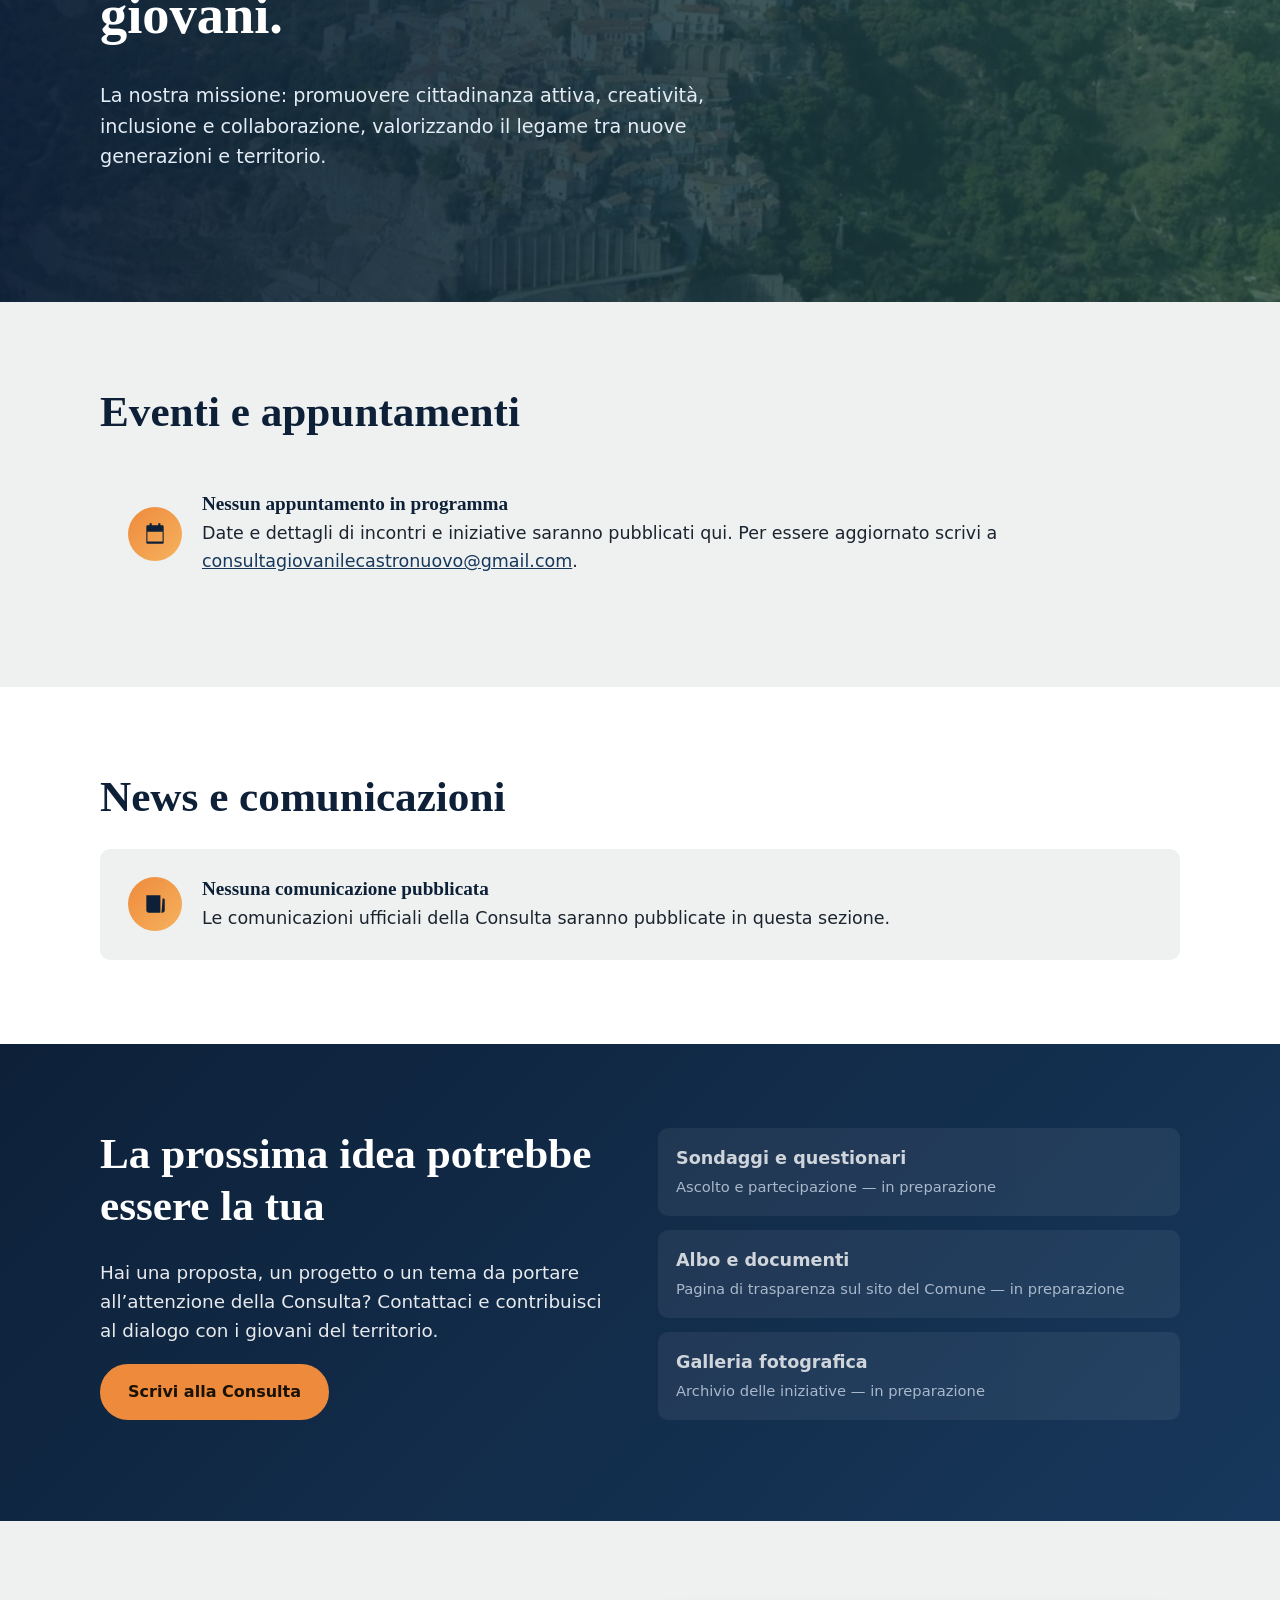
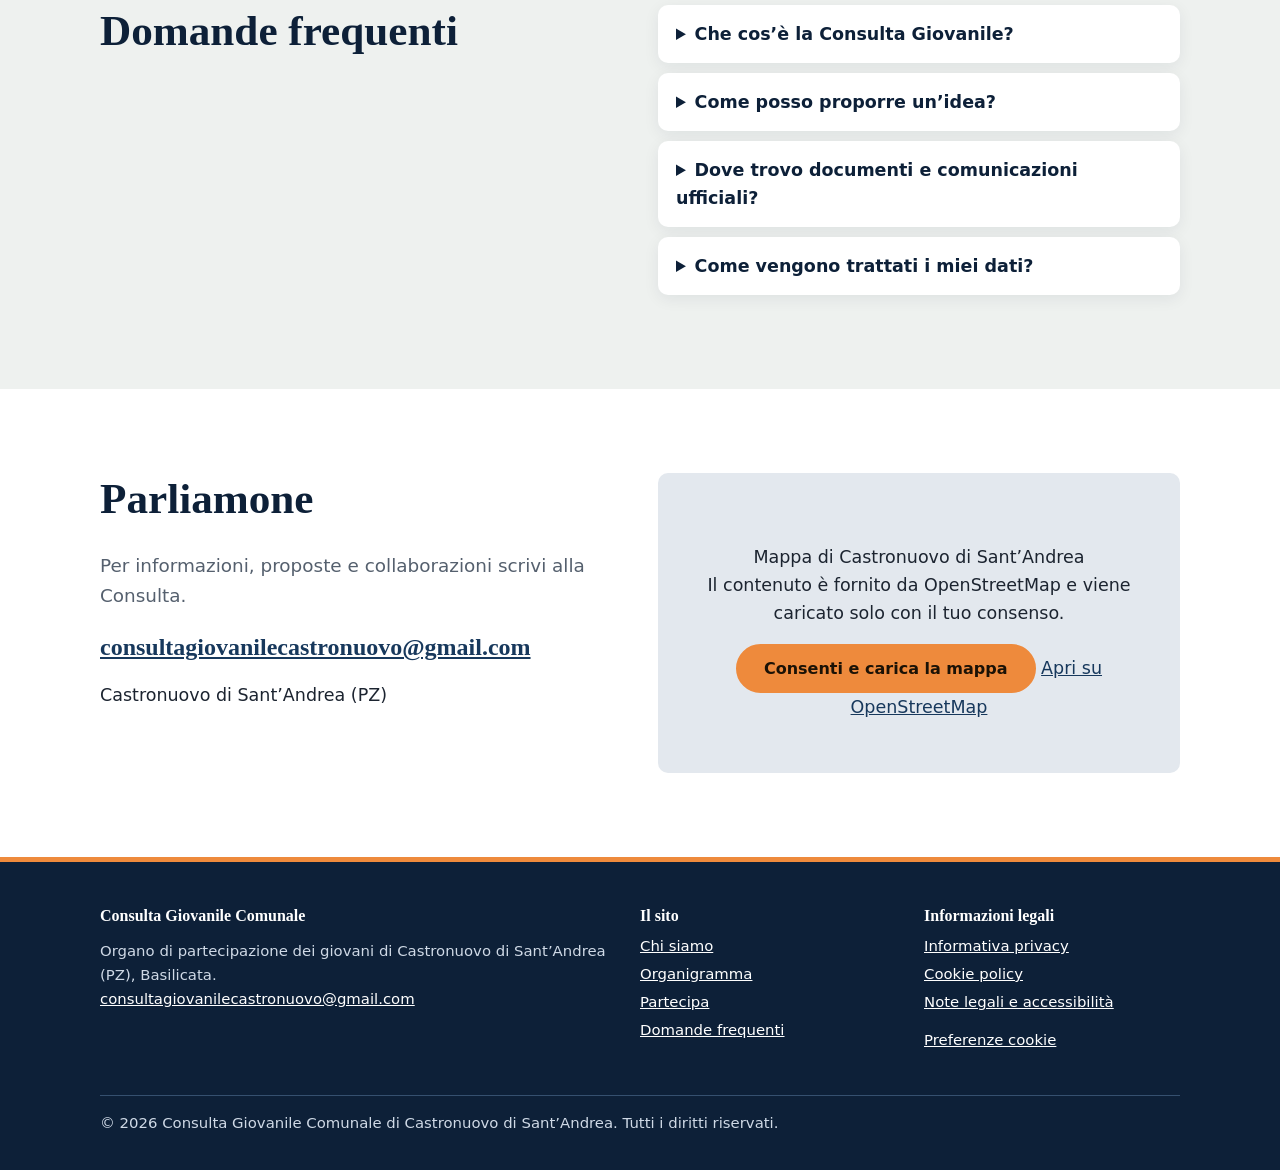
==== commit 0ba4bd1e: "Update index.html" ====
--- a/index.html
+++ b/index.html
@@ -4,7 +4,7 @@
 <meta name="referrer" content="strict-origin-when-cross-origin"><meta name="theme-color" content="#12263f">
 <title>Consulta Giovanile Comunale | Castronuovo di Sant’Andrea</title><meta name="description" content="Sito istituzionale della Consulta Giovanile Comunale di Castronuovo di Sant’Andrea: organigramma, attività, eventi e modi per partecipare."><link rel="icon" href="assets/img/favicon.png"><link rel="stylesheet" href="style.css"></head>
 <body><a class="skip" href="#main">Vai al contenuto principale</a>
-<div class="topbar"><div class="wrap"><span>Comune di Castronuovo di Sant’Andrea · Provincia di Potenza</span><span>Organo di partecipazione giovanile</span></div></div>
+<div class="topbar"><div class="wrap"><span>Spazio informativo a cura della Consulta. Sito non gestito direttamente dall’Amministrazione Comunale e non sostitutivo dei canali istituzionali ufficiali.</span><span>Organo di partecipazione giovanile</span></div></div>
 <header class="site"><div class="wrap bar"><a class="brand" href="index.html"><img src="assets/img/logo.png" alt="Logo della Consulta Giovanile"><span><b>Consulta Giovanile Comunale</b><small>Castronuovo di Sant’Andrea</small></span></a>
 <button class="burger" type="button" aria-expanded="false" aria-controls="menu">Menu</button>
 <nav id="menu" aria-label="Navigazione principale"><ul><li><a href="#chi-siamo">Chi siamo</a></li><li><a href="#organigramma">Organigramma</a></li><li><a href="#attivita">Attività</a></li><li><a href="#eventi">Eventi</a></li><li><a href="#news">News</a></li><li><a href="#partecipa">Partecipa</a></li><li><a href="#contatti">Contatti</a></li></ul></nav></div></header>
--- a/style.css
+++ b/style.css
@@ -106,11 +106,10 @@
 .tile img{position:absolute;inset:0;width:100%;height:100%;object-fit:cover;transition:transform .6s}.tile:hover img{transform:scale(1.07)}
 .tile:after{content:"";position:absolute;inset:0;background:linear-gradient(0deg,rgba(13,32,56,.95) 15%,rgba(13,32,56,.1) 70%)}
 .tile div{position:relative;z-index:1;padding:22px}.tile h3{color:#fff;margin:0 0 6px}.tile p{margin:0;color:#dfe8f3;font-size:.97rem}
-.t1 img{object-position:10% 20%;transform-origin:10% 20%}.t2 img{object-position:60% 80%}.t3 img{object-position:90% 10%}.t4 img{object-position:50% 50%}
 .mis{position:relative;color:#fff;padding:110px 0;overflow:hidden;background:var(--navy)}
 .mis img{position:absolute;inset:0;width:100%;height:100%;object-fit:cover;object-position:50% 30%;opacity:.55}
 .mis:after{content:"";position:absolute;inset:0;background:linear-gradient(90deg,rgba(13,32,56,.92),rgba(47,93,70,.55))}
-.mis .wrap{position:relative;z-index1;z-index:1}.mis h2{color:#fff;font-size:clamp(2rem,4.4vw,3.4rem);max-width:18ch}.mis p{max-width:56ch;font-size:1.2rem;color:#e4ecf5}
+.mis .wrap{position:relative;z-index:1}.mis h2{color:#fff;font-size:clamp(2rem,4.4vw,3.4rem);max-width:18ch}.mis p{max-width:56ch;font-size:1.2rem;color:#e4ecf5}
 .empty{border-radius:10px;border:0;background:var(--bg);display:flex;gap:20px;align-items:center}.v.alt .empty{background:var(--bg)}.empty h3{margin:0 0 4px}.empty p{margin:0}
 .link{border-radius:10px;border:0;border-left:0;background:rgba(255,255,255,.08);color:#fff;transition:background .2s}
 .link strong{color:#fff;font-size:1.1rem}.link span{color:#cfdbea}
@@ -124,6 +123,10 @@
 @media(max-width:860px){.h .wrap{grid-template-columns:1fr;padding-bottom:90px}.h .logo{width:200px;order:-1;justify-self:start}.quick .wrap{grid-template-columns:1fr}.quick a{border-right:0;border-bottom:1px solid var(--line)}nav a{border-radius:var(--r)}}
 @media(prefers-reduced-motion:reduce){.h>img.bg{animation:none;transform:none}.tile img{transition:none}}
 .council .sub{margin:0;opacity:.85}.linkbtn.dk{color:var(--navy2)}
+/* Riquadri attività: foto intere, senza zoom. Per spostare il ritaglio usa p.es. .t1 img{object-position:center top} */
+.tile{min-height:360px}
+.tile img{transform:none;object-position:center}
+.tile:hover img{transform:scale(1.05)}
 /* ===== mobile ===== */
 html{-webkit-text-size-adjust:100%;overflow-x:clip}body{overflow-wrap:break-word}
 .two>*,.fgrid>*,.grid>*{min-width:0}.mail,.doc a,footer a{overflow-wrap:anywhere}
@@ -154,7 +157,5 @@
 @media(max-width:380px){.brand small{display:none}}
 #cb .btn.cfg{border-color:transparent;text-decoration:underline;padding:6px 10px;min-height:44px}
 @media(max-width:860px){#cb .acts .btn[data-a=cfg]{flex:1 1 100%}#cb{padding-top:12px}}
-.t1 img{transform:scale(1.8);transform-origin:12% 30%}.t2 img{transform:scale(1.7);transform-origin:55% 85%}.t3 img{transform:scale(1.6);transform-origin:95% 20%}.t4 img{transform:scale(1.15)}
-.tile:hover img{transform:scale(1.9)}.t4:hover img{transform:scale(1.25)}
 @media(max-width:860px){.p{display:grid;grid-template-columns:84px 1fr;gap:2px 16px;text-align:left;align-items:center;padding:18px}.p .av{grid-row:1/4;width:84px;height:84px;margin:0}.p h3{margin:0}.p .role{font-size:.9rem}}
 @media(prefers-reduced-motion:reduce){.tile:hover img{transform:none}}
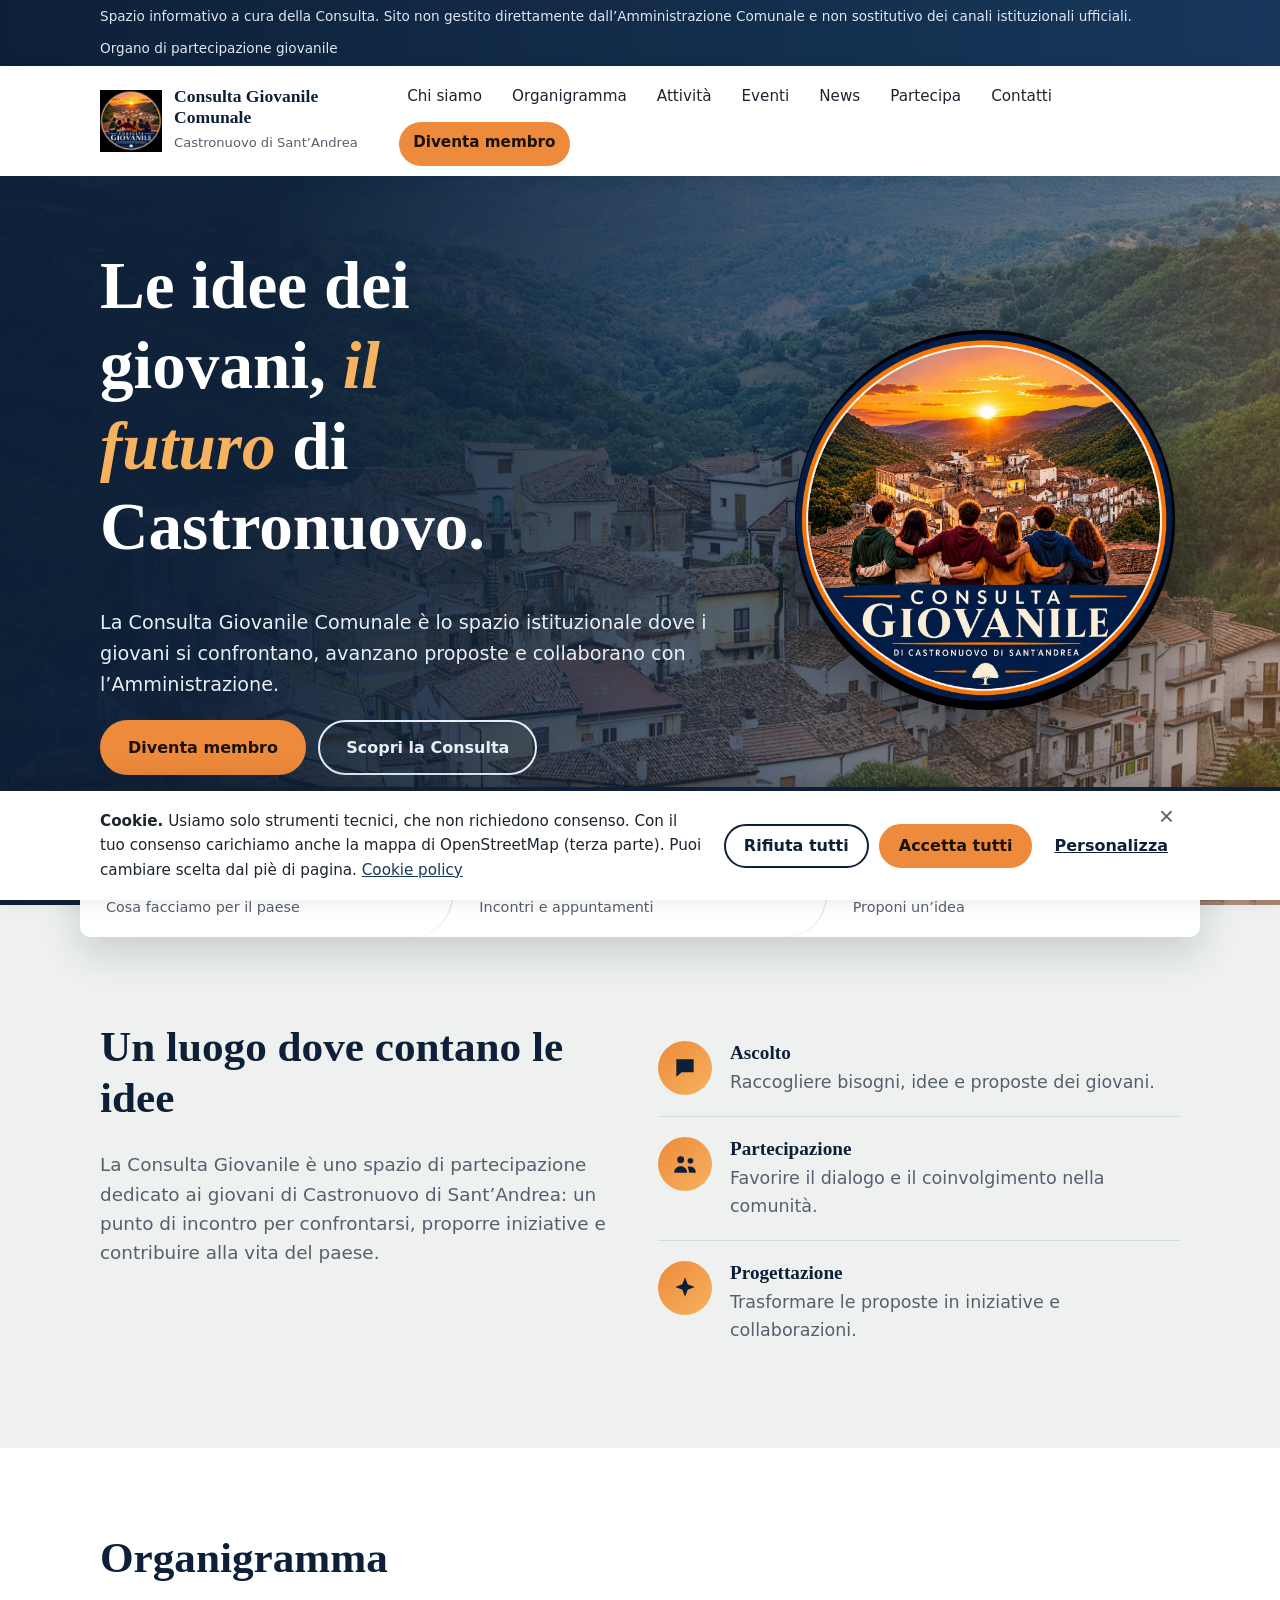
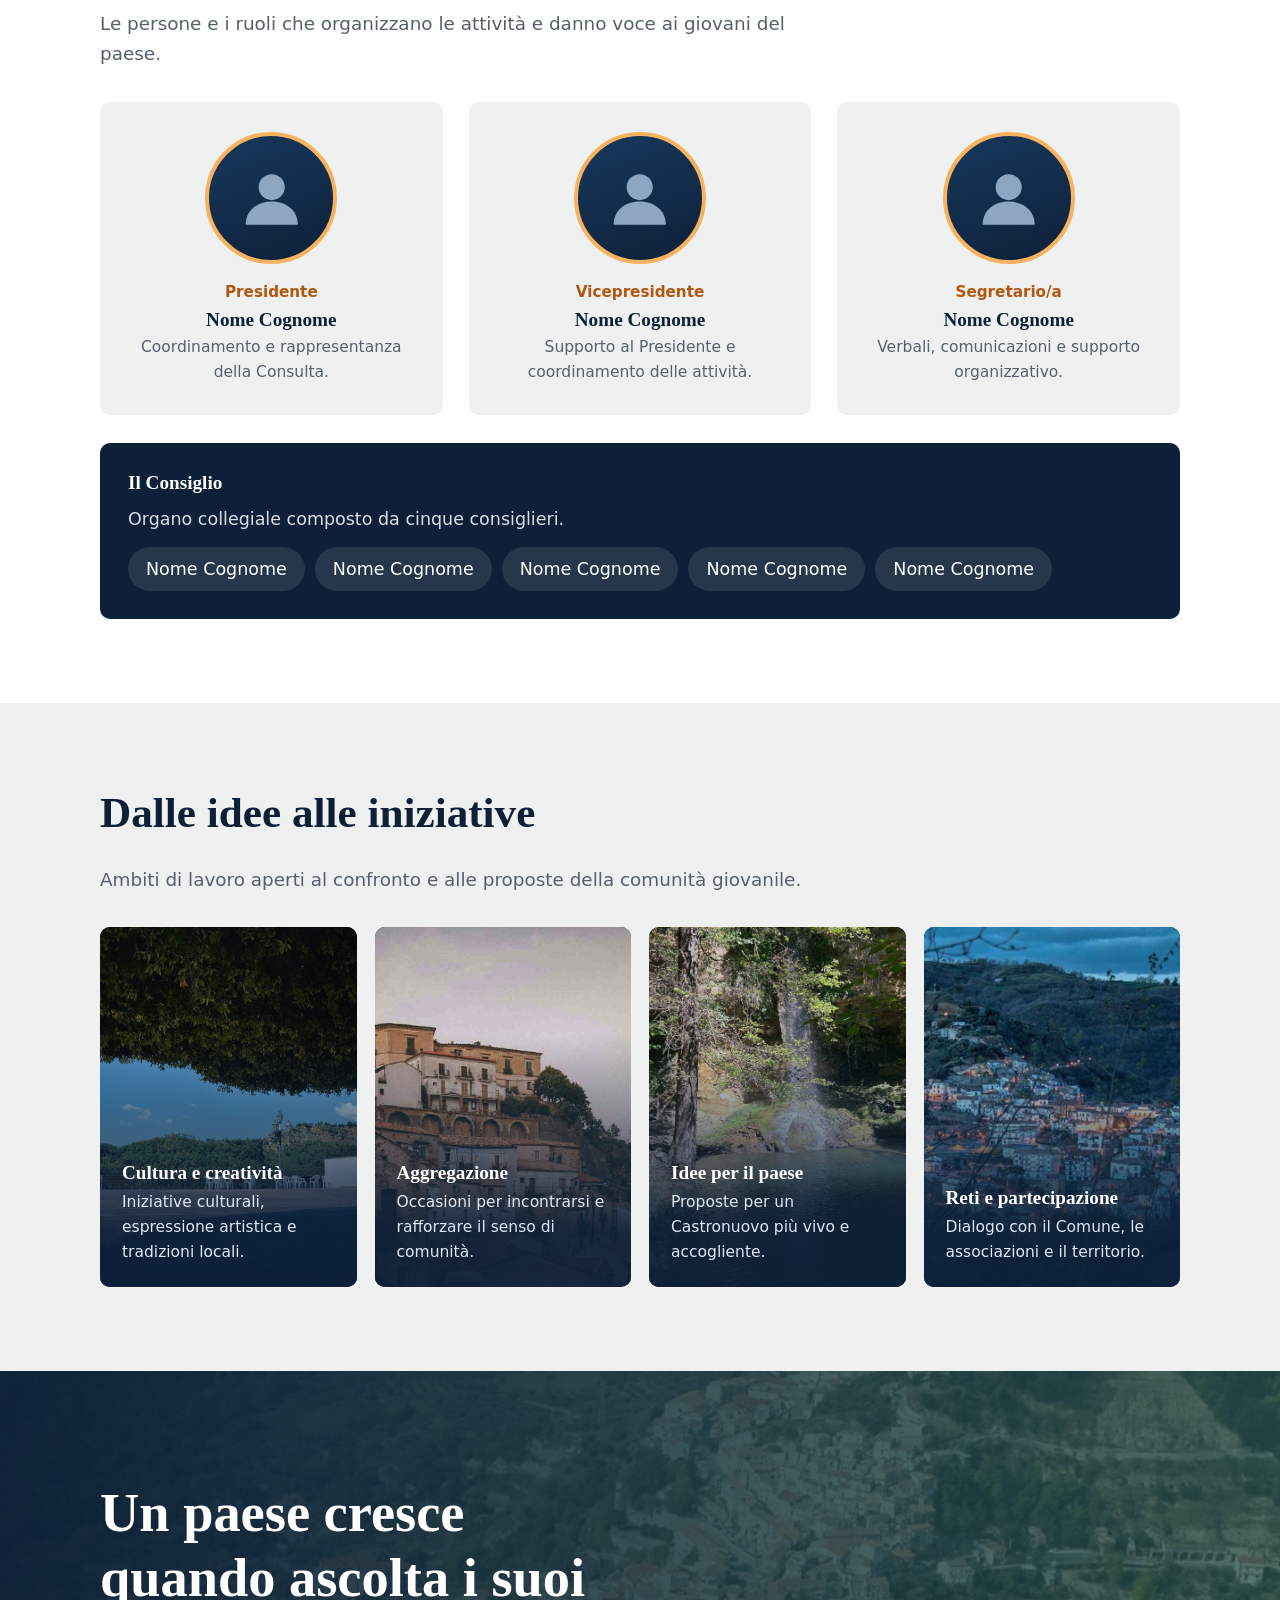
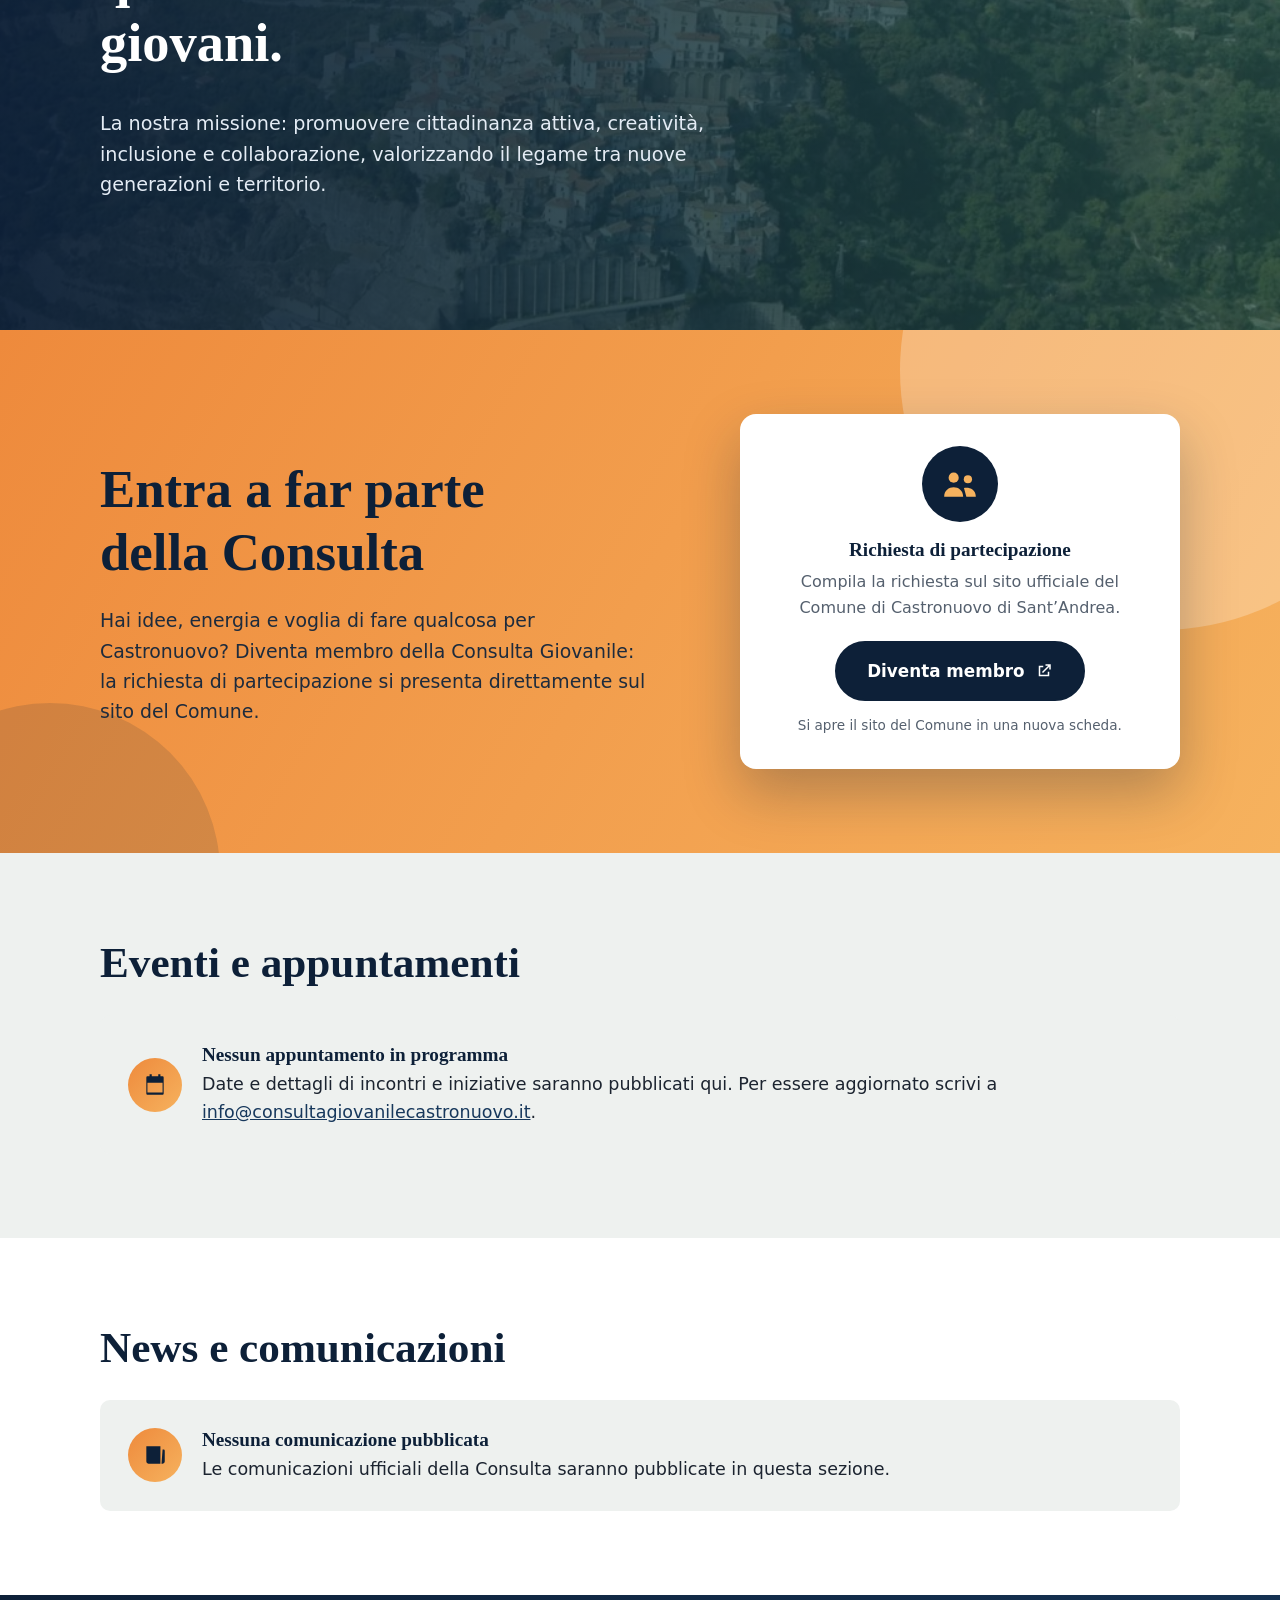
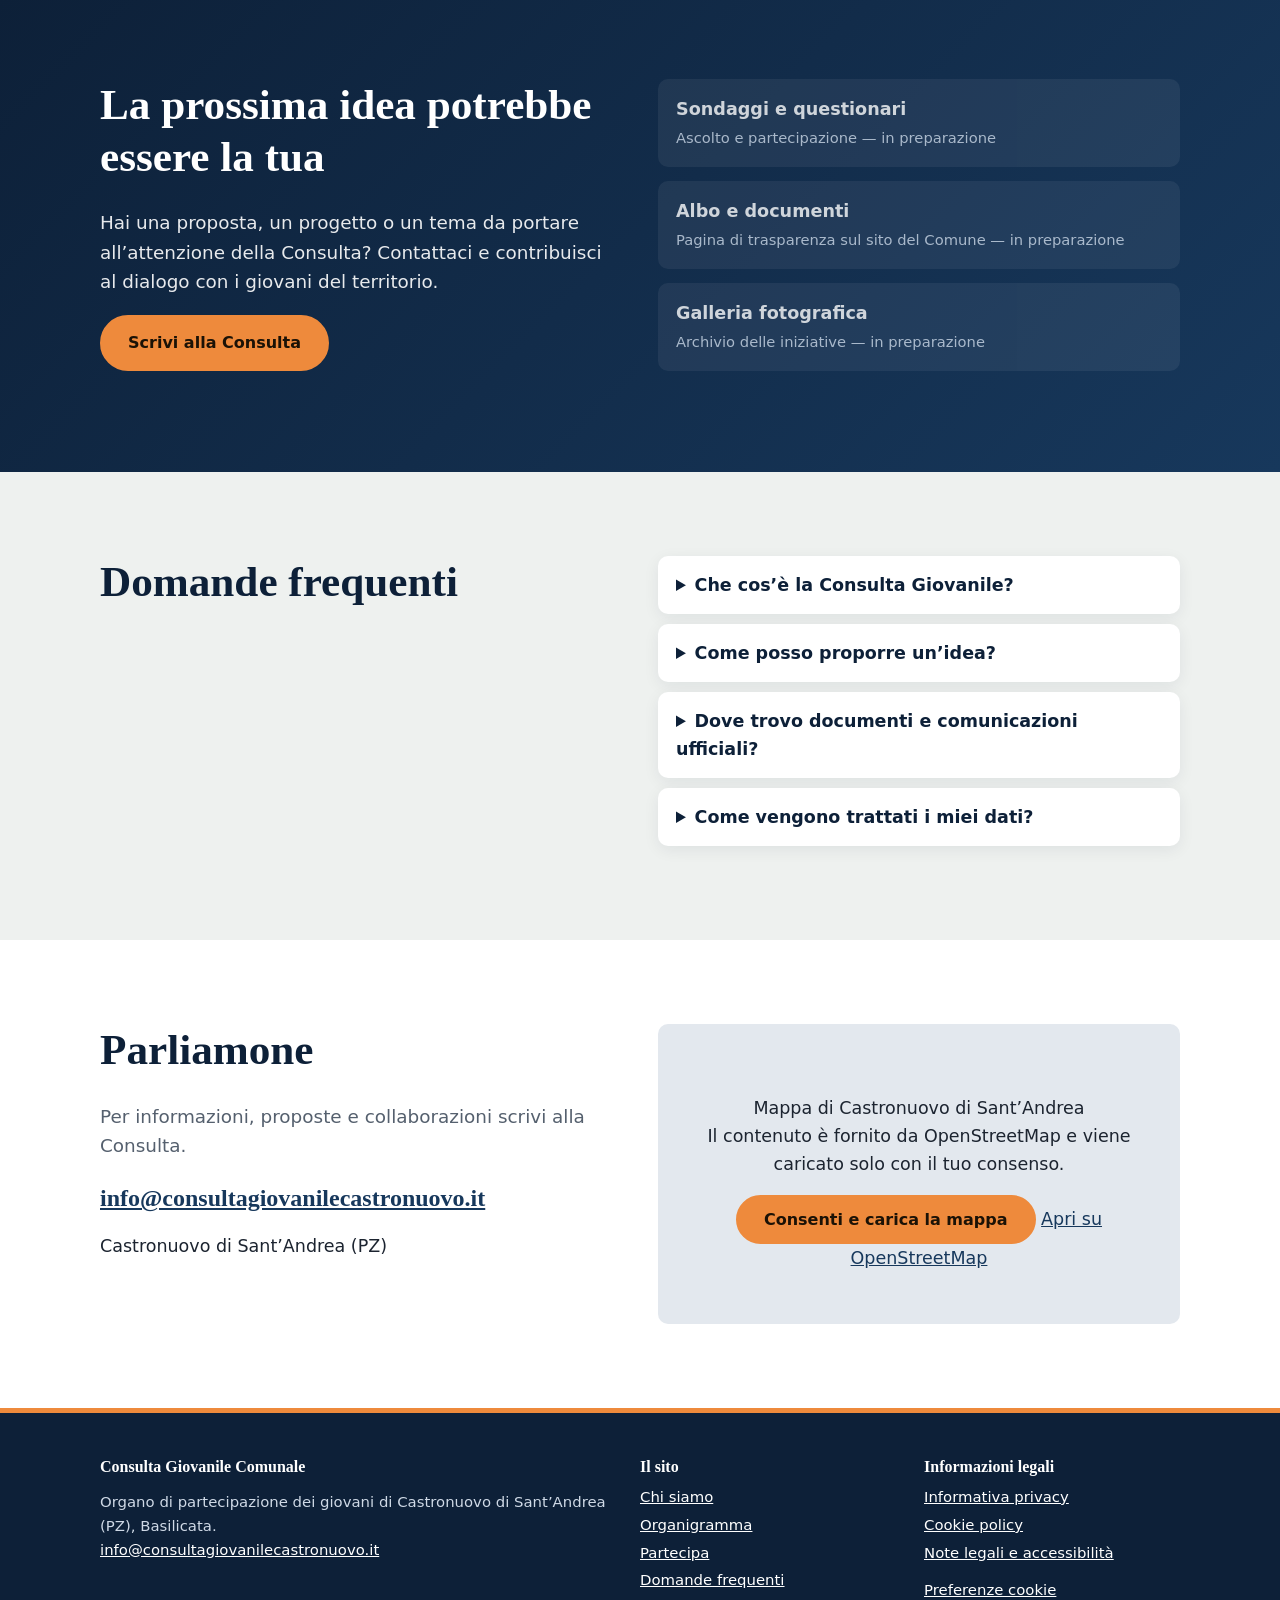
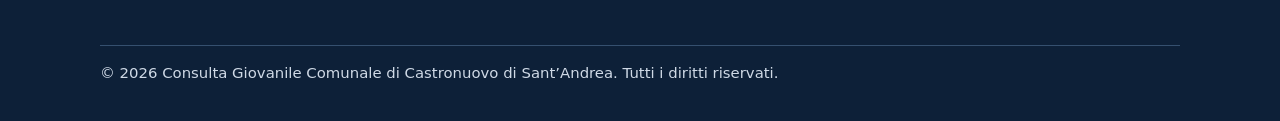
==== commit fbd9694b: "Add files via upload" ====
--- a/index.html
+++ b/index.html
@@ -7,11 +7,11 @@
 <div class="topbar"><div class="wrap"><span>Spazio informativo a cura della Consulta. Sito non gestito direttamente dall’Amministrazione Comunale e non sostitutivo dei canali istituzionali ufficiali.</span><span>Organo di partecipazione giovanile</span></div></div>
 <header class="site"><div class="wrap bar"><a class="brand" href="index.html"><img src="assets/img/logo.png" alt="Logo della Consulta Giovanile"><span><b>Consulta Giovanile Comunale</b><small>Castronuovo di Sant’Andrea</small></span></a>
 <button class="burger" type="button" aria-expanded="false" aria-controls="menu">Menu</button>
-<nav id="menu" aria-label="Navigazione principale"><ul><li><a href="#chi-siamo">Chi siamo</a></li><li><a href="#organigramma">Organigramma</a></li><li><a href="#attivita">Attività</a></li><li><a href="#eventi">Eventi</a></li><li><a href="#news">News</a></li><li><a href="#partecipa">Partecipa</a></li><li><a href="#contatti">Contatti</a></li></ul></nav></div></header>
+<nav id="menu" aria-label="Navigazione principale"><ul><li><a href="#chi-siamo">Chi siamo</a></li><li><a href="#organigramma">Organigramma</a></li><li><a href="#attivita">Attività</a></li><li><a href="#eventi">Eventi</a></li><li><a href="#news">News</a></li><li><a href="#partecipa">Partecipa</a></li><li><a href="#contatti">Contatti</a></li><li><a class="navcta" href="#iscrizione">Diventa membro</a></li></ul></nav></div></header>
 <main id="main"><section class="h"><img class="bg" src="assets/img/panorama.jpg" alt="Panorama di Castronuovo di Sant’Andrea" fetchpriority="high"><div class="wrap"><div>
 <h1>Le idee dei giovani, <em>il futuro</em> di Castronuovo.</h1>
 <p>La Consulta Giovanile Comunale è lo spazio istituzionale dove i giovani si confrontano, avanzano proposte e collaborano con l’Amministrazione.</p>
-<p><a class="btn" href="#chi-siamo">Scopri la Consulta</a> &nbsp;<a class="btn alt" href="#partecipa">Partecipa</a></p></div>
+<p><a class="btn" href="https://www.comune.castronuovo.pz.it/sito/home" target="_blank" rel="noopener noreferrer">Diventa membro<span class="sr"> (si apre in una nuova scheda)</span></a> &nbsp;<a class="btn alt" href="#chi-siamo">Scopri la Consulta</a></p></div>
 <img class="logo" src="assets/img/logo.png" alt="Logo della Consulta Giovanile di Castronuovo di Sant’Andrea"></div></section>
 <nav class="quick" aria-label="Accessi rapidi"><div class="wrap"><a href="#attivita">Le attività<small>Cosa facciamo per il paese</small></a><a href="#eventi">Eventi<small>Incontri e appuntamenti</small></a><a href="#partecipa">La tua voce<small>Proponi un’idea</small></a></div></nav>
 <section class="v" id="chi-siamo"><div class="wrap two"><div><h2>Un luogo dove contano le idee</h2><p class="lead">La Consulta Giovanile è uno spazio di partecipazione dedicato ai giovani di Castronuovo di Sant’Andrea: un punto di incontro per confrontarsi, proporre iniziative e contribuire alla vita del paese.</p></div>
@@ -22,18 +22,21 @@
 <section class="v" id="attivita"><div class="wrap"><h2>Dalle idee alle iniziative</h2><p class="lead">Ambiti di lavoro aperti al confronto e alle proposte della comunità giovanile.</p><div class="tiles">
 <article class="tile t1"><img src="assets/img/Culturaecreatività.jpg" alt=""><div><h3>Cultura e creatività</h3><p>Iniziative culturali, espressione artistica e tradizioni locali.</p></div></article><article class="tile t2"><img src="assets/img/Aggregazione.jpg" alt=""><div><h3>Aggregazione</h3><p>Occasioni per incontrarsi e rafforzare il senso di comunità.</p></div></article><article class="tile t3"><img src="assets/img/Ideeperilpaese.jpg" alt=""><div><h3>Idee per il paese</h3><p>Proposte per un Castronuovo più vivo e accogliente.</p></div></article><article class="tile t4"><img src="assets/img/Retiepartecipazione.jpg" alt=""><div><h3>Reti e partecipazione</h3><p>Dialogo con il Comune, le associazioni e il territorio.</p></div></article></div></div></section>
 <section class="mis"><img src="assets/img/Lanostramissione.jpg" alt=""><div class="wrap"><h2>Un paese cresce quando ascolta i suoi giovani.</h2><p>La nostra missione: promuovere cittadinanza attiva, creatività, inclusione e collaborazione, valorizzando il legame tra nuove generazioni e territorio.</p></div></section>
-<section class="v" id="eventi"><div class="wrap"><h2>Eventi e appuntamenti</h2><div class="empty"><div class="ic"><svg viewBox="0 0 24 24"><path d="M5 4h2V2h2v2h6V2h2v2h2a1 1 0 011 1v15a1 1 0 01-1 1H5a1 1 0 01-1-1V5a1 1 0 011-1zm0 6v9h14v-9z"/></svg></div><div><h3>Nessun appuntamento in programma</h3><p>Date e dettagli di incontri e iniziative saranno pubblicati qui. Per essere aggiornato scrivi a <a href="mailto:consultagiovanilecastronuovo@gmail.com">consultagiovanilecastronuovo@gmail.com</a>.</p></div></div></div></section>
+<section class="join" id="iscrizione"><div class="wrap"><div><h2>Entra a far parte della Consulta</h2><p>Hai idee, energia e voglia di fare qualcosa per Castronuovo? Diventa membro della Consulta Giovanile: la richiesta di partecipazione si presenta direttamente sul sito del Comune.</p></div>
+<div class="jcard"><div class="ic"><svg viewBox="0 0 24 24" aria-hidden="true"><circle cx="8" cy="8" r="3.2"/><circle cx="17" cy="9" r="2.6"/><path d="M2 20c0-4 3-6 6-6s6 2 6 6zM14.5 14.5c3-.6 7.5.5 7.5 5.5h-6z"/></svg></div><h3>Richiesta di partecipazione</h3><p>Compila la richiesta sul sito ufficiale del Comune di Castronuovo di Sant’Andrea.</p>
+<a class="btn big" href="https://www.comune.castronuovo.pz.it/sito/home" target="_blank" rel="noopener noreferrer">Diventa membro <svg viewBox="0 0 24 24" aria-hidden="true"><path d="M14 3h7v7h-2V6.4l-8.3 8.3-1.4-1.4L17.6 5H14zM5 5h6v2H7v10h10v-4h2v6H5z"/></svg><span class="sr"> (si apre in una nuova scheda)</span></a><p class="note">Si apre il sito del Comune in una nuova scheda.</p></div></div></section>
+<section class="v" id="eventi"><div class="wrap"><h2>Eventi e appuntamenti</h2><div class="empty"><div class="ic"><svg viewBox="0 0 24 24"><path d="M5 4h2V2h2v2h6V2h2v2h2a1 1 0 011 1v15a1 1 0 01-1 1H5a1 1 0 01-1-1V5a1 1 0 011-1zm0 6v9h14v-9z"/></svg></div><div><h3>Nessun appuntamento in programma</h3><p>Date e dettagli di incontri e iniziative saranno pubblicati qui. Per essere aggiornato scrivi a <a href="mailto:info@consultagiovanilecastronuovo.it">info@consultagiovanilecastronuovo.it</a>.</p></div></div></div></section>
 <section class="v alt" id="news"><div class="wrap"><h2>News e comunicazioni</h2><div class="empty"><div class="ic"><svg viewBox="0 0 24 24"><path d="M4 4h13v16H6a2 2 0 01-2-2zm15 3h1a1 1 0 011 1v10a2 2 0 01-2 2h-1zM7 8h7v2H7zm0 4h7v2H7z"/></svg></div><div><h3>Nessuna comunicazione pubblicata</h3><p>Le comunicazioni ufficiali della Consulta saranno pubblicate in questa sezione.</p></div></div></div></section>
-<section class="v dark" id="partecipa"><div class="wrap two"><div><h2>La prossima idea potrebbe essere la tua</h2><p class="lead">Hai una proposta, un progetto o un tema da portare all’attenzione della Consulta? Contattaci e contribuisci al dialogo con i giovani del territorio.</p><p><a class="btn" href="mailto:consultagiovanilecastronuovo@gmail.com">Scrivi alla Consulta</a></p></div>
+<section class="v dark" id="partecipa"><div class="wrap two"><div><h2>La prossima idea potrebbe essere la tua</h2><p class="lead">Hai una proposta, un progetto o un tema da portare all’attenzione della Consulta? Contattaci e contribuisci al dialogo con i giovani del territorio.</p><p><a class="btn" href="mailto:info@consultagiovanilecastronuovo.it">Scrivi alla Consulta</a></p></div>
 <div class="links"><div class="link off" aria-disabled="true"><strong>Sondaggi e questionari</strong><span>Ascolto e partecipazione — in preparazione</span></div><div class="link off" aria-disabled="true"><strong>Albo e documenti</strong><span>Pagina di trasparenza sul sito del Comune — in preparazione</span></div><div class="link off" aria-disabled="true"><strong>Galleria fotografica</strong><span>Archivio delle iniziative — in preparazione</span></div></div></div></section>
 <section class="v" id="faq"><div class="wrap two"><div><h2>Domande frequenti</h2></div><div>
 <details><summary>Che cos’è la Consulta Giovanile?</summary><p>È uno spazio di partecipazione e confronto che favorisce il coinvolgimento dei giovani nella vita sociale, culturale e istituzionale del territorio.</p></details>
-<details><summary>Come posso proporre un’idea?</summary><p>Scrivi a consultagiovanilecastronuovo@gmail.com descrivendo la proposta o il tema che vuoi condividere.</p></details>
+<details><summary>Come posso proporre un’idea?</summary><p>Scrivi a info@consultagiovanilecastronuovo.it descrivendo la proposta o il tema che vuoi condividere.</p></details>
 <details><summary>Dove trovo documenti e comunicazioni ufficiali?</summary><p>Nella sezione Partecipa sarà collegata la pagina dedicata sul sito del Comune, non appena disponibile.</p></details>
 <details><summary>Come vengono trattati i miei dati?</summary><p>Consulta l’<a href='privacy.html'>informativa privacy</a>. Le foto di persone, in particolare di minori, sono pubblicate solo con le autorizzazioni previste.</p></details></div></div></section>
-<section class="v alt" id="contatti"><div class="wrap two"><div><h2>Parliamone</h2><p class="lead">Per informazioni, proposte e collaborazioni scrivi alla Consulta.</p><a class="mail" href="mailto:consultagiovanilecastronuovo@gmail.com">consultagiovanilecastronuovo@gmail.com</a><p>Castronuovo di Sant’Andrea (PZ)</p></div>
+<section class="v alt" id="contatti"><div class="wrap two"><div><h2>Parliamone</h2><p class="lead">Per informazioni, proposte e collaborazioni scrivi alla Consulta.</p><a class="mail" href="mailto:info@consultagiovanilecastronuovo.it">info@consultagiovanilecastronuovo.it</a><p>Castronuovo di Sant’Andrea (PZ)</p></div>
 <div class="map" data-embed="https://www.openstreetmap.org/export/embed.html?bbox=16.19%2C40.16%2C16.21%2C40.175&amp;layer=mapnik&amp;marker=40.1667%2C16.2" data-title="Mappa di Castronuovo di Sant’Andrea" data-link="https://www.openstreetmap.org/search?query=Castronuovo%20di%20Sant%27Andrea"></div></div></section></main>
-<footer class="site"><div class="wrap"><div class="fgrid"><div><h3>Consulta Giovanile Comunale</h3><p>Organo di partecipazione dei giovani di Castronuovo di Sant’Andrea (PZ), Basilicata.<br><a href="mailto:consultagiovanilecastronuovo@gmail.com">consultagiovanilecastronuovo@gmail.com</a></p></div>
+<footer class="site"><div class="wrap"><div class="fgrid"><div><h3>Consulta Giovanile Comunale</h3><p>Organo di partecipazione dei giovani di Castronuovo di Sant’Andrea (PZ), Basilicata.<br><a href="mailto:info@consultagiovanilecastronuovo.it">info@consultagiovanilecastronuovo.it</a></p></div>
 <div><h3>Il sito</h3><ul><li><a href="#chi-siamo">Chi siamo</a></li><li><a href="#organigramma">Organigramma</a></li><li><a href="#partecipa">Partecipa</a></li><li><a href="#faq">Domande frequenti</a></li></ul></div>
 <div><h3>Informazioni legali</h3><ul><li><a href="privacy.html">Informativa privacy</a></li><li><a href="cookie-policy.html">Cookie policy</a></li><li><a href="note-legali.html">Note legali e accessibilità</a></li><li><button class="linkbtn" type="button" data-open-consent>Preferenze cookie</button></li></ul></div></div>
 <p class="copy">© <span class="yr"></span> Consulta Giovanile Comunale di Castronuovo di Sant’Andrea. Tutti i diritti riservati.</p></div></footer>
--- a/style.css
+++ b/style.css
@@ -159,3 +159,22 @@
 @media(max-width:860px){#cb .acts .btn[data-a=cfg]{flex:1 1 100%}#cb{padding-top:12px}}
 @media(max-width:860px){.p{display:grid;grid-template-columns:84px 1fr;gap:2px 16px;text-align:left;align-items:center;padding:18px}.p .av{grid-row:1/4;width:84px;height:84px;margin:0}.p h3{margin:0}.p .role{font-size:.9rem}}
 @media(prefers-reduced-motion:reduce){.tile:hover img{transform:none}}
+
+/* ===== Diventa membro ===== */
+.sr{position:absolute;width:1px;height:1px;overflow:hidden;clip:rect(0 0 0 0);white-space:nowrap}
+nav a.navcta{background:var(--sun);color:#1b1206;font-weight:700;margin-left:6px}
+nav a.navcta:hover{background:var(--navy);color:#fff}
+.join{position:relative;overflow:hidden;padding:84px 0;color:var(--navy);background:linear-gradient(120deg,var(--sun) 0%,var(--sun2) 100%)}
+.join:before{content:"";position:absolute;width:520px;height:520px;border-radius:50%;right:-140px;top:-220px;background:rgba(255,255,255,.25)}
+.join:after{content:"";position:absolute;width:340px;height:340px;border-radius:50%;left:-120px;bottom:-190px;background:rgba(13,32,56,.13)}
+.join .wrap{position:relative;z-index:1;display:grid;grid-template-columns:1.15fr .85fr;gap:44px;align-items:center}
+.join h2{font-size:clamp(2rem,4.6vw,3.3rem);color:var(--navy);max-width:15ch;margin-bottom:.4em}
+.join .wrap>div:first-child p{font-size:1.18rem;max-width:46ch;margin:0;color:#1d2b3d}
+.jcard{background:#fff;border-radius:16px;padding:32px 28px;text-align:center;box-shadow:0 24px 56px rgba(13,32,56,.28)}
+.jcard .ic{margin:0 auto 16px;width:76px;height:76px;background:var(--navy);color:var(--sun2)}.jcard .ic svg{width:38px;height:38px}
+.jcard h3{margin:0 0 8px}.jcard p{margin:0 auto 20px;color:var(--mute);font-size:1rem}.jcard .note{margin:14px 0 0;font-size:.85rem}
+.btn.big{display:inline-flex;align-items:center;gap:10px;background:var(--navy);border-color:var(--navy);color:#fff;font-size:1.05rem;padding:15px 30px;min-height:52px}
+.btn.big:hover{background:var(--navy2);border-color:var(--navy2);color:#fff}
+.btn.big svg{width:18px;height:18px;fill:currentColor}
+@media(max-width:860px){.join{padding:56px 0}.join .wrap{grid-template-columns:1fr;gap:28px}nav a.navcta{margin-left:0;justify-content:center}.jcard{padding:26px 20px}.btn.big{display:flex;justify-content:center}}
+@media(prefers-reduced-motion:no-preference){.btn.big{transition:transform .2s}.btn.big:hover{transform:translateY(-2px)}}
